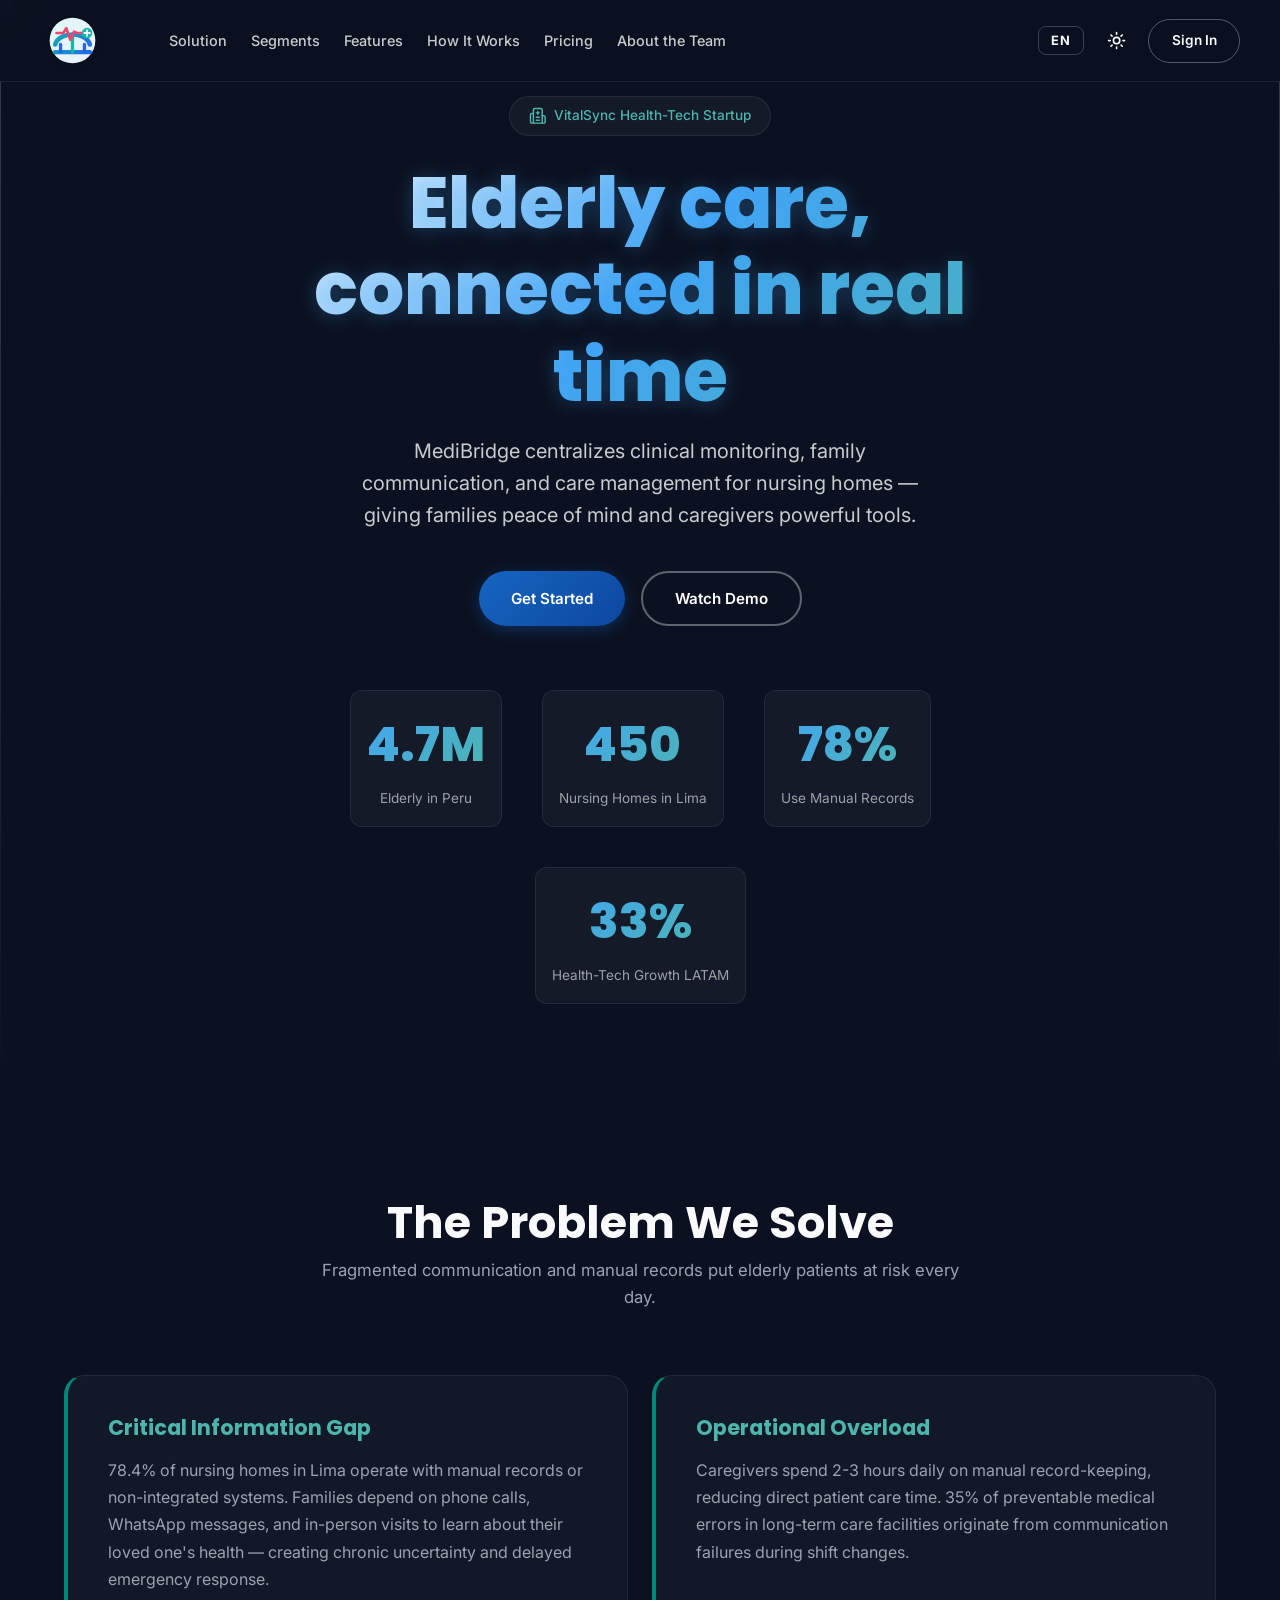
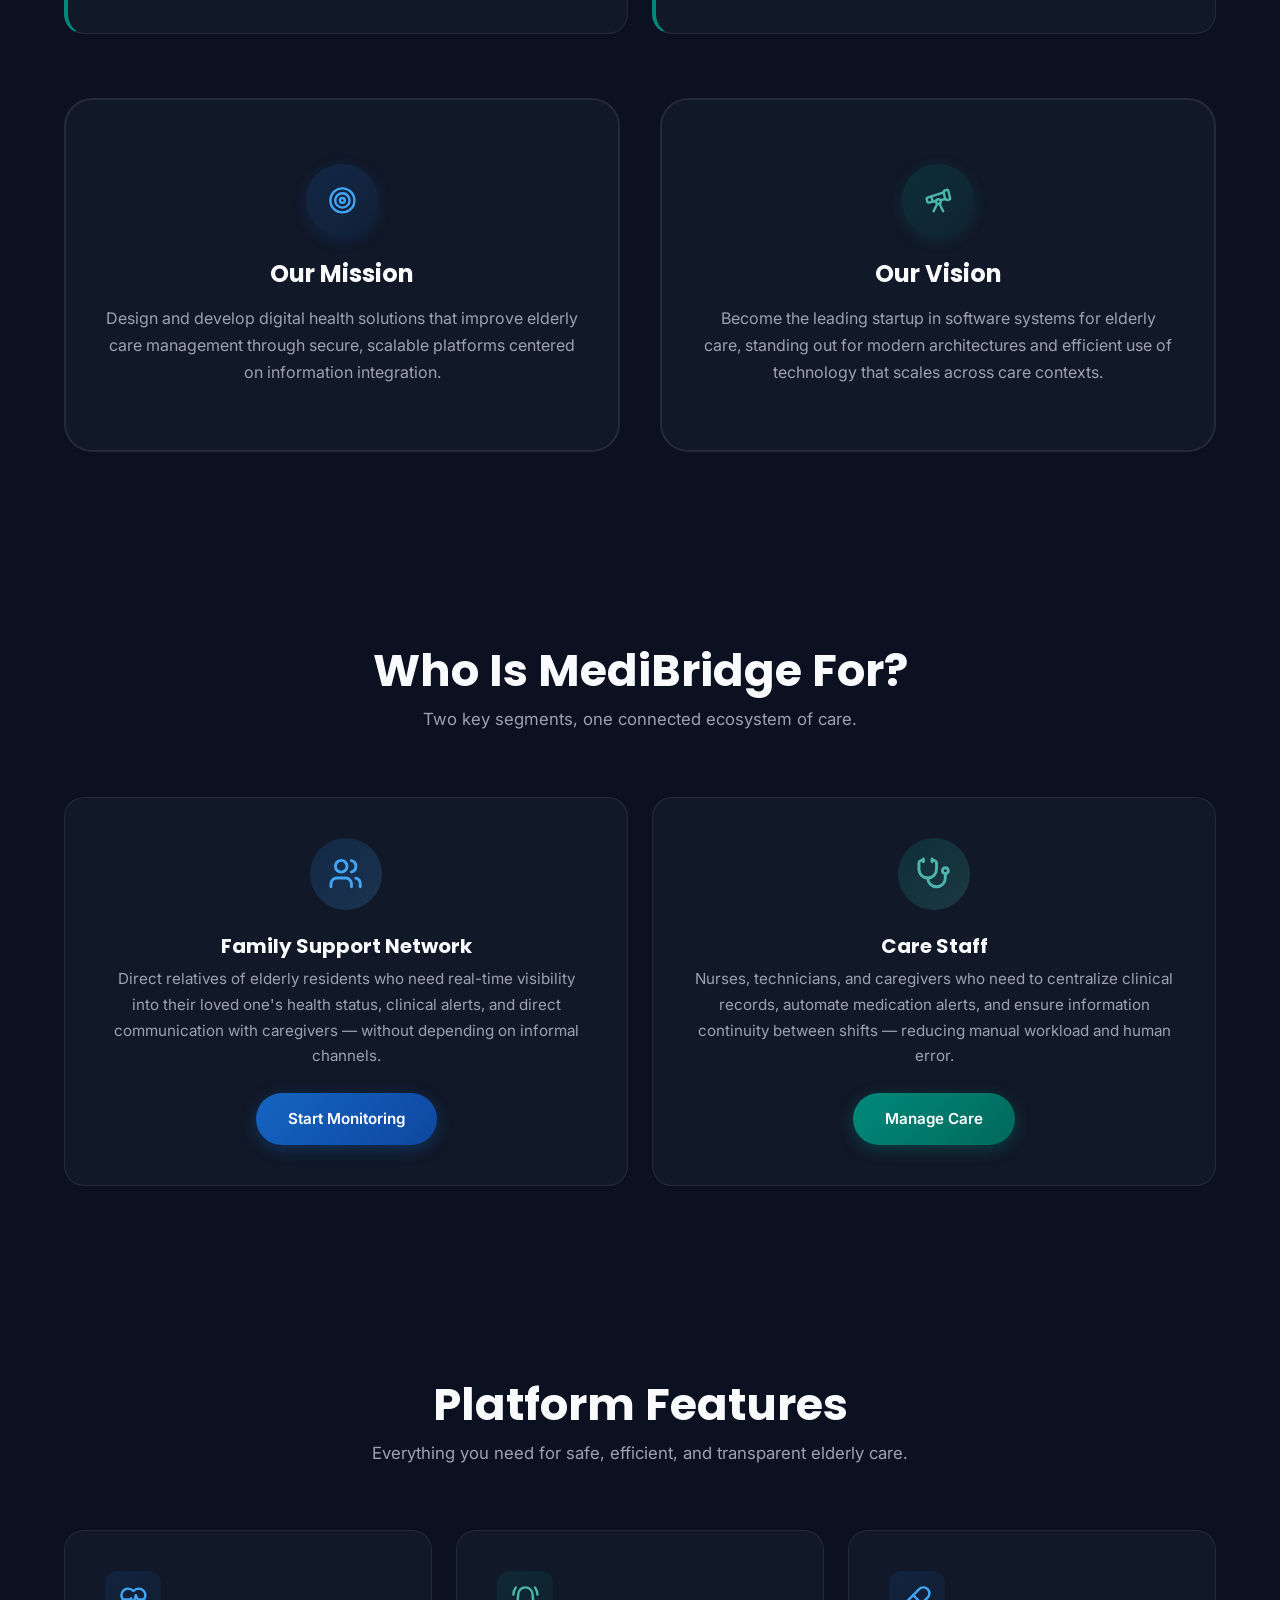
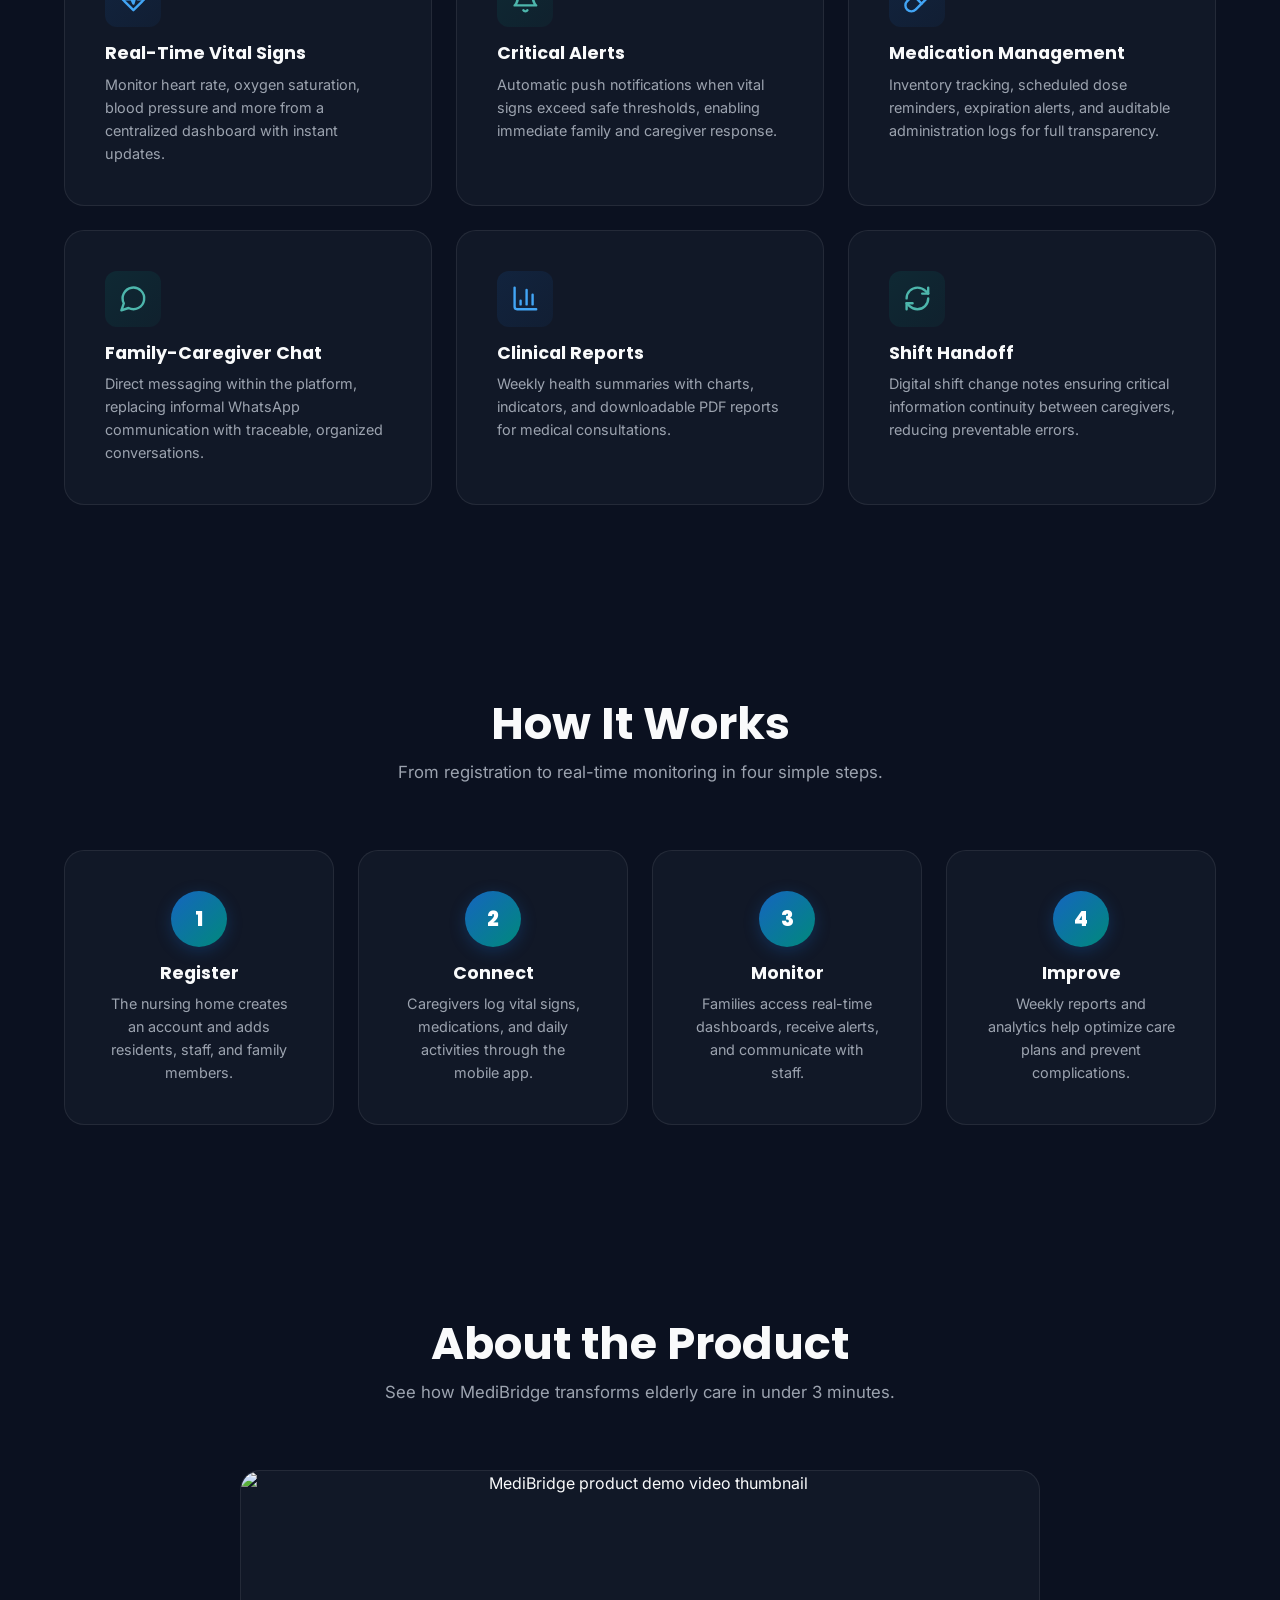
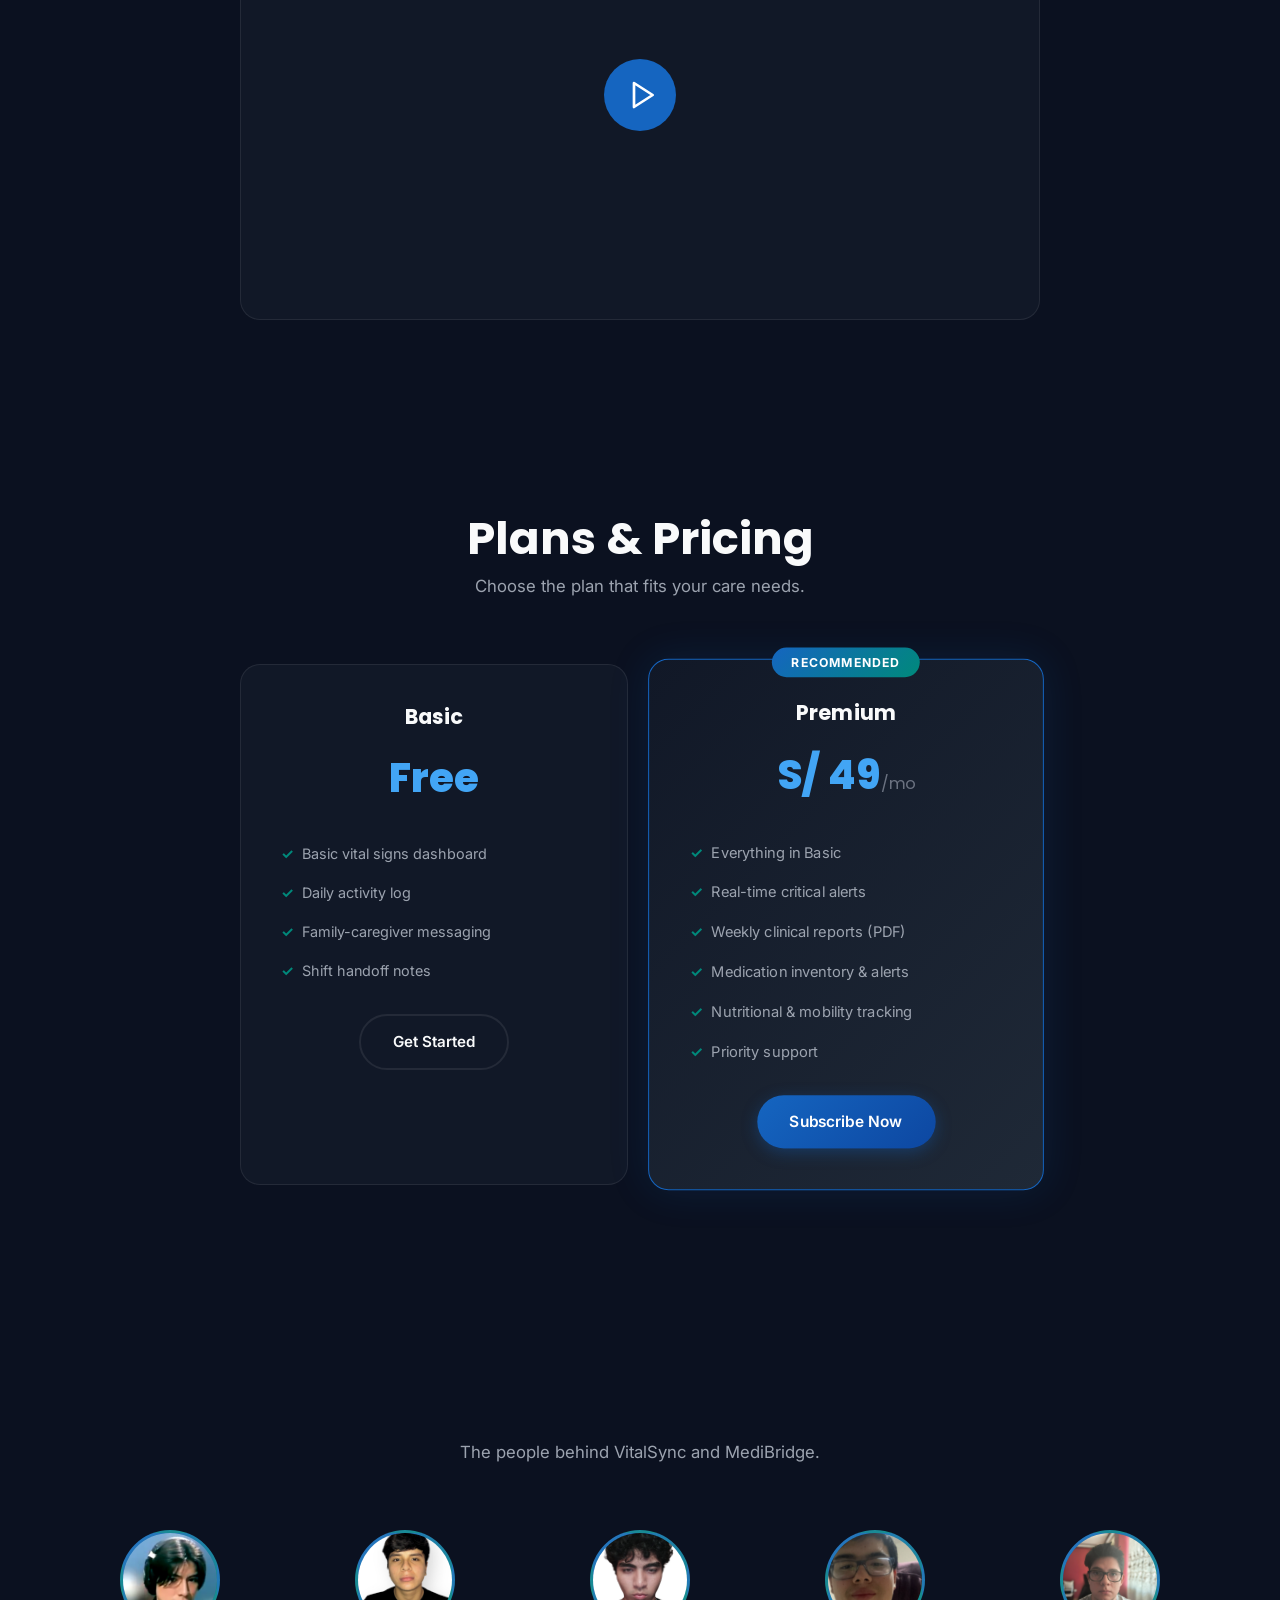
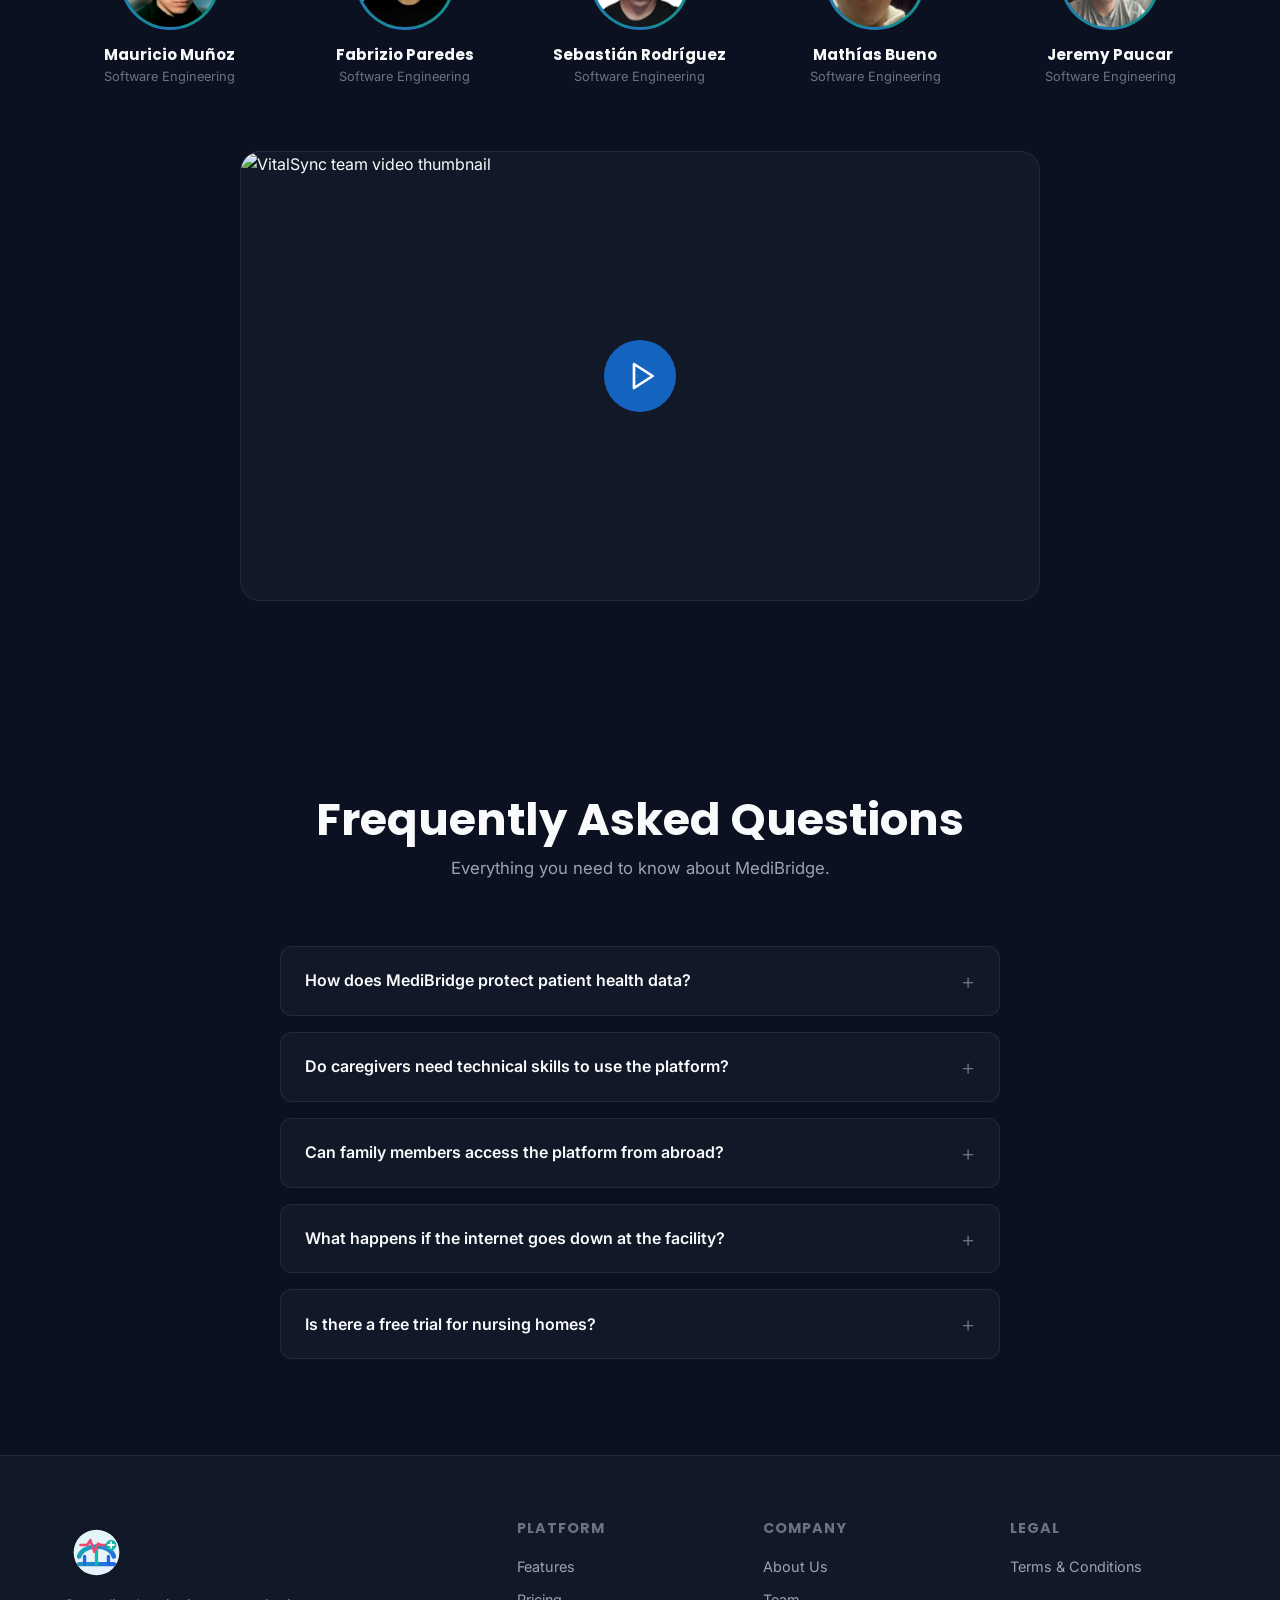
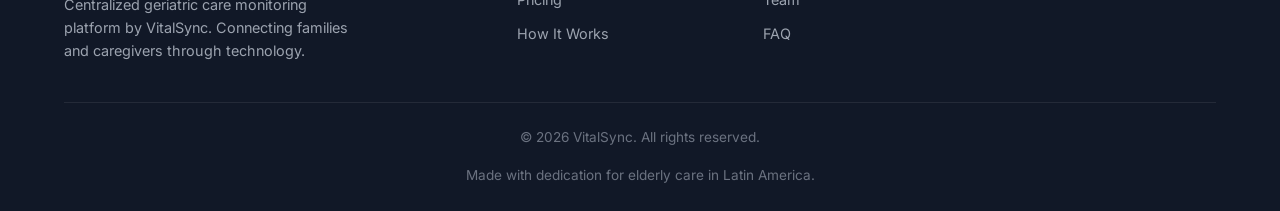
==== index.html @ 049ee936 "refactor(layout): extract nav and footer to reusable JS component to eliminate duplication" ====
<!DOCTYPE html>
<html lang="en" data-theme="dark">
<head>
  <meta charset="UTF-8" />
  <meta name="viewport" content="width=device-width, initial-scale=1.0" />
  <title>MediBridge — Centralized Geriatric Care Monitoring Platform</title>
  <meta name="description" content="MediBridge connects families and caregivers with real-time health monitoring, clinical alerts, and centralized communication for elderly care in nursing homes." />
  <meta name="keywords" content="geriatric care, elderly monitoring, nursing home, health tracking, caregiver communication, VitalSync, MediBridge" />
  <meta name="author" content="VitalSync" />
  <link rel="canonical" href="https://vitalsync.pe/" />
  <meta property="og:title" content="MediBridge — Centralized Geriatric Care Monitoring Platform" />
  <meta property="og:description" content="Real-time health monitoring and communication platform for elderly care facilities and families." />
  <meta property="og:type" content="website" />
  <meta property="og:url" content="https://vitalsync.pe/" />
  <meta property="og:site_name" content="MediBridge by VitalSync" />
  <meta name="twitter:card" content="summary_large_image" />
  <meta name="twitter:title" content="MediBridge — Centralized Geriatric Care Monitoring Platform" />
  <meta name="twitter:description" content="Real-time health monitoring and communication platform for elderly care facilities and families." />
  <link rel="stylesheet" href="style.css" />
  <script>
    (function () {
      try {
        var t = localStorage.getItem('site-theme') || 'dark';
        document.documentElement.setAttribute('data-theme', t);
        var l = localStorage.getItem('site-lang') || 'en';
        document.documentElement.setAttribute('lang', l);
        var langBtn = document.getElementById('langToggle');
        if (langBtn) langBtn.textContent = l.toUpperCase();
      } catch (e) {}
    })();
  </script>
  <script src="assets/js/lucide.min.js"></script>
</head>
<body>

  <a class="skip-link" href="#main">Skip to main content</a>

  <div id="nav-mount"></div>

  <main id="main" tabindex="-1">

    <!-- HERO -->
    <section class="hero" id="banner">
      <div class="hero-bg" aria-hidden="true">
        <img src="https://images.unsplash.com/photo-1576765608535-5f04d1e3f289?w=1920&q=80" alt="" loading="eager" />
      </div>
      <div class="hero-overlay" aria-hidden="true"></div>

      <div class="hero-content">
        <div class="hero-badge fade-up">
          <i data-lucide="hospital" class="icon-sm"></i>
          <span data-section="banner" data-value="badge">VitalSync Health-Tech Startup</span>
        </div>

        <h1 class="hero-title fade-up" data-section="banner" data-value="title">
          Elderly care, connected in real time
        </h1>

        <p class="hero-subtitle fade-up" data-section="banner" data-value="subtitle">
          MediBridge centralizes clinical monitoring, family communication, and care management for nursing homes — giving families peace of mind and caregivers powerful tools.
        </p>

        <div class="hero-cta fade-up">
          <a href="#subscription" class="btn btn-primary" data-section="banner" data-value="ctaPrimary">Get Started</a>
          <a href="#about-the-product" class="btn btn-outline" data-section="banner" data-value="ctaSecondary">Watch Demo</a>
        </div>

        <div class="kpi-row fade-up">
          <div class="kpi">
            <div class="kpi-value" data-count="4700000">0</div>
            <div class="kpi-label" data-section="banner" data-value="kpi1Label">Elderly in Peru</div>
          </div>
          <div class="kpi">
            <div class="kpi-value" data-count="450">0</div>
            <div class="kpi-label" data-section="banner" data-value="kpi2Label">Nursing Homes in Lima</div>
          </div>
          <div class="kpi">
            <div class="kpi-value" data-count="78" data-suffix="%">0</div>
            <div class="kpi-label" data-section="banner" data-value="kpi3Label">Use Manual Records</div>
          </div>
          <div class="kpi">
            <div class="kpi-value" data-count="34" data-suffix="%">0</div>
            <div class="kpi-label" data-section="banner" data-value="kpi4Label">Health-Tech Growth LATAM</div>
          </div>
        </div>
      </div>
    </section>

    <!-- SOLUTION -->
    <section class="section" id="solution">
      <div class="container">
        <h2 class="section-title fade-up" data-section="solution" data-value="title">The Problem We Solve</h2>
        <p class="section-subtitle fade-up" data-section="solution" data-value="subtitle">
          Fragmented communication and manual records put elderly patients at risk every day.
        </p>

        <div class="solution-grid fade-up">
          <div class="solution-problem">
            <h3 data-section="solution" data-value="problemTitle">Critical Information Gap</h3>
            <p data-section="solution" data-value="problemText">
              78.4% of nursing homes in Lima operate with manual records or non-integrated systems. Families depend on phone calls, WhatsApp messages, and in-person visits to learn about their loved one's health — creating chronic uncertainty and delayed emergency response.
            </p>
          </div>
          <div class="solution-problem">
            <h3 data-section="solution" data-value="operationalTitle">Operational Overload</h3>
            <p data-section="solution" data-value="operationalText">
              Caregivers spend 2-3 hours daily on manual record-keeping, reducing direct patient care time. 35% of preventable medical errors in long-term care facilities originate from communication failures during shift changes.
            </p>
          </div>
        </div>

        <div class="mission-vision-grid fade-up">
          <div class="mv-card">
            <div class="mv-card-icon mission" aria-hidden="true"><i data-lucide="target"></i></div>
            <h3 data-section="solution" data-value="missionTitle">Our Mission</h3>
            <p data-section="solution" data-value="missionText">
              Design and develop digital health solutions that improve elderly care management through secure, scalable platforms centered on information integration.
            </p>
          </div>
          <div class="mv-card">
            <div class="mv-card-icon vision" aria-hidden="true"><i data-lucide="telescope"></i></div>
            <h3 data-section="solution" data-value="visionTitle">Our Vision</h3>
            <p data-section="solution" data-value="visionText">
              Become the leading startup in software systems for elderly care, standing out for modern architectures and efficient use of technology that scales across care contexts.
            </p>
          </div>
        </div>
      </div>
    </section>

    <!-- PROFILES -->
    <section class="section" id="profiles">
      <div class="container">
        <h2 class="section-title fade-up" data-section="profiles" data-value="title">Who Is MediBridge For?</h2>
        <p class="section-subtitle fade-up" data-section="profiles" data-value="subtitle">
          Two key segments, one connected ecosystem of care.
        </p>

        <div class="profiles-grid fade-up">
          <div class="profile-card">
            <div class="profile-icon" aria-hidden="true"><i data-lucide="users"></i></div>
            <h3 data-section="profiles" data-value="familyTitle">Family Support Network</h3>
            <p data-section="profiles" data-value="familyText">
              Direct relatives of elderly residents who need real-time visibility into their loved one's health status, clinical alerts, and direct communication with caregivers — without depending on informal channels.
            </p>
            <a href="#subscription" class="btn btn-primary" data-section="profiles" data-value="familyCta">Start Monitoring</a>
          </div>

          <div class="profile-card">
            <div class="profile-icon" aria-hidden="true"><i data-lucide="stethoscope"></i></div>
            <h3 data-section="profiles" data-value="caregiverTitle">Care Staff</h3>
            <p data-section="profiles" data-value="caregiverText">
              Nurses, technicians, and caregivers who need to centralize clinical records, automate medication alerts, and ensure information continuity between shifts — reducing manual workload and human error.
            </p>
            <a href="#subscription" class="btn btn-accent" data-section="profiles" data-value="caregiverCta">Manage Care</a>
          </div>
        </div>
      </div>
    </section>

    <!-- FEATURES -->
    <section class="section" id="features">
      <div class="container">
        <h2 class="section-title fade-up" data-section="features" data-value="title">Platform Features</h2>
        <p class="section-subtitle fade-up" data-section="features" data-value="subtitle">
          Everything you need for safe, efficient, and transparent elderly care.
        </p>

        <div class="features-grid fade-up">
          <div class="feature-card">
            <div class="feature-icon" aria-hidden="true"><i data-lucide="heart-pulse"></i></div>
            <h3 data-section="features" data-value="vitalsTitle">Real-Time Vital Signs</h3>
            <p data-section="features" data-value="vitalsText">Monitor heart rate, oxygen saturation, blood pressure and more from a centralized dashboard with instant updates.</p>
          </div>
          <div class="feature-card">
            <div class="feature-icon" aria-hidden="true"><i data-lucide="bell-ring"></i></div>
            <h3 data-section="features" data-value="alertsTitle">Critical Alerts</h3>
            <p data-section="features" data-value="alertsText">Automatic push notifications when vital signs exceed safe thresholds, enabling immediate family and caregiver response.</p>
          </div>
          <div class="feature-card">
            <div class="feature-icon" aria-hidden="true"><i data-lucide="pill"></i></div>
            <h3 data-section="features" data-value="medsTitle">Medication Management</h3>
            <p data-section="features" data-value="medsText">Inventory tracking, scheduled dose reminders, expiration alerts, and auditable administration logs for full transparency.</p>
          </div>
          <div class="feature-card">
            <div class="feature-icon" aria-hidden="true"><i data-lucide="message-circle"></i></div>
            <h3 data-section="features" data-value="chatTitle">Family-Caregiver Chat</h3>
            <p data-section="features" data-value="chatText">Direct messaging within the platform, replacing informal WhatsApp communication with traceable, organized conversations.</p>
          </div>
          <div class="feature-card">
            <div class="feature-icon" aria-hidden="true"><i data-lucide="bar-chart-3"></i></div>
            <h3 data-section="features" data-value="reportsTitle">Clinical Reports</h3>
            <p data-section="features" data-value="reportsText">Weekly health summaries with charts, indicators, and downloadable PDF reports for medical consultations.</p>
          </div>
          <div class="feature-card">
            <div class="feature-icon" aria-hidden="true"><i data-lucide="refresh-cw"></i></div>
            <h3 data-section="features" data-value="shiftsTitle">Shift Handoff</h3>
            <p data-section="features" data-value="shiftsText">Digital shift change notes ensuring critical information continuity between caregivers, reducing preventable errors.</p>
          </div>
        </div>
      </div>
    </section>

    <!-- HOW IT WORKS -->
    <section class="section" id="how-it-works">
      <div class="container">
        <h2 class="section-title fade-up" data-section="howItWorks" data-value="title">How It Works</h2>
        <p class="section-subtitle fade-up" data-section="howItWorks" data-value="subtitle">
          From registration to real-time monitoring in four simple steps.
        </p>

        <div class="steps-grid fade-up">
          <div class="step-card">
            <div class="step-number">1</div>
            <h3 data-section="howItWorks" data-value="step1Title">Register</h3>
            <p data-section="howItWorks" data-value="step1Text">The nursing home creates an account and adds residents, staff, and family members.</p>
          </div>
          <div class="step-card">
            <div class="step-number">2</div>
            <h3 data-section="howItWorks" data-value="step2Title">Connect</h3>
            <p data-section="howItWorks" data-value="step2Text">Caregivers log vital signs, medications, and daily activities through the mobile app.</p>
          </div>
          <div class="step-card">
            <div class="step-number">3</div>
            <h3 data-section="howItWorks" data-value="step3Title">Monitor</h3>
            <p data-section="howItWorks" data-value="step3Text">Families access real-time dashboards, receive alerts, and communicate with staff.</p>
          </div>
          <div class="step-card">
            <div class="step-number">4</div>
            <h3 data-section="howItWorks" data-value="step4Title">Improve</h3>
            <p data-section="howItWorks" data-value="step4Text">Weekly reports and analytics help optimize care plans and prevent complications.</p>
          </div>
        </div>
      </div>
    </section>

    <!-- PRODUCT VIDEO -->
    <section class="section video-section" id="about-the-product">
      <div class="container">
        <h2 class="section-title fade-up" data-section="product" data-value="title">About the Product</h2>
        <p class="section-subtitle fade-up" data-section="product" data-value="subtitle">
          See how MediBridge transforms elderly care in under 3 minutes.
        </p>

        <div class="video-facade fade-up" id="productVideo" data-video-id="dQw4w9WgXcQ">
          <img src="https://img.youtube.com/vi/dQw4w9WgXcQ/maxresdefault.jpg" alt="MediBridge product demo video thumbnail" loading="lazy" />
          <button class="video-facade-play" aria-label="Play product video"><i data-lucide="play"></i></button>
        </div>
      </div>
    </section>

    <!-- PRICING -->
    <section class="section" id="subscription">
      <div class="container">
        <h2 class="section-title fade-up" data-section="subscription" data-value="title">Plans & Pricing</h2>
        <p class="section-subtitle fade-up" data-section="subscription" data-value="subtitle">
          Choose the plan that fits your care needs.
        </p>

        <div class="pricing-grid fade-up">
          <div class="pricing-card">
            <h3 data-section="subscription" data-value="freeTitle">Basic</h3>
            <div class="pricing-price" data-section="subscription" data-value="freePrice">Free</div>
            <ul class="pricing-features">
              <li data-section="subscription" data-value="freeF1">Basic vital signs dashboard</li>
              <li data-section="subscription" data-value="freeF2">Daily activity log</li>
              <li data-section="subscription" data-value="freeF3">Family-caregiver messaging</li>
              <li data-section="subscription" data-value="freeF4">Shift handoff notes</li>
            </ul>
            <a href="#" class="btn btn-outline" data-section="subscription" data-value="freeCta">Get Started</a>
          </div>

          <div class="pricing-card featured">
            <div class="pricing-badge" data-section="subscription" data-value="premiumBadge">Recommended</div>
            <h3 data-section="subscription" data-value="premiumTitle">Premium</h3>
            <div class="pricing-price">S/ 49<span data-section="subscription" data-value="premiumPeriod">/mo</span></div>
            <ul class="pricing-features">
              <li data-section="subscription" data-value="premiumF1">Everything in Basic</li>
              <li data-section="subscription" data-value="premiumF2">Real-time critical alerts</li>
              <li data-section="subscription" data-value="premiumF3">Weekly clinical reports (PDF)</li>
              <li data-section="subscription" data-value="premiumF4">Medication inventory & alerts</li>
              <li data-section="subscription" data-value="premiumF5">Nutritional & mobility tracking</li>
              <li data-section="subscription" data-value="premiumF6">Priority support</li>
            </ul>
            <a href="#" class="btn btn-primary" data-section="subscription" data-value="premiumCta">Subscribe Now</a>
          </div>
        </div>
      </div>
    </section>

    <!-- TEAM -->
    <section class="section" id="about-the-team">
      <div class="container">
        <h2 class="section-title fade-up" data-section="team" data-value="title">About the Team</h2>
        <p class="section-subtitle fade-up" data-section="team" data-value="subtitle">
          The people behind VitalSync and MediBridge.
        </p>

        <div class="team-grid fade-up">
          <div class="team-member">
            <img src="assets/img/team/Muñoz Vilcapoma Mauricio.png" alt="Mauricio Muñoz" class="team-avatar" />
            <h4>Mauricio Muñoz</h4>
            <p>Software Engineering</p>
          </div>
          <div class="team-member">
            <img src="assets/img/team/Paredes Santos, Fabrizio Alberto.png" alt="Fabrizio Paredes" class="team-avatar" />
            <h4>Fabrizio Paredes</h4>
            <p>Software Engineering</p>
          </div>
          <div class="team-member">
            <img src="assets/img/team/Rodriguez Macedo, Sebastian.png" alt="Sebastián Rodríguez" class="team-avatar" />
            <h4>Sebastián Rodríguez</h4>
            <p>Software Engineering</p>
          </div>
          <div class="team-member">
            <img src="assets/img/team/Bueno Perales, Mathias Eduardo.png" alt="Mathías Bueno" class="team-avatar" />
            <h4>Mathías Bueno</h4>
            <p>Software Engineering</p>
          </div>
          <div class="team-member">
            <img src="assets/img/team/Paucar Meneses, Jeremy Alion.png" alt="Jeremy Paucar" class="team-avatar" />
            <h4>Jeremy Paucar</h4>
            <p>Software Engineering</p>
          </div>
        </div>

        <div class="video-facade fade-up" id="teamVideo" data-video-id="dQw4w9WgXcQ">
          <img src="https://img.youtube.com/vi/dQw4w9WgXcQ/maxresdefault.jpg" alt="VitalSync team video thumbnail" loading="lazy" />
          <button class="video-facade-play" aria-label="Play team video"><i data-lucide="play"></i></button>
        </div>
      </div>
    </section>

    <!-- FAQ -->
    <section class="section" id="faq">
      <div class="container">
        <h2 class="section-title fade-up" data-section="faq" data-value="title">Frequently Asked Questions</h2>
        <p class="section-subtitle fade-up" data-section="faq" data-value="subtitle">
          Everything you need to know about MediBridge.
        </p>

        <div class="faq-list fade-up">
          <details class="faq-item">
            <summary data-section="faq" data-value="q1">How does MediBridge protect patient health data?</summary>
            <div class="faq-answer" data-section="faq" data-value="a1">
              MediBridge uses JWT-based authentication, role-based access control (RBAC), and encrypted data storage. All health information is handled under strict confidentiality, integrity, and availability principles aligned with healthcare data regulations.
            </div>
          </details>

          <details class="faq-item">
            <summary data-section="faq" data-value="q2">Do caregivers need technical skills to use the platform?</summary>
            <div class="faq-answer" data-section="faq" data-value="a2">
              No. MediBridge is designed for simplicity — frequent tasks like medication logging require a maximum of 3 taps. We also provide on-site and virtual training for care facility staff during onboarding.
            </div>
          </details>

          <details class="faq-item">
            <summary data-section="faq" data-value="q3">Can family members access the platform from abroad?</summary>
            <div class="faq-answer" data-section="faq" data-value="a3">
              Yes. MediBridge is a cloud-based platform accessible from any device with internet connection. Families can monitor their loved one's health from anywhere in the world, in real time.
            </div>
          </details>

          <details class="faq-item">
            <summary data-section="faq" data-value="q4">What happens if the internet goes down at the facility?</summary>
            <div class="faq-answer" data-section="faq" data-value="a4">
              MediBridge is designed with graceful degradation. Critical data is cached locally and synced automatically when connectivity is restored. No vital information is lost during outages.
            </div>
          </details>

          <details class="faq-item">
            <summary data-section="faq" data-value="q5">Is there a free trial for nursing homes?</summary>
            <div class="faq-answer" data-section="faq" data-value="a5">
              Yes. We offer free pilot programs for nursing homes in Lima Metropolitana. Contact us to schedule a demo and start a 30-day trial with full Premium features at no cost.
            </div>
          </details>
        </div>
      </div>
    </section>

  </main>

  <div id="footer-mount"></div>

  <script src="components/layout.js" defer></script>
  <script src="main.js" defer></script>
  <script type="application/ld+json">
  {
    "@context": "https://schema.org",
    "@type": "SoftwareApplication",
    "name": "MediBridge",
    "applicationCategory": "HealthApplication",
    "operatingSystem": "Web, iOS, Android",
    "description": "Centralized geriatric care monitoring platform connecting families and caregivers through real-time health monitoring, clinical alerts, and direct communication.",
    "offers": {
      "@type": "Offer",
      "price": "49",
      "priceCurrency": "PEN"
    },
    "author": {
      "@type": "Organization",
      "name": "VitalSync",
      "url": "https://vitalsync.pe/"
    }
  }
  </script>
</body>
</html>
---- style.css ----
@import url('https://fonts.googleapis.com/css2?family=Poppins:wght@400;500;600;700;800&family=Inter:wght@300;400;500;600&display=swap');

:root {
  --font-display: 'Poppins', sans-serif;
  --font-body: 'Inter', sans-serif;

  --primary: #1565C0;
  --primary-dark: #0D47A1;
  --primary-light: #42A5F5;
  --accent: #00897B;
  --accent-dark: #00695C;
  --accent-light: #4DB6AC;

  --bg: #0B1120;
  --bg-surface: #111827;
  --bg-elevated: #1F2937;
  --text: #F9FAFB;
  --text-secondary: #9CA3AF;
  --text-muted: #6B7280;
  --border: rgba(255, 255, 255, 0.08);
  --shadow: 0 4px 24px rgba(0, 0, 0, 0.4);
  --shadow-lg: 0 12px 48px rgba(0, 0, 0, 0.5);
  --glass: rgba(255, 255, 255, 0.04);
  --glass-border: rgba(255, 255, 255, 0.08);
  --overlay: rgba(11, 17, 32, 0.75);

  --nav-bg: rgba(11, 17, 32, 0.92);
  --nav-text: #F9FAFB;

  --radius-sm: 8px;
  --radius-md: 12px;
  --radius-lg: 20px;
  --radius-xl: 28px;

  --space-xs: 0.5rem;
  --space-sm: 1rem;
  --space-md: 1.5rem;
  --space-lg: 2.5rem;
  --space-xl: 4rem;
  --space-2xl: 6rem;

  --nav-height: 82px;

  --transition: 0.3s cubic-bezier(0.4, 0, 0.2, 1);
  --transition-slow: 0.6s cubic-bezier(0.4, 0, 0.2, 1);
}

[data-theme="light"] {
  --bg: #F8FAFC;
  --bg-surface: #FFFFFF;
  --bg-elevated: #F1F5F9;
  --text: #0F172A;
  --text-secondary: #475569;
  --text-muted: #94A3B8;
  --border: rgba(0, 0, 0, 0.08);
  --shadow: 0 4px 24px rgba(0, 0, 0, 0.08);
  --shadow-lg: 0 12px 48px rgba(0, 0, 0, 0.12);
  --glass: rgba(255, 255, 255, 0.7);
  --glass-border: rgba(0, 0, 0, 0.06);
  --overlay: rgba(15, 23, 42, 0.6);
}

*,
*::before,
*::after {
  margin: 0;
  padding: 0;
  box-sizing: border-box;
}

html {
  scroll-behavior: smooth;
  scroll-padding-top: var(--nav-height);
  font-size: 16px;
}

body {
  font-family: var(--font-body);
  background: var(--bg);
  color: var(--text);
  line-height: 1.6;
  overflow-x: hidden;
  transition: background var(--transition), color var(--transition);
}

h1, h2, h3, h4, h5, h6 {
  font-family: var(--font-display);
  font-weight: 700;
  line-height: 1.2;
}

a {
  color: inherit;
  text-decoration: none;
  transition: color var(--transition);
}

img, video {
  max-width: 100%;
  display: block;
}

button {
  font-family: var(--font-body);
  cursor: pointer;
  border: none;
  background: none;
  color: inherit;
}

.skip-link {
  position: absolute;
  top: -100px;
  left: 1rem;
  z-index: 1100;
  padding: 0.75rem 1.25rem;
  background: var(--primary);
  color: #fff;
  border-radius: var(--radius-sm);
  font-weight: 600;
  text-decoration: none;
  transition: top var(--transition);
}

.skip-link:focus {
  top: 1rem;
}

:focus-visible {
  outline: 2px solid var(--primary-light);
  outline-offset: 3px;
  border-radius: 4px;
}

.container {
  width: 100%;
  max-width: 1200px;
  margin: 0 auto;
  padding: 0 var(--space-md);
}

.section {
  padding: var(--space-2xl) 0;
}

.section-title {
  font-size: clamp(1.8rem, 4vw, 2.8rem);
  text-align: center;
  margin-bottom: var(--space-xs);
}

.section-subtitle {
  text-align: center;
  color: var(--text-secondary);
  font-size: 1.05rem;
  max-width: 640px;
  margin: 0 auto var(--space-xl);
}

.btn {
  display: inline-flex;
  align-items: center;
  justify-content: center;
  gap: 0.5rem;
  padding: 0.85rem 2rem;
  border-radius: var(--radius-xl);
  font-weight: 600;
  font-size: 0.95rem;
  transition: all var(--transition);
  min-height: 44px;
}

.btn-primary {
  background: linear-gradient(135deg, var(--primary), var(--primary-dark));
  color: #fff;
  box-shadow: 0 4px 16px rgba(21, 101, 192, 0.35);
}

.btn-primary:hover {
  background: linear-gradient(135deg, var(--primary-dark), var(--primary));
  transform: translateY(-3px);
  box-shadow: 0 8px 28px rgba(21, 101, 192, 0.5);
}

.btn-accent {
  background: linear-gradient(135deg, var(--accent), var(--accent-dark));
  color: #fff;
  box-shadow: 0 4px 16px rgba(0, 137, 123, 0.35);
}

.btn-accent:hover {
  background: linear-gradient(135deg, var(--accent-dark), var(--accent));
  transform: translateY(-3px);
  box-shadow: 0 8px 28px rgba(0, 137, 123, 0.5);
}

.btn-outline {
  border: 2px solid var(--border);
  color: var(--text);
  background: transparent;
}

.btn-outline:hover {
  border-color: var(--primary-light);
  color: var(--primary-light);
  transform: translateY(-2px);
}

.hero .btn-outline {
  border-color: rgba(255, 255, 255, 0.35);
  color: #fff;
}

.hero .btn-outline:hover {
  border-color: rgba(255, 255, 255, 0.75);
  color: #fff;
  background: rgba(255, 255, 255, 0.08);
}

.btn-nav {
  padding: 0.6rem 1.4rem;
  font-size: 0.85rem;
  background: transparent;
  border: 1.5px solid rgba(255, 255, 255, 0.3);
  color: var(--nav-text);
  border-radius: var(--radius-xl);
  font-weight: 600;
  transition: all var(--transition);
}

.btn-nav:hover {
  background: rgba(255, 255, 255, 0.1);
  border-color: rgba(255, 255, 255, 0.6);
  transform: translateY(-1px);
}

.btn-mobile {
  margin-top: var(--space-sm);
  text-align: center;
  display: block;
  padding: 0.85rem 2rem;
  font-size: 1rem;
}

.card {
  background: var(--bg-surface);
  border: 1px solid var(--border);
  border-radius: var(--radius-lg);
  padding: var(--space-lg);
  transition: all var(--transition);
}

.card:hover {
  transform: translateY(-4px);
  box-shadow: var(--shadow-lg);
  border-color: var(--primary-light);
}

.fade-up {
  opacity: 0;
  transform: translateY(48px);
  transition: opacity var(--transition-slow), transform var(--transition-slow);
}

.fade-up.visible {
  opacity: 1;
  transform: translateY(0);
}

/* ── NAV ─────────────────────────────────────────────── */
.nav {
  position: fixed;
  top: 0;
  left: 0;
  right: 0;
  z-index: 1000;
  background: var(--nav-bg);
  backdrop-filter: blur(16px);
  -webkit-backdrop-filter: blur(16px);
  border-bottom: 1px solid var(--glass-border);
  padding: 0.5rem 0;
  transition: background var(--transition);
}

.nav .container {
  display: flex;
  align-items: center;
  justify-content: space-between;
  max-width: 100%;
  padding: 0 var(--space-lg);
}

.nav-left {
  display: flex;
  align-items: center;
  gap: var(--space-xl);
}

.nav-logo {
  display: flex;
  align-items: center;
  gap: 0.65rem;
  font-family: var(--font-display);
  font-weight: 800;
  font-size: 1.2rem;
  color: var(--nav-text);
}

.nav-logo-img {
  height: 65px;
  width: auto;
  transition: transform var(--transition);
}

.nav-logo:hover .nav-logo-img {
  transform: scale(1.05);
}

[data-lucide] {
  width: 1em;
  height: 1em;
  stroke-width: 2;
}

.icon-sm {
  width: 1.1rem;
  height: 1.1rem;
}

.feature-icon [data-lucide] {
  width: 1.8rem;
  height: 1.8rem;
}

.profile-icon [data-lucide] {
  width: 2.2rem;
  height: 2.2rem;
}

.mv-card-icon [data-lucide] {
  width: 1.8rem;
  height: 1.8rem;
}

.nav-btn [data-lucide] {
  width: 1.2rem;
  height: 1.2rem;
}

.video-facade-play [data-lucide] {
  width: 2rem;
  height: 2rem;
  margin-left: 3px;
}

.nav-logo-icon {
  width: 36px;
  height: 36px;
  background: linear-gradient(135deg, var(--primary), var(--accent));
  border-radius: var(--radius-sm);
  display: flex;
  align-items: center;
  justify-content: center;
  font-size: 1.1rem;
}

.nav-links {
  display: flex;
  align-items: center;
  gap: var(--space-md);
  list-style: none;
}

.nav-links a {
  font-size: 0.9rem;
  font-weight: 500;
  color: var(--nav-text);
  opacity: 0.8;
  transition: opacity var(--transition);
}

.nav-links a:hover {
  opacity: 1;
  color: var(--primary-light);
}

.nav-actions {
  display: flex;
  align-items: center;
  gap: 0.75rem;
}

.nav-btn {
  width: 40px;
  height: 40px;
  border-radius: 50%;
  display: flex;
  align-items: center;
  justify-content: center;
  font-size: 1.1rem;
  transition: background var(--transition);
  color: var(--nav-text);
}

.nav-btn:hover {
  background: rgba(255, 255, 255, 0.1);
}

.lang-toggle {
  font-size: 0.8rem;
  font-weight: 700;
  letter-spacing: 0.5px;
  padding: 0.4rem 0.8rem;
  border-radius: var(--radius-sm);
  border: 1px solid rgba(255, 255, 255, 0.2);
  color: var(--nav-text);
  transition: all var(--transition);
}

.lang-toggle:hover {
  border-color: var(--primary-light);
  color: var(--primary-light);
}

.hamburger {
  display: none;
  flex-direction: column;
  gap: 5px;
  width: 28px;
  cursor: pointer;
}

.hamburger span {
  display: block;
  height: 2px;
  background: var(--nav-text);
  border-radius: 2px;
  transition: all var(--transition);
}

.hamburger.active span:nth-child(1) {
  transform: rotate(45deg) translate(5px, 5px);
}

.hamburger.active span:nth-child(2) {
  opacity: 0;
}

.hamburger.active span:nth-child(3) {
  transform: rotate(-45deg) translate(5px, -5px);
}

.mobile-menu {
  display: none;
  position: fixed;
  top: var(--nav-height);
  left: 0;
  right: 0;
  bottom: 0;
  background: var(--nav-bg);
  backdrop-filter: blur(20px);
  -webkit-backdrop-filter: blur(20px);
  z-index: 999;
  padding: var(--space-lg);
  flex-direction: column;
  gap: var(--space-sm);
}

.mobile-menu.open {
  display: flex;
}

.mobile-menu a {
  font-size: 1.1rem;
  font-weight: 500;
  padding: var(--space-sm);
  border-radius: var(--radius-sm);
  color: var(--nav-text);
  transition: background var(--transition);
}

.mobile-menu a:hover {
  background: rgba(255, 255, 255, 0.05);
}

/* ── HERO ────────────────────────────────────────────── */
.hero {
  position: relative;
  min-height: 100vh;
  display: flex;
  align-items: center;
  justify-content: center;
  overflow: hidden;
}

.hero-bg {
  position: absolute;
  inset: 0;
  z-index: 0;
}

.hero-bg video,
.hero-bg img {
  width: 100%;
  height: 100%;
  object-fit: cover;
}

.hero-overlay {
  position: absolute;
  inset: 0;
  background: linear-gradient(
    180deg,
    rgba(11, 17, 32, 0.75) 0%,
    rgba(11, 17, 32, 0.85) 50%,
    rgba(11, 17, 32, 0.95) 85%,
    var(--bg) 100%
  );
  z-index: 1;
}

[data-theme="light"] .hero-overlay {
  background: linear-gradient(
    180deg,
    rgba(11, 17, 32, 0.80) 0%,
    rgba(11, 17, 32, 0.88) 50%,
    rgba(11, 17, 32, 0.96) 85%,
    var(--bg) 100%
  );
}

.hero-content {
  position: relative;
  z-index: 2;
  text-align: center;
  max-width: 800px;
  padding: var(--space-2xl) var(--space-md);
  color: #F9FAFB;
}

.hero-content .hero-subtitle {
  color: rgba(249, 250, 251, 0.8);
}

.hero-content .hero-badge {
  color: var(--accent-light);
}

.hero-content .kpi-label {
  color: rgba(249, 250, 251, 0.6);
}

.hero-badge {
  display: inline-flex;
  align-items: center;
  gap: 0.5rem;
  padding: 0.5rem 1.2rem;
  background: var(--glass);
  border: 1px solid var(--glass-border);
  border-radius: var(--radius-xl);
  font-size: 0.85rem;
  font-weight: 500;
  color: var(--accent-light);
  margin-bottom: var(--space-md);
  backdrop-filter: blur(8px);
}

.hero-title {
  font-size: clamp(2.5rem, 8vw, 4.5rem);
  font-weight: 800;
  margin-bottom: var(--space-sm);
  background: linear-gradient(135deg, #fff 0%, var(--primary-light) 50%, var(--accent-light) 100%);
  -webkit-background-clip: text;
  -webkit-text-fill-color: transparent;
  background-clip: text;
  text-shadow: 0 2px 20px rgba(66, 165, 245, 0.3);
}

.hero-subtitle {
  font-size: clamp(1rem, 2.5vw, 1.25rem);
  color: var(--text-secondary);
  margin-bottom: var(--space-lg);
  max-width: 600px;
  margin-left: auto;
  margin-right: auto;
}

.hero-cta {
  display: flex;
  gap: var(--space-sm);
  justify-content: center;
  flex-wrap: wrap;
  margin-bottom: var(--space-xl);
}

.kpi-row {
  display: flex;
  justify-content: center;
  gap: var(--space-lg);
  flex-wrap: wrap;
}

.kpi {
  text-align: center;
  padding: var(--space-sm);
  background: var(--glass);
  border: 1px solid var(--glass-border);
  border-radius: var(--radius-md);
  backdrop-filter: blur(8px);
  min-width: 140px;
}

.kpi-value {
  font-family: var(--font-display);
  font-size: clamp(2rem, 5vw, 3rem);
  font-weight: 800;
  background: linear-gradient(135deg, var(--primary-light), var(--accent-light));
  -webkit-background-clip: text;
  -webkit-text-fill-color: transparent;
  background-clip: text;
}

.kpi-label {
  font-size: 0.85rem;
  color: var(--text-muted);
  margin-top: 0.25rem;
}

/* ── SOLUTION ────────────────────────────────────────── */
.solution-grid {
  display: grid;
  grid-template-columns: 1fr;
  gap: var(--space-md);
}

.solution-problem {
  background: var(--bg-surface);
  border: 1px solid var(--border);
  border-radius: var(--radius-lg);
  padding: var(--space-lg);
  border-left: 4px solid var(--accent);
}

.solution-problem h3 {
  font-size: 1.3rem;
  margin-bottom: var(--space-sm);
  color: var(--accent-light);
}

.solution-problem p {
  color: var(--text-secondary);
  line-height: 1.7;
}

.mission-vision-grid {
  display: grid;
  grid-template-columns: 1fr;
  gap: var(--space-lg);
  margin-top: var(--space-xl);
}

.mv-card {
  background: var(--bg-surface);
  border: 2px solid var(--border);
  border-radius: var(--radius-xl);
  padding: var(--space-xl) var(--space-lg);
  text-align: center;
  position: relative;
  overflow: hidden;
  transition: all var(--transition);
}

.mv-card::before {
  content: '';
  position: absolute;
  top: 0;
  left: 0;
  right: 0;
  height: 4px;
  background: linear-gradient(90deg, var(--primary), var(--accent));
  opacity: 0;
  transition: opacity var(--transition);
}

.mv-card:hover {
  transform: translateY(-6px);
  box-shadow: var(--shadow-lg);
  border-color: var(--primary-light);
}

.mv-card:hover::before {
  opacity: 1;
}

.mv-card-icon {
  width: 72px;
  height: 72px;
  border-radius: 50%;
  display: flex;
  align-items: center;
  justify-content: center;
  font-size: 1.8rem;
  margin: 0 auto var(--space-md);
  transition: transform var(--transition);
}

.mv-card:hover .mv-card-icon {
  transform: scale(1.1) rotate(-5deg);
}

.mv-card-icon.mission {
  background: linear-gradient(135deg, rgba(21, 101, 192, 0.2), rgba(21, 101, 192, 0.1));
  color: var(--primary-light);
  box-shadow: 0 4px 16px rgba(21, 101, 192, 0.2);
}

.mv-card-icon.vision {
  background: linear-gradient(135deg, rgba(0, 137, 123, 0.2), rgba(0, 137, 123, 0.1));
  color: var(--accent-light);
  box-shadow: 0 4px 16px rgba(0, 137, 123, 0.2);
}

.mv-card h3 {
  font-size: 1.5rem;
  margin-bottom: var(--space-sm);
  font-weight: 700;
}

.mv-card p {
  color: var(--text-secondary);
  font-size: 1rem;
  line-height: 1.7;
  max-width: 500px;
  margin: 0 auto;
}

/* ── PROFILES ────────────────────────────────────────── */
.profiles-grid {
  display: grid;
  grid-template-columns: 1fr;
  gap: var(--space-md);
}

.profile-card {
  background: var(--bg-surface);
  border: 1px solid var(--border);
  border-radius: var(--radius-lg);
  padding: var(--space-lg);
  text-align: center;
  transition: all var(--transition);
}

.profile-card:hover {
  transform: translateY(-6px);
  box-shadow: var(--shadow-lg);
  border-color: var(--primary-light);
}

.profile-icon {
  width: 72px;
  height: 72px;
  border-radius: 50%;
  display: flex;
  align-items: center;
  justify-content: center;
  font-size: 2rem;
  margin: 0 auto var(--space-md);
}

.profile-card:nth-child(1) .profile-icon {
  background: linear-gradient(135deg, rgba(21, 101, 192, 0.2), rgba(66, 165, 245, 0.2));
  color: var(--primary-light);
}

.profile-card:nth-child(2) .profile-icon {
  background: linear-gradient(135deg, rgba(0, 137, 123, 0.2), rgba(77, 182, 172, 0.2));
  color: var(--accent-light);
}

.profile-card h3 {
  font-size: 1.25rem;
  margin-bottom: var(--space-xs);
}

.profile-card p {
  color: var(--text-secondary);
  font-size: 0.95rem;
  margin-bottom: var(--space-md);
  line-height: 1.7;
}

/* ── FEATURES ────────────────────────────────────────── */
.features-grid {
  display: grid;
  grid-template-columns: 1fr;
  gap: var(--space-md);
}

.feature-card {
  background: var(--bg-surface);
  border: 1px solid var(--border);
  border-radius: var(--radius-lg);
  padding: var(--space-lg);
  transition: all var(--transition);
}

.feature-card:hover {
  transform: translateY(-4px);
  box-shadow: var(--shadow);
  border-color: var(--accent);
}

.feature-icon {
  width: 56px;
  height: 56px;
  border-radius: var(--radius-md);
  display: flex;
  align-items: center;
  justify-content: center;
  font-size: 1.6rem;
  margin-bottom: var(--space-sm);
  background: linear-gradient(135deg, rgba(21, 101, 192, 0.15), rgba(21, 101, 192, 0.08));
  color: var(--primary-light);
  transition: transform var(--transition);
}

.feature-card:hover .feature-icon {
  transform: scale(1.1) rotate(-5deg);
}

.feature-card:nth-child(even) .feature-icon {
  background: linear-gradient(135deg, rgba(0, 137, 123, 0.15), rgba(0, 137, 123, 0.08));
  color: var(--accent-light);
}

.feature-card h3 {
  font-size: 1.1rem;
  margin-bottom: var(--space-xs);
}

.feature-card p {
  color: var(--text-secondary);
  font-size: 0.9rem;
  line-height: 1.6;
}

/* ── HOW IT WORKS ────────────────────────────────────── */
.steps-grid {
  display: grid;
  grid-template-columns: 1fr;
  gap: var(--space-md);
  counter-reset: step;
}

.step-card {
  background: var(--bg-surface);
  border: 1px solid var(--border);
  border-radius: var(--radius-lg);
  padding: var(--space-lg);
  text-align: center;
  position: relative;
}

.step-number {
  width: 56px;
  height: 56px;
  border-radius: 50%;
  background: linear-gradient(135deg, var(--primary), var(--accent));
  color: #fff;
  font-family: var(--font-display);
  font-weight: 800;
  font-size: 1.3rem;
  display: flex;
  align-items: center;
  justify-content: center;
  margin: 0 auto var(--space-sm);
  box-shadow: 0 4px 16px rgba(21, 101, 192, 0.3);
  transition: transform var(--transition), box-shadow var(--transition);
}

.step-card:hover .step-number {
  transform: scale(1.15);
  box-shadow: 0 8px 24px rgba(21, 101, 192, 0.5);
}

.step-card h3 {
  font-size: 1.1rem;
  margin-bottom: var(--space-xs);
}

.step-card p {
  color: var(--text-secondary);
  font-size: 0.9rem;
}

/* ── PRODUCT VIDEO ───────────────────────────────────── */
.video-section {
  text-align: center;
}

.video-facade {
  position: relative;
  max-width: 800px;
  margin: 0 auto;
  border-radius: var(--radius-lg);
  overflow: hidden;
  aspect-ratio: 16 / 9;
  background: var(--bg-surface);
  border: 1px solid var(--border);
  cursor: pointer;
}

.video-facade img {
  width: 100%;
  height: 100%;
  object-fit: cover;
}

.video-facade-play {
  position: absolute;
  top: 50%;
  left: 50%;
  transform: translate(-50%, -50%);
  width: 72px;
  height: 72px;
  border-radius: 50%;
  background: var(--primary);
  display: flex;
  align-items: center;
  justify-content: center;
  font-size: 1.8rem;
  color: #fff;
  box-shadow: 0 0 0 0 rgba(21, 101, 192, 0.5);
  animation: pulse-ring 2s infinite;
  transition: transform var(--transition);
}

.video-facade:hover .video-facade-play {
  transform: translate(-50%, -50%) scale(1.1);
}

@keyframes pulse-ring {
  0% { box-shadow: 0 0 0 0 rgba(21, 101, 192, 0.5); }
  70% { box-shadow: 0 0 0 20px rgba(21, 101, 192, 0); }
  100% { box-shadow: 0 0 0 0 rgba(21, 101, 192, 0); }
}

.video-facade iframe {
  width: 100%;
  height: 100%;
  border: none;
}

/* ── PRICING ─────────────────────────────────────────── */
.pricing-grid {
  display: grid;
  grid-template-columns: 1fr;
  gap: var(--space-md);
  max-width: 800px;
  margin: 0 auto;
}

.pricing-card {
  background: var(--bg-surface);
  border: 1px solid var(--border);
  border-radius: var(--radius-lg);
  padding: var(--space-lg);
  text-align: center;
  transition: all var(--transition);
  position: relative;
}

.pricing-card.featured {
  border-color: var(--primary);
  box-shadow: 0 0 40px rgba(21, 101, 192, 0.15);
  background: linear-gradient(135deg, var(--bg-surface), var(--bg-elevated));
  transform: scale(1.02);
}

.pricing-card.featured:hover {
  transform: scale(1.04) translateY(-4px);
}

.pricing-badge {
  position: absolute;
  top: -12px;
  left: 50%;
  transform: translateX(-50%);
  background: linear-gradient(135deg, var(--primary), var(--accent));
  color: #fff;
  padding: 0.3rem 1.2rem;
  border-radius: var(--radius-xl);
  font-size: 0.75rem;
  font-weight: 700;
  text-transform: uppercase;
  letter-spacing: 1px;
}

.pricing-card h3 {
  font-size: 1.3rem;
  margin-bottom: var(--space-xs);
}

.pricing-price {
  font-family: var(--font-display);
  font-size: 2.5rem;
  font-weight: 800;
  color: var(--primary-light);
  margin: var(--space-sm) 0;
}

.pricing-price span {
  font-size: 1rem;
  font-weight: 400;
  color: var(--text-muted);
}

.pricing-features {
  list-style: none;
  text-align: left;
  margin: var(--space-md) 0;
}

.pricing-features li {
  padding: 0.5rem 0;
  color: var(--text-secondary);
  font-size: 0.9rem;
  display: flex;
  align-items: center;
  gap: 0.5rem;
}

.pricing-features li::before {
  content: '✓';
  color: var(--accent);
  font-weight: 700;
}

/* ── TEAM ────────────────────────────────────────────── */
.team-grid {
  display: grid;
  grid-template-columns: repeat(auto-fit, minmax(160px, 1fr));
  gap: var(--space-md);
  margin-bottom: var(--space-xl);
}

.team-member {
  text-align: center;
}

.team-avatar {
  width: 100px;
  height: 100px;
  border-radius: 50%;
  background: linear-gradient(135deg, var(--primary), var(--accent));
  margin: 0 auto var(--space-sm);
  display: flex;
  align-items: center;
  justify-content: center;
  font-family: var(--font-display);
  font-weight: 700;
  font-size: 1.5rem;
  color: #fff;
  border: 3px solid var(--border);
  transition: border-color var(--transition), transform var(--transition);
  object-fit: cover;
}

.team-member:hover .team-avatar {
  border-color: var(--primary-light);
  transform: scale(1.08);
}

.team-member h4 {
  font-size: 0.95rem;
  margin-bottom: 0.2rem;
}

.team-member p {
  font-size: 0.8rem;
  color: var(--text-muted);
}

/* ── FAQ ─────────────────────────────────────────────── */
.faq-list {
  max-width: 720px;
  margin: 0 auto;
  display: flex;
  flex-direction: column;
  gap: var(--space-sm);
}

.faq-item {
  background: var(--bg-surface);
  border: 1px solid var(--border);
  border-radius: var(--radius-md);
  overflow: hidden;
  transition: border-color var(--transition);
}

.faq-item[open] {
  border-color: var(--primary);
}

.faq-item summary {
  padding: var(--space-sm) var(--space-md);
  font-weight: 600;
  font-size: 1rem;
  cursor: pointer;
  display: flex;
  align-items: center;
  justify-content: space-between;
  list-style: none;
  min-height: 44px;
}

.faq-item summary::-webkit-details-marker {
  display: none;
}

.faq-item summary::after {
  content: '+';
  font-size: 1.4rem;
  font-weight: 300;
  color: var(--text-muted);
  transition: transform var(--transition);
}

.faq-item[open] summary::after {
  transform: rotate(45deg);
  color: var(--primary-light);
}

.faq-item .faq-answer {
  padding: 0 var(--space-md) var(--space-md);
  color: var(--text-secondary);
  font-size: 0.9rem;
  line-height: 1.7;
}

/* ── FOOTER ──────────────────────────────────────────── */
.footer {
  background: var(--bg-surface);
  border-top: 1px solid var(--border);
  padding: var(--space-xl) 0 var(--space-md);
}

.footer-grid {
  display: grid;
  grid-template-columns: 1fr;
  gap: var(--space-lg);
  margin-bottom: var(--space-lg);
}

.footer-brand p {
  color: var(--text-secondary);
  font-size: 0.9rem;
  margin-top: var(--space-xs);
  max-width: 300px;
}

.footer-col h4 {
  font-size: 0.9rem;
  font-weight: 700;
  text-transform: uppercase;
  letter-spacing: 1px;
  margin-bottom: var(--space-sm);
  color: var(--text-muted);
}

.footer-col ul {
  list-style: none;
  display: flex;
  flex-direction: column;
  gap: 0.5rem;
}

.footer-col a {
  color: var(--text-secondary);
  font-size: 0.9rem;
  transition: color var(--transition);
}

.footer-col a:hover {
  color: var(--primary-light);
}

.footer-bottom {
  border-top: 1px solid var(--border);
  padding-top: var(--space-md);
  display: flex;
  flex-direction: column;
  align-items: center;
  gap: var(--space-sm);
  text-align: center;
}

.footer-bottom p {
  color: var(--text-muted);
  font-size: 0.85rem;
}

/* ── TERMS ───────────────────────────────────────────── */
.terms-content {
  max-width: 800px;
  margin: 0 auto;
  padding-top: 100px;
}

.terms-content h2 {
  font-size: 1.5rem;
  margin-top: var(--space-lg);
  margin-bottom: var(--space-sm);
  color: var(--primary-light);
}

.terms-content h3 {
  font-size: 1.15rem;
  margin-top: var(--space-md);
  margin-bottom: var(--space-xs);
}

.terms-content p,
.terms-content li {
  color: var(--text-secondary);
  line-height: 1.8;
  margin-bottom: var(--space-xs);
}

.terms-content ul {
  padding-left: var(--space-md);
}

/* ── RESPONSIVE ──────────────────────────────────────── */
@media (min-width: 640px) {
  .solution-grid {
    grid-template-columns: 1fr 1fr;
  }

  .mission-vision-grid {
    grid-template-columns: 1fr 1fr;
  }

  .profiles-grid {
    grid-template-columns: 1fr 1fr;
  }

  .features-grid {
    grid-template-columns: 1fr 1fr;
  }

  .steps-grid {
    grid-template-columns: 1fr 1fr;
  }

  .pricing-grid {
    grid-template-columns: 1fr 1fr;
  }

  .footer-grid {
    grid-template-columns: 2fr 1fr 1fr 1fr;
  }
}

@media (min-width: 1024px) {
  .features-grid {
    grid-template-columns: repeat(3, 1fr);
  }

  .steps-grid {
    grid-template-columns: repeat(4, 1fr);
  }
}

@media (max-width: 768px) {
  .nav-links {
    display: none;
  }

  .hamburger {
    display: flex;
  }

  .hero-title {
    font-size: clamp(2rem, 7vw, 3rem);
  }

  .kpi-row {
    gap: var(--space-md);
  }
}

@media (prefers-reduced-motion: reduce) {
  *,
  *::before,
  *::after {
    animation-duration: 0.01ms !important;
    animation-iteration-count: 1 !important;
    transition-duration: 0.01ms !important;
  }

  .fade-up {
    opacity: 1;
    transform: none;
  }

  html {
    scroll-behavior: auto;
  }
}
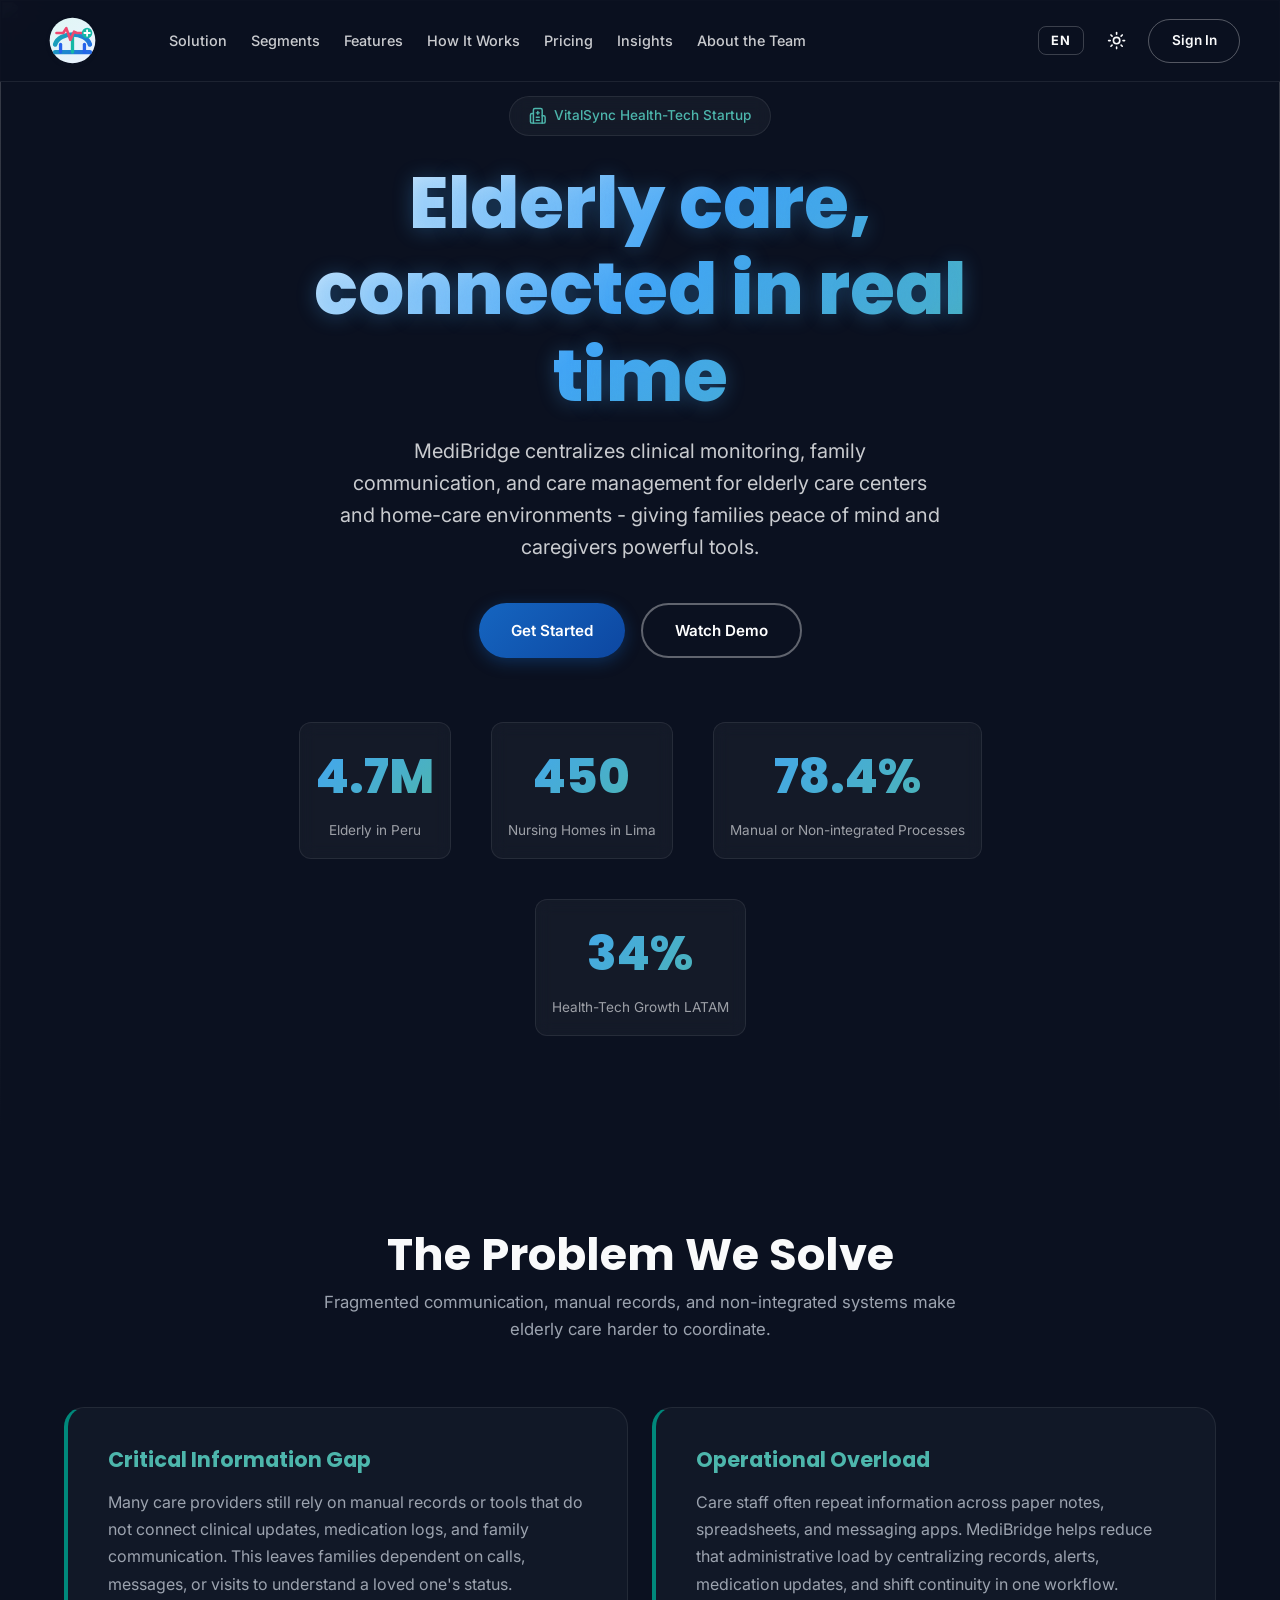
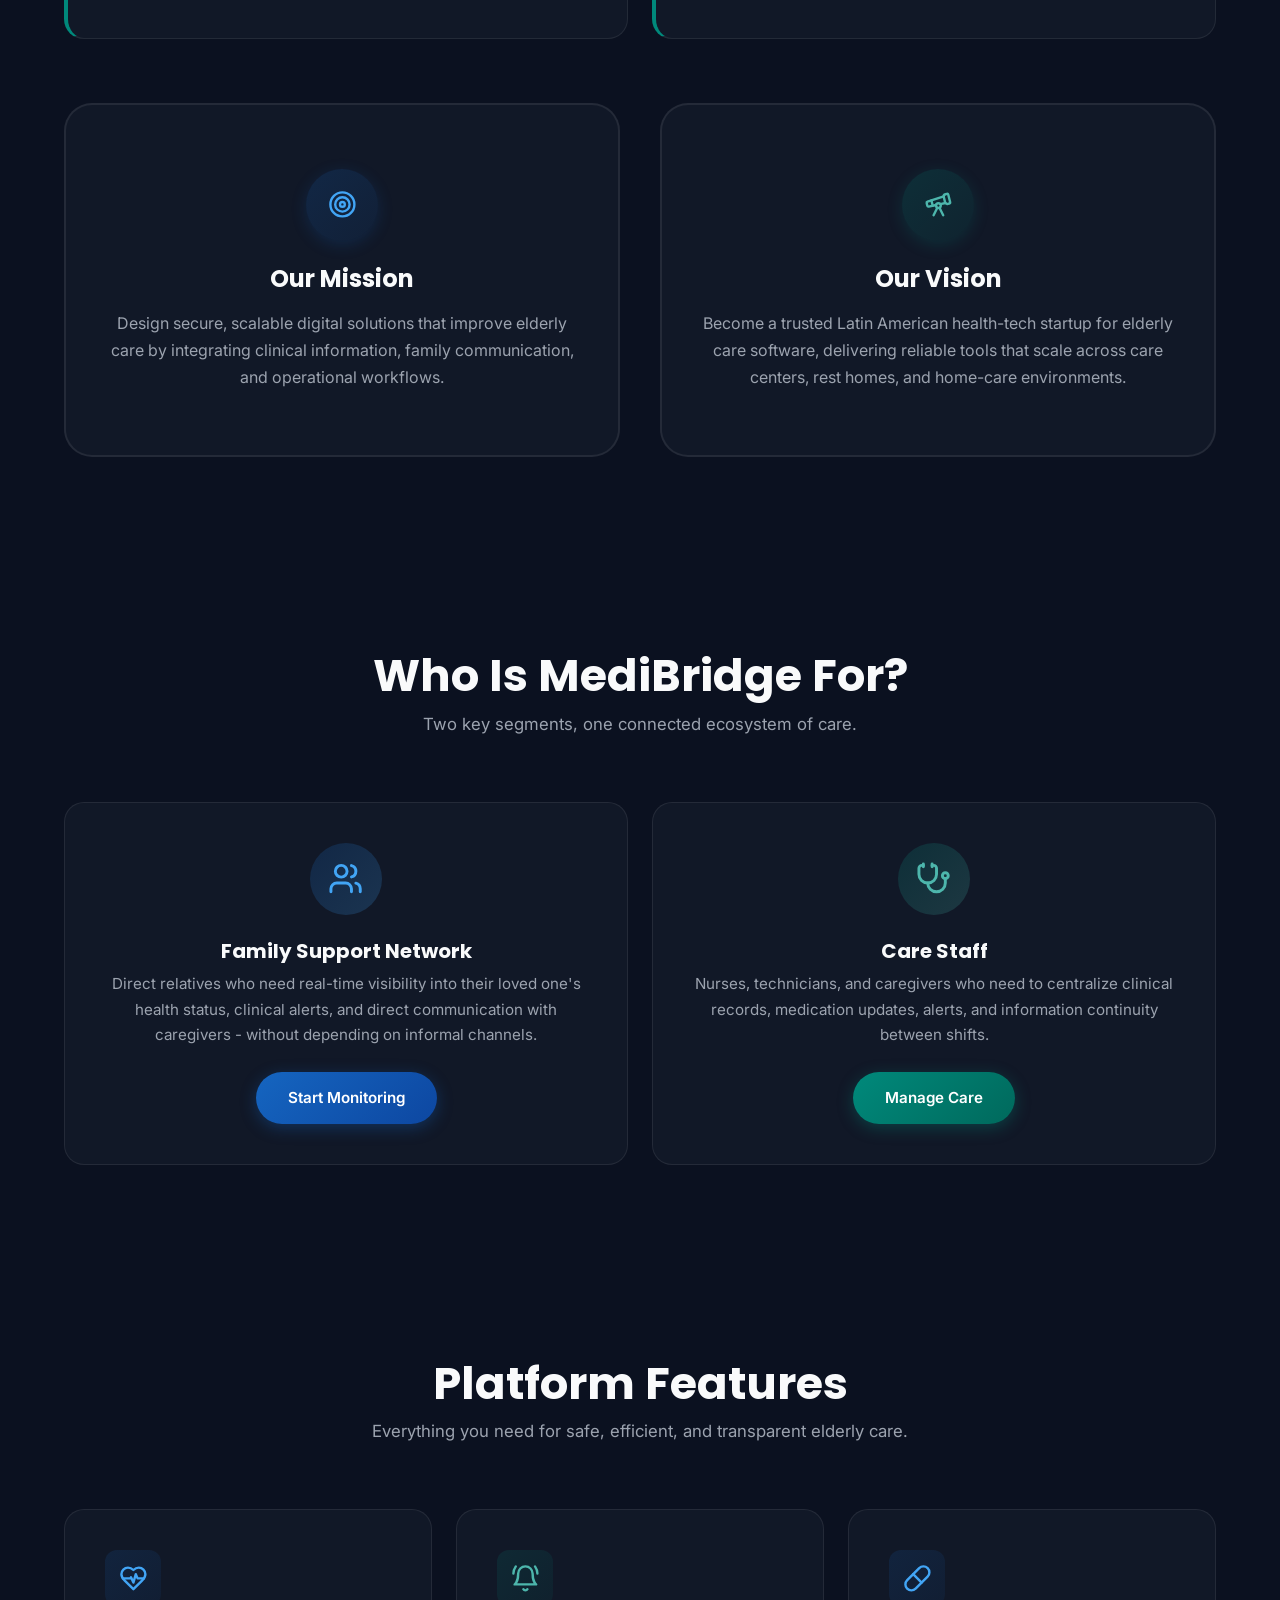
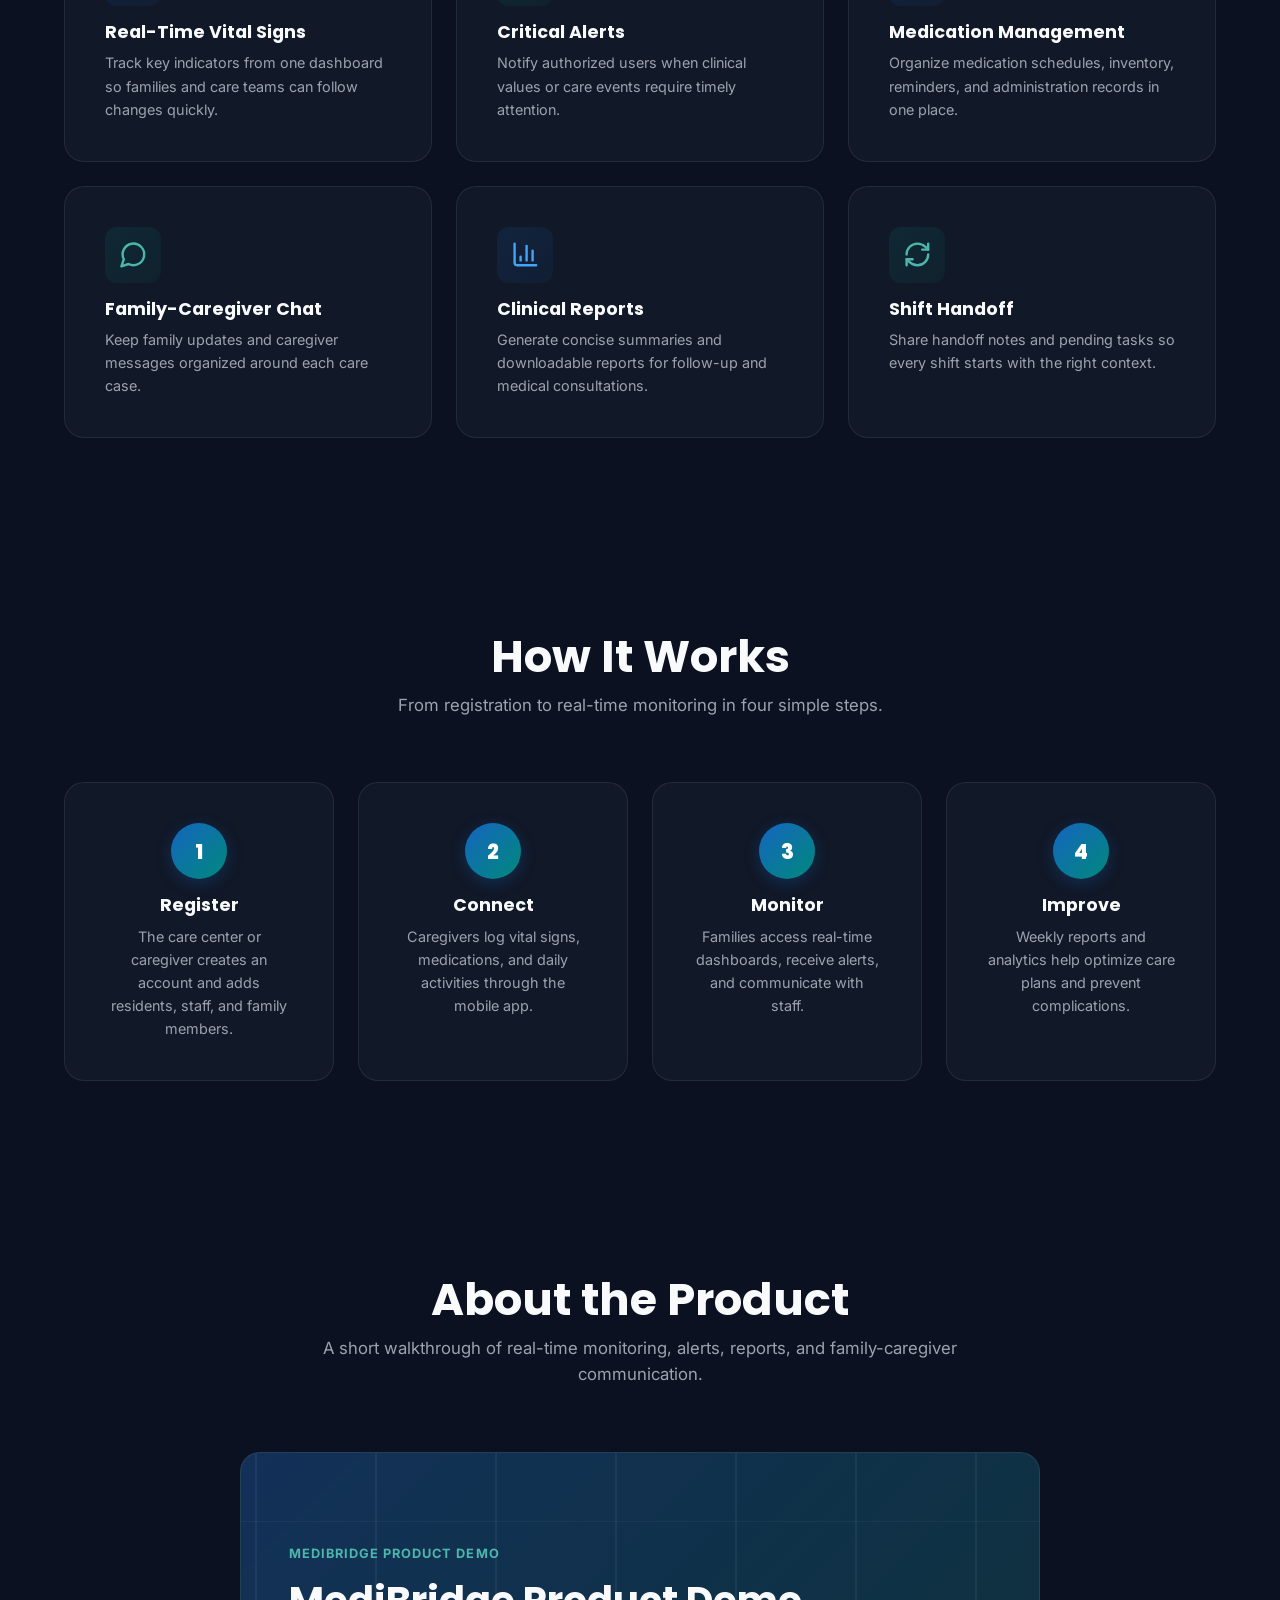
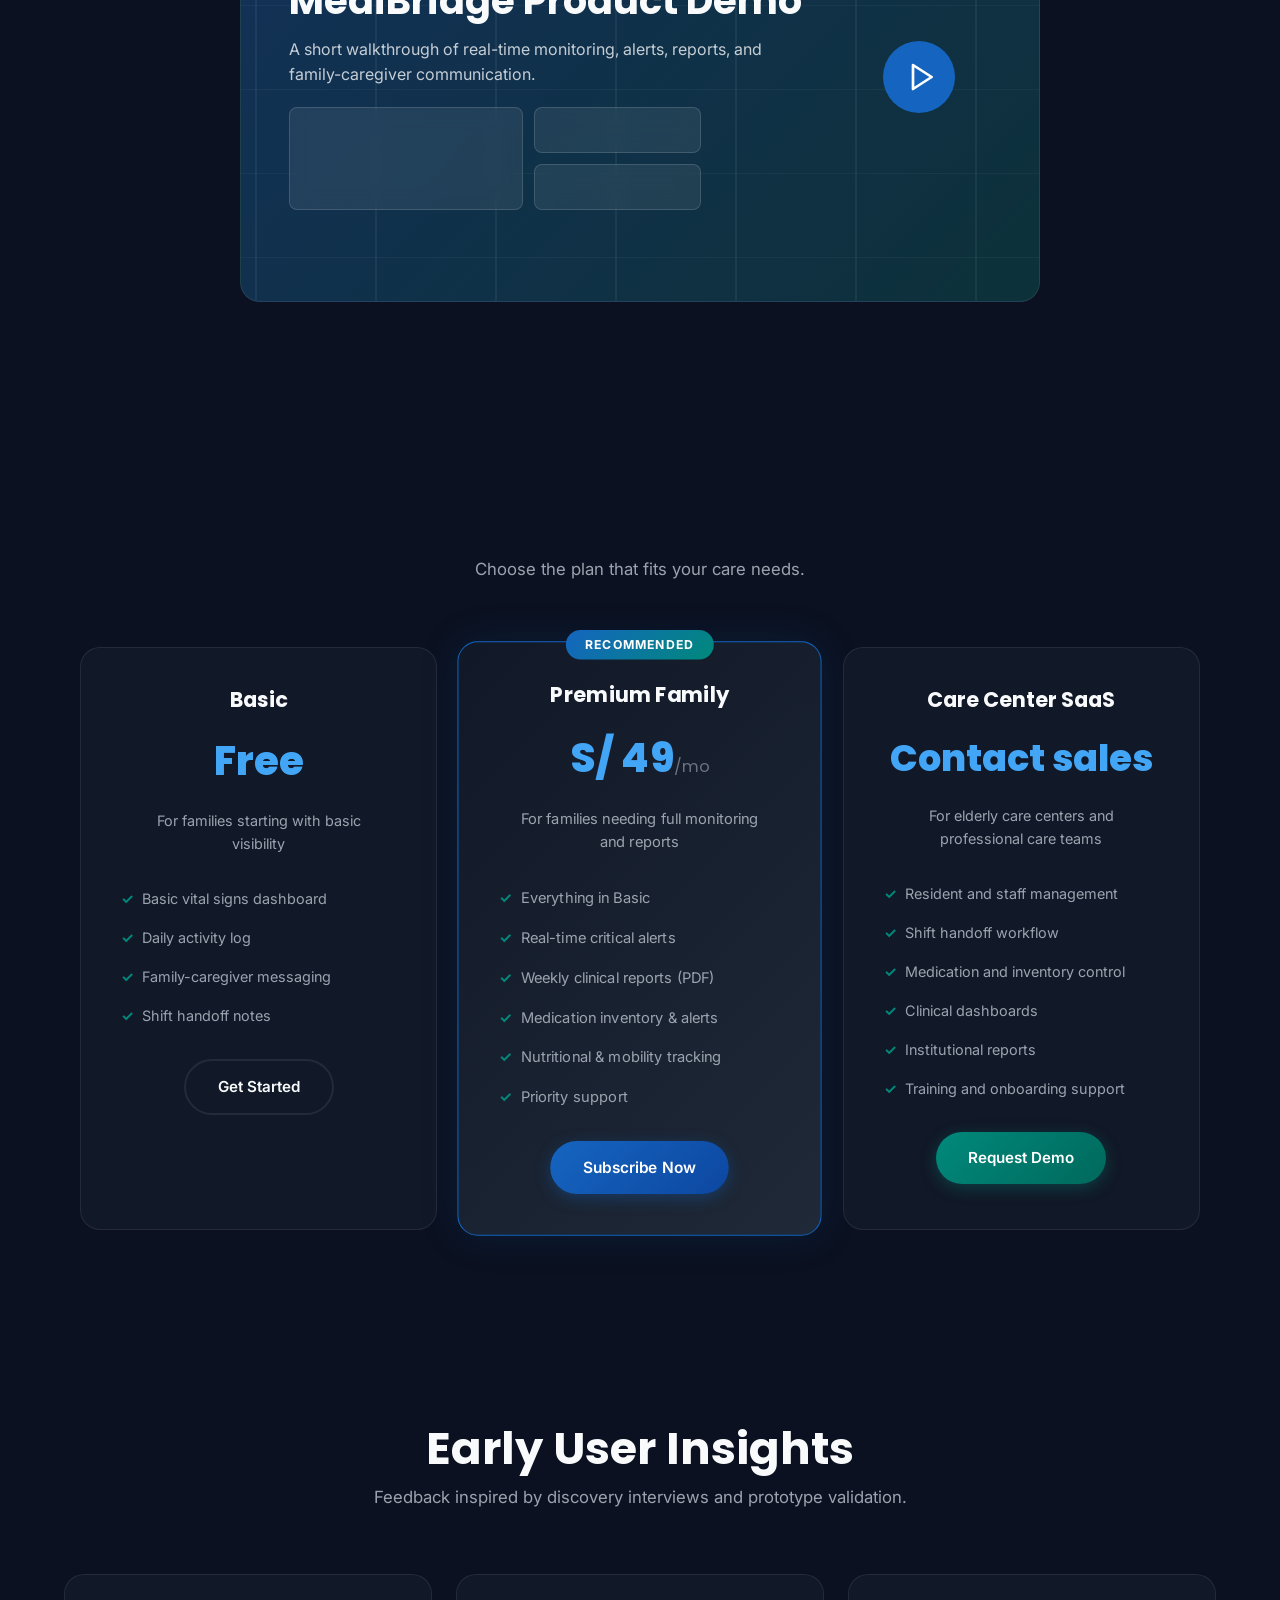
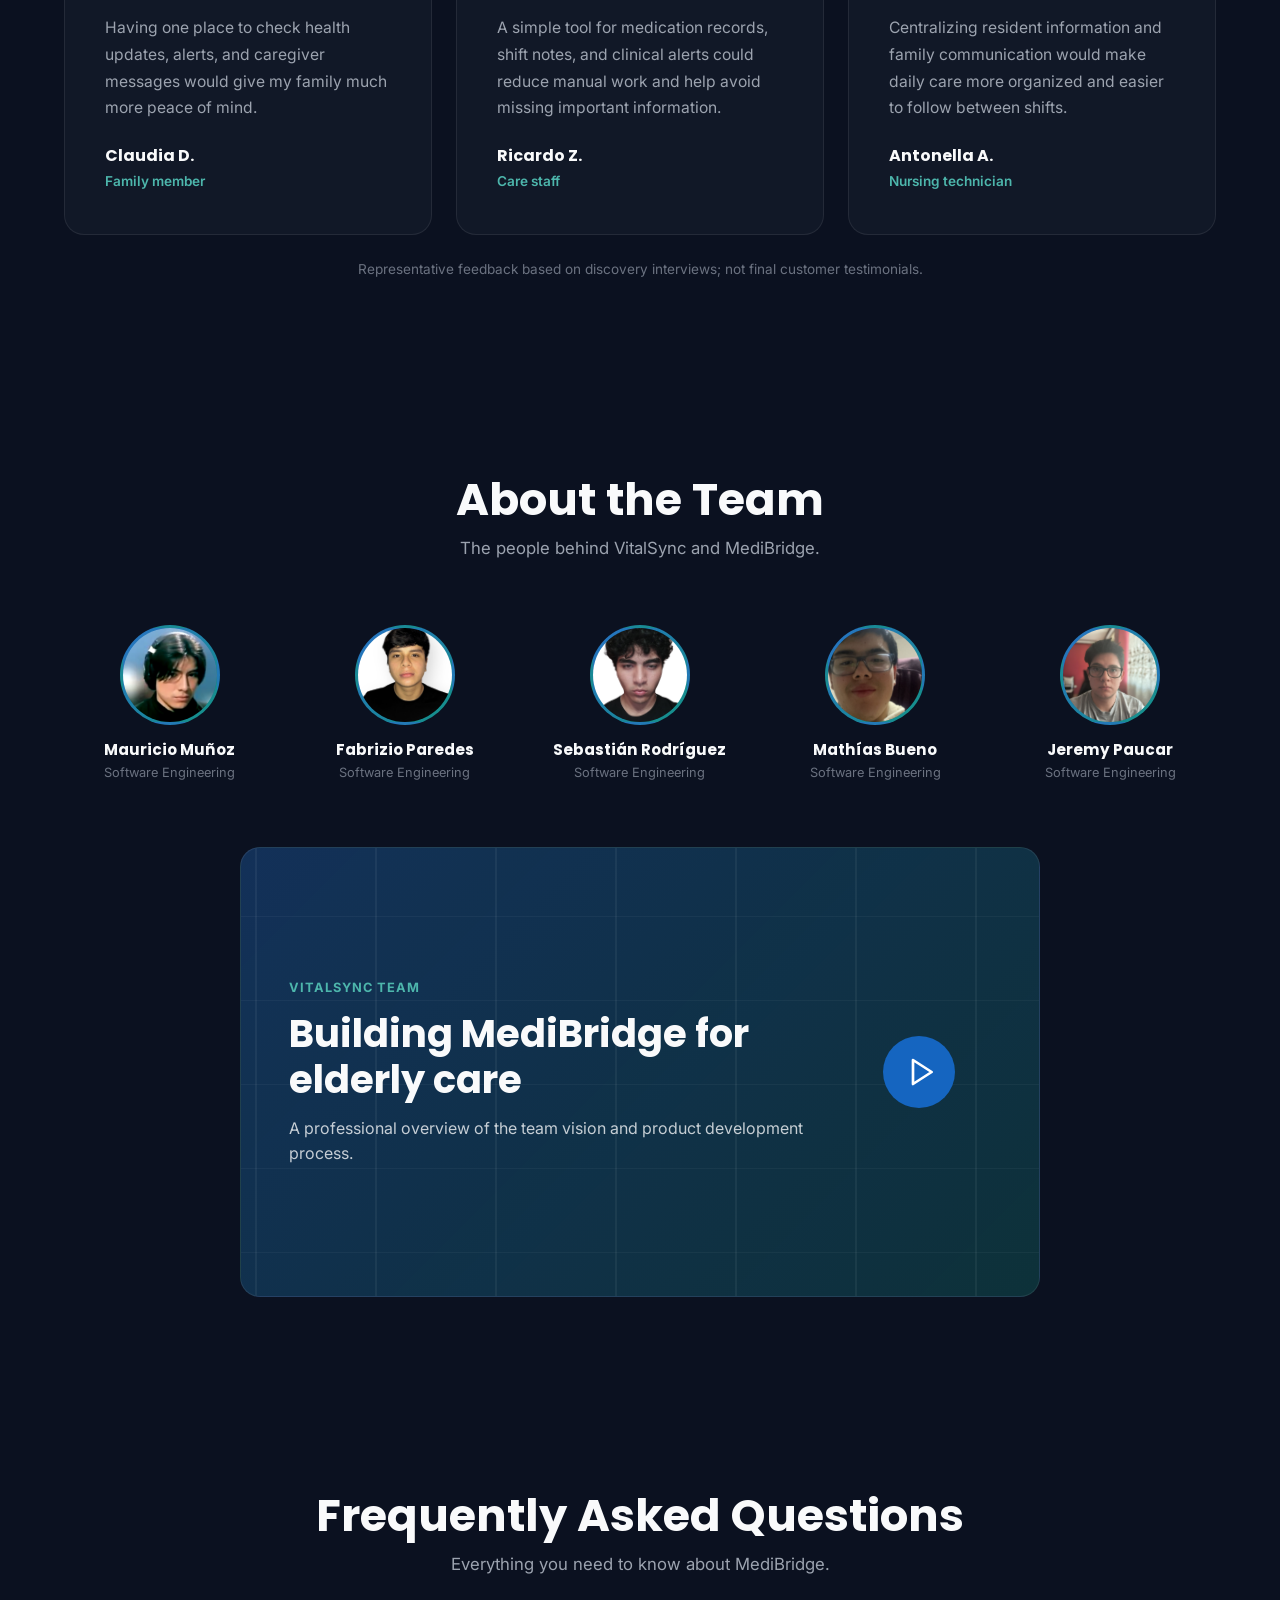
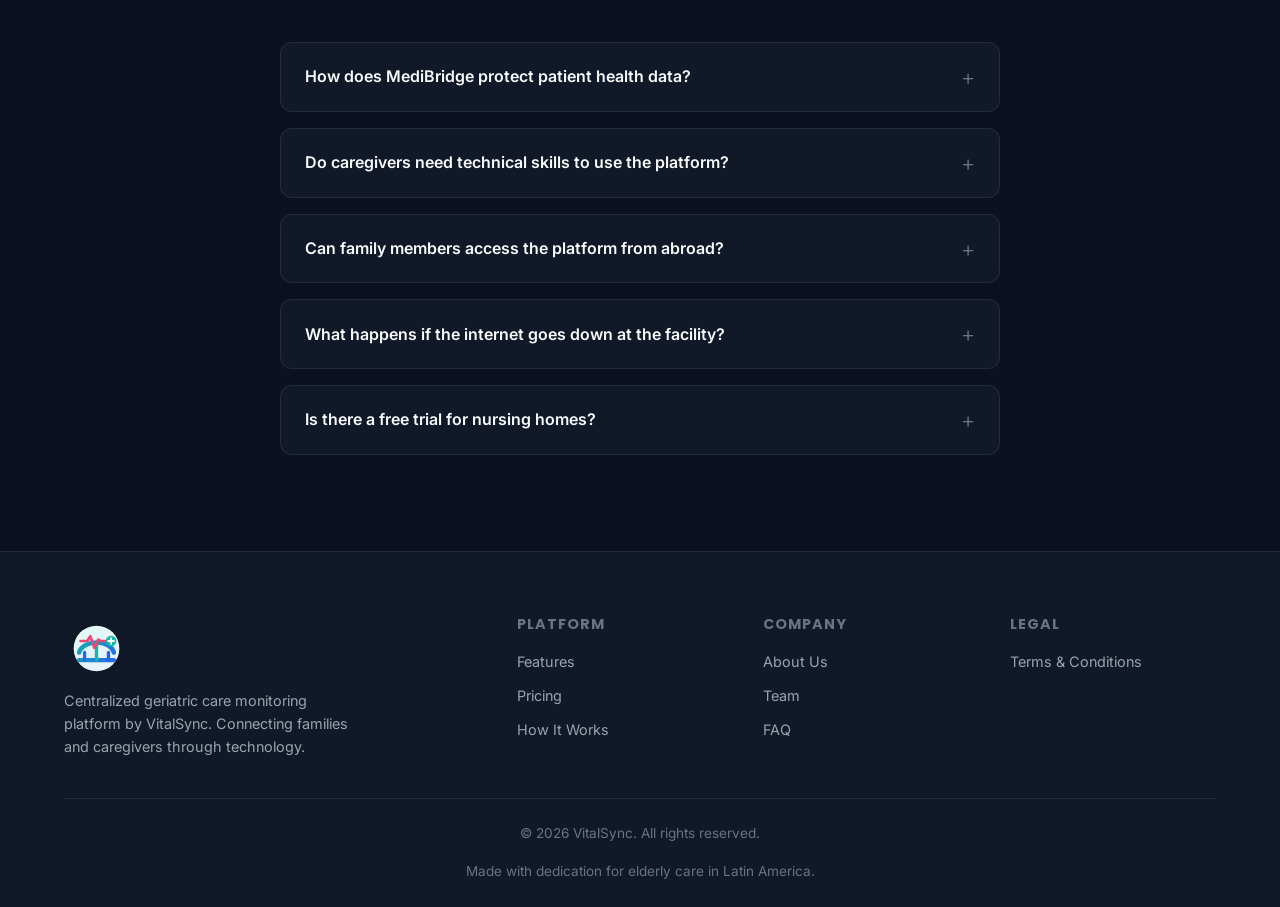
==== commit 88ac4c35: "fix(landing): align content with MediBridge report" ====
--- a/index.html
+++ b/index.html
@@ -3,19 +3,19 @@
 <head>
   <meta charset="UTF-8" />
   <meta name="viewport" content="width=device-width, initial-scale=1.0" />
-  <title>MediBridge — Centralized Geriatric Care Monitoring Platform</title>
-  <meta name="description" content="MediBridge connects families and caregivers with real-time health monitoring, clinical alerts, and centralized communication for elderly care in nursing homes." />
-  <meta name="keywords" content="geriatric care, elderly monitoring, nursing home, health tracking, caregiver communication, VitalSync, MediBridge" />
+  <title>MediBridge - Centralized Elderly Care Monitoring Platform</title>
+  <meta name="description" content="MediBridge connects families and caregivers with real-time health monitoring, clinical alerts, and centralized communication for elderly care centers and home-care environments." />
+  <meta name="keywords" content="geriatric care, elderly monitoring, elderly care center, home care, health tracking, caregiver communication, VitalSync, MediBridge" />
   <meta name="author" content="VitalSync" />
   <link rel="canonical" href="https://vitalsync.pe/" />
-  <meta property="og:title" content="MediBridge — Centralized Geriatric Care Monitoring Platform" />
-  <meta property="og:description" content="Real-time health monitoring and communication platform for elderly care facilities and families." />
+  <meta property="og:title" content="MediBridge - Centralized Elderly Care Monitoring Platform" />
+  <meta property="og:description" content="Real-time health monitoring and communication platform for elderly care centers, home-care teams, and families." />
   <meta property="og:type" content="website" />
   <meta property="og:url" content="https://vitalsync.pe/" />
   <meta property="og:site_name" content="MediBridge by VitalSync" />
   <meta name="twitter:card" content="summary_large_image" />
-  <meta name="twitter:title" content="MediBridge — Centralized Geriatric Care Monitoring Platform" />
-  <meta name="twitter:description" content="Real-time health monitoring and communication platform for elderly care facilities and families." />
+  <meta name="twitter:title" content="MediBridge - Centralized Elderly Care Monitoring Platform" />
+  <meta name="twitter:description" content="Real-time health monitoring and communication platform for elderly care centers, home-care teams, and families." />
   <link rel="stylesheet" href="style.css" />
   <script>
     (function () {
@@ -57,7 +57,7 @@
         </h1>
 
         <p class="hero-subtitle fade-up" data-section="banner" data-value="subtitle">
-          MediBridge centralizes clinical monitoring, family communication, and care management for nursing homes — giving families peace of mind and caregivers powerful tools.
+          MediBridge centralizes clinical monitoring, family communication, and care management for elderly care centers and home-care environments - giving families peace of mind and caregivers powerful tools.
         </p>
 
         <div class="hero-cta fade-up">
@@ -75,8 +75,8 @@
             <div class="kpi-label" data-section="banner" data-value="kpi2Label">Nursing Homes in Lima</div>
           </div>
           <div class="kpi">
-            <div class="kpi-value" data-count="78" data-suffix="%">0</div>
-            <div class="kpi-label" data-section="banner" data-value="kpi3Label">Use Manual Records</div>
+            <div class="kpi-value" data-count="78.4" data-suffix="%">0</div>
+            <div class="kpi-label" data-section="banner" data-value="kpi3Label">Manual or Non-integrated Processes</div>
           </div>
           <div class="kpi">
             <div class="kpi-value" data-count="34" data-suffix="%">0</div>
@@ -91,20 +91,20 @@
       <div class="container">
         <h2 class="section-title fade-up" data-section="solution" data-value="title">The Problem We Solve</h2>
         <p class="section-subtitle fade-up" data-section="solution" data-value="subtitle">
-          Fragmented communication and manual records put elderly patients at risk every day.
+          Fragmented communication, manual records, and non-integrated systems make elderly care harder to coordinate.
         </p>
 
         <div class="solution-grid fade-up">
           <div class="solution-problem">
             <h3 data-section="solution" data-value="problemTitle">Critical Information Gap</h3>
             <p data-section="solution" data-value="problemText">
-              78.4% of nursing homes in Lima operate with manual records or non-integrated systems. Families depend on phone calls, WhatsApp messages, and in-person visits to learn about their loved one's health — creating chronic uncertainty and delayed emergency response.
+              Many care providers still rely on manual records or tools that do not connect clinical updates, medication logs, and family communication. This leaves families dependent on calls, messages, or visits to understand a loved one's status.
             </p>
           </div>
           <div class="solution-problem">
             <h3 data-section="solution" data-value="operationalTitle">Operational Overload</h3>
             <p data-section="solution" data-value="operationalText">
-              Caregivers spend 2-3 hours daily on manual record-keeping, reducing direct patient care time. 35% of preventable medical errors in long-term care facilities originate from communication failures during shift changes.
+              Care staff often repeat information across paper notes, spreadsheets, and messaging apps. MediBridge helps reduce that administrative load by centralizing records, alerts, medication updates, and shift continuity in one workflow.
             </p>
           </div>
         </div>
@@ -114,14 +114,14 @@
             <div class="mv-card-icon mission" aria-hidden="true"><i data-lucide="target"></i></div>
             <h3 data-section="solution" data-value="missionTitle">Our Mission</h3>
             <p data-section="solution" data-value="missionText">
-              Design and develop digital health solutions that improve elderly care management through secure, scalable platforms centered on information integration.
+              Design secure, scalable digital solutions that improve elderly care by integrating clinical information, family communication, and operational workflows.
             </p>
           </div>
           <div class="mv-card">
             <div class="mv-card-icon vision" aria-hidden="true"><i data-lucide="telescope"></i></div>
             <h3 data-section="solution" data-value="visionTitle">Our Vision</h3>
             <p data-section="solution" data-value="visionText">
-              Become the leading startup in software systems for elderly care, standing out for modern architectures and efficient use of technology that scales across care contexts.
+              Become a trusted Latin American health-tech startup for elderly care software, delivering reliable tools that scale across care centers, rest homes, and home-care environments.
             </p>
           </div>
         </div>
@@ -141,7 +141,7 @@
             <div class="profile-icon" aria-hidden="true"><i data-lucide="users"></i></div>
             <h3 data-section="profiles" data-value="familyTitle">Family Support Network</h3>
             <p data-section="profiles" data-value="familyText">
-              Direct relatives of elderly residents who need real-time visibility into their loved one's health status, clinical alerts, and direct communication with caregivers — without depending on informal channels.
+              Direct relatives who need real-time visibility into their loved one's health status, clinical alerts, and direct communication with caregivers - without depending on informal channels.
             </p>
             <a href="#subscription" class="btn btn-primary" data-section="profiles" data-value="familyCta">Start Monitoring</a>
           </div>
@@ -150,7 +150,7 @@
             <div class="profile-icon" aria-hidden="true"><i data-lucide="stethoscope"></i></div>
             <h3 data-section="profiles" data-value="caregiverTitle">Care Staff</h3>
             <p data-section="profiles" data-value="caregiverText">
-              Nurses, technicians, and caregivers who need to centralize clinical records, automate medication alerts, and ensure information continuity between shifts — reducing manual workload and human error.
+              Nurses, technicians, and caregivers who need to centralize clinical records, medication updates, alerts, and information continuity between shifts.
             </p>
             <a href="#subscription" class="btn btn-accent" data-section="profiles" data-value="caregiverCta">Manage Care</a>
           </div>
@@ -170,32 +170,32 @@
           <div class="feature-card">
             <div class="feature-icon" aria-hidden="true"><i data-lucide="heart-pulse"></i></div>
             <h3 data-section="features" data-value="vitalsTitle">Real-Time Vital Signs</h3>
-            <p data-section="features" data-value="vitalsText">Monitor heart rate, oxygen saturation, blood pressure and more from a centralized dashboard with instant updates.</p>
+            <p data-section="features" data-value="vitalsText">Track key indicators from one dashboard so families and care teams can follow changes quickly.</p>
           </div>
           <div class="feature-card">
             <div class="feature-icon" aria-hidden="true"><i data-lucide="bell-ring"></i></div>
             <h3 data-section="features" data-value="alertsTitle">Critical Alerts</h3>
-            <p data-section="features" data-value="alertsText">Automatic push notifications when vital signs exceed safe thresholds, enabling immediate family and caregiver response.</p>
+            <p data-section="features" data-value="alertsText">Notify authorized users when clinical values or care events require timely attention.</p>
           </div>
           <div class="feature-card">
             <div class="feature-icon" aria-hidden="true"><i data-lucide="pill"></i></div>
             <h3 data-section="features" data-value="medsTitle">Medication Management</h3>
-            <p data-section="features" data-value="medsText">Inventory tracking, scheduled dose reminders, expiration alerts, and auditable administration logs for full transparency.</p>
+            <p data-section="features" data-value="medsText">Organize medication schedules, inventory, reminders, and administration records in one place.</p>
           </div>
           <div class="feature-card">
             <div class="feature-icon" aria-hidden="true"><i data-lucide="message-circle"></i></div>
             <h3 data-section="features" data-value="chatTitle">Family-Caregiver Chat</h3>
-            <p data-section="features" data-value="chatText">Direct messaging within the platform, replacing informal WhatsApp communication with traceable, organized conversations.</p>
+            <p data-section="features" data-value="chatText">Keep family updates and caregiver messages organized around each care case.</p>
           </div>
           <div class="feature-card">
             <div class="feature-icon" aria-hidden="true"><i data-lucide="bar-chart-3"></i></div>
             <h3 data-section="features" data-value="reportsTitle">Clinical Reports</h3>
-            <p data-section="features" data-value="reportsText">Weekly health summaries with charts, indicators, and downloadable PDF reports for medical consultations.</p>
+            <p data-section="features" data-value="reportsText">Generate concise summaries and downloadable reports for follow-up and medical consultations.</p>
           </div>
           <div class="feature-card">
             <div class="feature-icon" aria-hidden="true"><i data-lucide="refresh-cw"></i></div>
             <h3 data-section="features" data-value="shiftsTitle">Shift Handoff</h3>
-            <p data-section="features" data-value="shiftsText">Digital shift change notes ensuring critical information continuity between caregivers, reducing preventable errors.</p>
+            <p data-section="features" data-value="shiftsText">Share handoff notes and pending tasks so every shift starts with the right context.</p>
           </div>
         </div>
       </div>
@@ -213,7 +213,7 @@
           <div class="step-card">
             <div class="step-number">1</div>
             <h3 data-section="howItWorks" data-value="step1Title">Register</h3>
-            <p data-section="howItWorks" data-value="step1Text">The nursing home creates an account and adds residents, staff, and family members.</p>
+            <p data-section="howItWorks" data-value="step1Text">The care center or caregiver creates an account and adds residents, staff, and family members.</p>
           </div>
           <div class="step-card">
             <div class="step-number">2</div>
@@ -239,11 +239,20 @@
       <div class="container">
         <h2 class="section-title fade-up" data-section="product" data-value="title">About the Product</h2>
         <p class="section-subtitle fade-up" data-section="product" data-value="subtitle">
-          See how MediBridge transforms elderly care in under 3 minutes.
-        </p>
-
-        <div class="video-facade fade-up" id="productVideo" data-video-id="dQw4w9WgXcQ">
-          <img src="https://img.youtube.com/vi/dQw4w9WgXcQ/maxresdefault.jpg" alt="MediBridge product demo video thumbnail" loading="lazy" />
+          A short walkthrough of real-time monitoring, alerts, reports, and family-caregiver communication.
+        </p>
+
+        <div class="video-facade video-placeholder fade-up" id="productVideo" aria-label="MediBridge product demo placeholder">
+          <div class="video-placeholder-content">
+            <span class="video-placeholder-kicker" data-section="product" data-value="demoKicker">MediBridge Product Demo</span>
+            <h3 data-section="product" data-value="demoTitle">MediBridge Product Demo</h3>
+            <p data-section="product" data-value="demoSubtitle">A short walkthrough of real-time monitoring, alerts, reports, and family-caregiver communication.</p>
+            <div class="demo-dashboard" aria-hidden="true">
+              <div class="demo-panel demo-panel-main"></div>
+              <div class="demo-panel"></div>
+              <div class="demo-panel"></div>
+            </div>
+          </div>
           <button class="video-facade-play" aria-label="Play product video"><i data-lucide="play"></i></button>
         </div>
       </div>
@@ -261,6 +270,7 @@
           <div class="pricing-card">
             <h3 data-section="subscription" data-value="freeTitle">Basic</h3>
             <div class="pricing-price" data-section="subscription" data-value="freePrice">Free</div>
+            <p class="pricing-target" data-section="subscription" data-value="freeTarget">For families starting with basic visibility</p>
             <ul class="pricing-features">
               <li data-section="subscription" data-value="freeF1">Basic vital signs dashboard</li>
               <li data-section="subscription" data-value="freeF2">Daily activity log</li>
@@ -272,8 +282,9 @@
 
           <div class="pricing-card featured">
             <div class="pricing-badge" data-section="subscription" data-value="premiumBadge">Recommended</div>
-            <h3 data-section="subscription" data-value="premiumTitle">Premium</h3>
+            <h3 data-section="subscription" data-value="premiumTitle">Premium Family</h3>
             <div class="pricing-price">S/ 49<span data-section="subscription" data-value="premiumPeriod">/mo</span></div>
+            <p class="pricing-target" data-section="subscription" data-value="premiumTarget">For families needing full monitoring and reports</p>
             <ul class="pricing-features">
               <li data-section="subscription" data-value="premiumF1">Everything in Basic</li>
               <li data-section="subscription" data-value="premiumF2">Real-time critical alerts</li>
@@ -284,7 +295,60 @@
             </ul>
             <a href="#" class="btn btn-primary" data-section="subscription" data-value="premiumCta">Subscribe Now</a>
           </div>
-        </div>
+
+          <div class="pricing-card">
+            <h3 data-section="subscription" data-value="centerTitle">Care Center SaaS</h3>
+            <div class="pricing-price pricing-price-contact" data-section="subscription" data-value="centerPrice">Contact sales</div>
+            <p class="pricing-target" data-section="subscription" data-value="centerTarget">For elderly care centers and professional care teams</p>
+            <ul class="pricing-features">
+              <li data-section="subscription" data-value="centerF1">Resident and staff management</li>
+              <li data-section="subscription" data-value="centerF2">Shift handoff workflow</li>
+              <li data-section="subscription" data-value="centerF3">Medication and inventory control</li>
+              <li data-section="subscription" data-value="centerF4">Clinical dashboards</li>
+              <li data-section="subscription" data-value="centerF5">Institutional reports</li>
+              <li data-section="subscription" data-value="centerF6">Training and onboarding support</li>
+            </ul>
+            <a href="#" class="btn btn-accent" data-section="subscription" data-value="centerCta">Request Demo</a>
+          </div>
+        </div>
+      </div>
+    </section>
+
+    <!-- EARLY USER INSIGHTS -->
+    <section class="section" id="insights">
+      <div class="container">
+        <h2 class="section-title fade-up" data-section="insights" data-value="title">Early User Insights</h2>
+        <p class="section-subtitle fade-up" data-section="insights" data-value="subtitle">
+          Feedback inspired by discovery interviews and prototype validation.
+        </p>
+
+        <div class="insights-grid fade-up">
+          <article class="insight-card">
+            <p data-section="insights" data-value="text1">Having one place to check health updates, alerts, and caregiver messages would give my family much more peace of mind.</p>
+            <div>
+              <h3 data-section="insights" data-value="name1">Claudia D.</h3>
+              <span data-section="insights" data-value="role1">Family member</span>
+            </div>
+          </article>
+          <article class="insight-card">
+            <p data-section="insights" data-value="text2">A simple tool for medication records, shift notes, and clinical alerts could reduce manual work and help avoid missing important information.</p>
+            <div>
+              <h3 data-section="insights" data-value="name2">Ricardo Z.</h3>
+              <span data-section="insights" data-value="role2">Care staff</span>
+            </div>
+          </article>
+          <article class="insight-card">
+            <p data-section="insights" data-value="text3">Centralizing resident information and family communication would make daily care more organized and easier to follow between shifts.</p>
+            <div>
+              <h3 data-section="insights" data-value="name3">Antonella A.</h3>
+              <span data-section="insights" data-value="role3">Nursing technician</span>
+            </div>
+          </article>
+        </div>
+
+        <p class="insights-note fade-up" data-section="insights" data-value="note">
+          Representative feedback based on discovery interviews; not final customer testimonials.
+        </p>
       </div>
     </section>
 
@@ -324,8 +388,12 @@
           </div>
         </div>
 
-        <div class="video-facade fade-up" id="teamVideo" data-video-id="dQw4w9WgXcQ">
-          <img src="https://img.youtube.com/vi/dQw4w9WgXcQ/maxresdefault.jpg" alt="VitalSync team video thumbnail" loading="lazy" />
+        <div class="video-facade video-placeholder team-placeholder fade-up" id="teamVideo" aria-label="VitalSync team placeholder">
+          <div class="video-placeholder-content">
+            <span class="video-placeholder-kicker" data-section="team" data-value="videoKicker">VitalSync Team</span>
+            <h3 data-section="team" data-value="videoTitle">Building MediBridge for elderly care</h3>
+            <p data-section="team" data-value="videoSubtitle">A professional overview of the team vision and product development process.</p>
+          </div>
           <button class="video-facade-play" aria-label="Play team video"><i data-lucide="play"></i></button>
         </div>
       </div>
@@ -343,35 +411,35 @@
           <details class="faq-item">
             <summary data-section="faq" data-value="q1">How does MediBridge protect patient health data?</summary>
             <div class="faq-answer" data-section="faq" data-value="a1">
-              MediBridge uses JWT-based authentication, role-based access control (RBAC), and encrypted data storage. All health information is handled under strict confidentiality, integrity, and availability principles aligned with healthcare data regulations.
+              MediBridge uses authenticated access, role-based permissions, and secure API communication to restrict sensitive clinical information according to each user profile.
             </div>
           </details>
 
           <details class="faq-item">
             <summary data-section="faq" data-value="q2">Do caregivers need technical skills to use the platform?</summary>
             <div class="faq-answer" data-section="faq" data-value="a2">
-              No. MediBridge is designed for simplicity — frequent tasks like medication logging require a maximum of 3 taps. We also provide on-site and virtual training for care facility staff during onboarding.
+              No. MediBridge is designed with simple workflows, clear dashboards, and guided actions so caregivers can register key information quickly during daily care routines.
             </div>
           </details>
 
           <details class="faq-item">
             <summary data-section="faq" data-value="q3">Can family members access the platform from abroad?</summary>
             <div class="faq-answer" data-section="faq" data-value="a3">
-              Yes. MediBridge is a cloud-based platform accessible from any device with internet connection. Families can monitor their loved one's health from anywhere in the world, in real time.
+              Yes. Family members can access updates, reports, alerts, and messages remotely as long as they have an authorized account and internet access.
             </div>
           </details>
 
           <details class="faq-item">
             <summary data-section="faq" data-value="q4">What happens if the internet goes down at the facility?</summary>
             <div class="faq-answer" data-section="faq" data-value="a4">
-              MediBridge is designed with graceful degradation. Critical data is cached locally and synced automatically when connectivity is restored. No vital information is lost during outages.
+              Real-time updates may be temporarily interrupted. The platform should prioritize critical workflows and synchronize information once connectivity is restored, depending on the final implementation.
             </div>
           </details>
 
           <details class="faq-item">
             <summary data-section="faq" data-value="q5">Is there a free trial for nursing homes?</summary>
             <div class="faq-answer" data-section="faq" data-value="a5">
-              Yes. We offer free pilot programs for nursing homes in Lima Metropolitana. Contact us to schedule a demo and start a 30-day trial with full Premium features at no cost.
+              Care centers can request a demo or pilot plan to evaluate MediBridge before adopting an institutional subscription.
             </div>
           </details>
         </div>
@@ -391,7 +459,7 @@
     "name": "MediBridge",
     "applicationCategory": "HealthApplication",
     "operatingSystem": "Web, iOS, Android",
-    "description": "Centralized geriatric care monitoring platform connecting families and caregivers through real-time health monitoring, clinical alerts, and direct communication.",
+    "description": "Centralized elderly care monitoring platform connecting families and caregivers through real-time health monitoring, clinical alerts, and direct communication for care centers and home-care environments.",
     "offers": {
       "@type": "Offer",
       "price": "49",
--- a/style.css
+++ b/style.css
@@ -910,6 +910,76 @@
   cursor: pointer;
 }
 
+.video-placeholder {
+  background:
+    linear-gradient(135deg, rgba(21, 101, 192, 0.32), rgba(0, 137, 123, 0.22)),
+    var(--bg-surface);
+  cursor: default;
+}
+
+.video-placeholder::before {
+  content: '';
+  position: absolute;
+  inset: 0;
+  background:
+    linear-gradient(90deg, transparent 0 12%, rgba(255, 255, 255, 0.05) 12% 13%, transparent 13% 100%),
+    linear-gradient(0deg, transparent 0 18%, rgba(255, 255, 255, 0.04) 18% 19%, transparent 19% 100%);
+  background-size: 120px 100%, 100% 84px;
+}
+
+.video-placeholder-content {
+  position: absolute;
+  inset: 0;
+  display: flex;
+  flex-direction: column;
+  justify-content: center;
+  align-items: flex-start;
+  gap: 0.8rem;
+  padding: clamp(1.4rem, 4vw, 3rem);
+  padding-right: clamp(5.5rem, 16vw, 9rem);
+  text-align: left;
+  z-index: 1;
+}
+
+.video-placeholder-kicker {
+  color: var(--accent-light);
+  font-size: 0.8rem;
+  font-weight: 700;
+  letter-spacing: 0.08em;
+  text-transform: uppercase;
+}
+
+.video-placeholder-content h3 {
+  font-size: clamp(1.6rem, 4vw, 2.4rem);
+  max-width: 520px;
+}
+
+.video-placeholder-content p {
+  color: rgba(249, 250, 251, 0.78);
+  max-width: 520px;
+}
+
+.demo-dashboard {
+  display: grid;
+  grid-template-columns: 1.4fr 1fr;
+  gap: 0.7rem;
+  width: min(420px, 68%);
+  margin-top: 0.4rem;
+}
+
+.demo-panel {
+  min-height: 46px;
+  border-radius: var(--radius-sm);
+  border: 1px solid rgba(255, 255, 255, 0.14);
+  background: rgba(255, 255, 255, 0.08);
+  backdrop-filter: blur(10px);
+}
+
+.demo-panel-main {
+  grid-row: span 2;
+  min-height: 100px;
+}
+
 .video-facade img {
   width: 100%;
   height: 100%;
@@ -933,10 +1003,20 @@
   box-shadow: 0 0 0 0 rgba(21, 101, 192, 0.5);
   animation: pulse-ring 2s infinite;
   transition: transform var(--transition);
+  z-index: 2;
 }
 
 .video-facade:hover .video-facade-play {
   transform: translate(-50%, -50%) scale(1.1);
+}
+
+.video-placeholder .video-facade-play {
+  left: auto;
+  right: clamp(1.2rem, 5vw, 3rem);
+}
+
+.video-placeholder:hover .video-facade-play {
+  transform: translateY(-50%) scale(1.1);
 }
 
 @keyframes pulse-ring {
@@ -956,7 +1036,7 @@
   display: grid;
   grid-template-columns: 1fr;
   gap: var(--space-md);
-  max-width: 800px;
+  max-width: 1120px;
   margin: 0 auto;
 }
 
@@ -1009,12 +1089,24 @@
   margin: var(--space-sm) 0;
 }
 
+.pricing-price-contact {
+  font-size: clamp(1.8rem, 4vw, 2.3rem);
+}
+
 .pricing-price span {
   font-size: 1rem;
   font-weight: 400;
   color: var(--text-muted);
 }
 
+.pricing-target {
+  color: var(--text-secondary);
+  font-size: 0.9rem;
+  min-height: 2.8rem;
+  max-width: 260px;
+  margin: 0 auto var(--space-sm);
+}
+
 .pricing-features {
   list-style: none;
   text-align: left;
@@ -1034,6 +1126,57 @@
   content: '✓';
   color: var(--accent);
   font-weight: 700;
+}
+
+/* EARLY USER INSIGHTS */
+.insights-grid {
+  display: grid;
+  grid-template-columns: 1fr;
+  gap: var(--space-md);
+}
+
+.insight-card {
+  background: var(--bg-surface);
+  border: 1px solid var(--border);
+  border-radius: var(--radius-lg);
+  padding: var(--space-lg);
+  min-height: 240px;
+  display: flex;
+  flex-direction: column;
+  justify-content: space-between;
+  gap: var(--space-md);
+  transition: all var(--transition);
+}
+
+.insight-card:hover {
+  transform: translateY(-4px);
+  border-color: var(--accent);
+  box-shadow: var(--shadow);
+}
+
+.insight-card > p {
+  color: var(--text-secondary);
+  font-size: 0.98rem;
+  line-height: 1.7;
+}
+
+.insight-card h3 {
+  font-size: 1rem;
+  margin-bottom: 0.2rem;
+}
+
+.insight-card span {
+  color: var(--accent-light);
+  font-size: 0.85rem;
+  font-weight: 600;
+}
+
+.insights-note {
+  color: var(--text-muted);
+  font-size: 0.85rem;
+  text-align: center;
+  margin: var(--space-md) auto 0;
+  max-width: 640px;
 }
 
 /* ── TEAM ────────────────────────────────────────────── */
@@ -1257,6 +1400,10 @@
     grid-template-columns: 1fr 1fr;
   }
 
+  .insights-grid {
+    grid-template-columns: 1fr 1fr;
+  }
+
   .footer-grid {
     grid-template-columns: 2fr 1fr 1fr 1fr;
   }
@@ -1270,6 +1417,14 @@
   .steps-grid {
     grid-template-columns: repeat(4, 1fr);
   }
+
+  .pricing-grid {
+    grid-template-columns: repeat(3, 1fr);
+  }
+
+  .insights-grid {
+    grid-template-columns: repeat(3, 1fr);
+  }
 }
 
 @media (max-width: 768px) {
@@ -1287,6 +1442,29 @@
 
   .kpi-row {
     gap: var(--space-md);
+  }
+
+  .video-placeholder-content {
+    align-items: center;
+    text-align: center;
+    padding-right: clamp(1.4rem, 4vw, 3rem);
+    padding-bottom: 6rem;
+  }
+
+  .demo-dashboard {
+    width: 86%;
+  }
+
+  .video-placeholder .video-facade-play {
+    top: auto;
+    right: auto;
+    bottom: 1.2rem;
+    left: 50%;
+    transform: translateX(-50%);
+  }
+
+  .video-placeholder:hover .video-facade-play {
+    transform: translateX(-50%) scale(1.1);
   }
 }
 
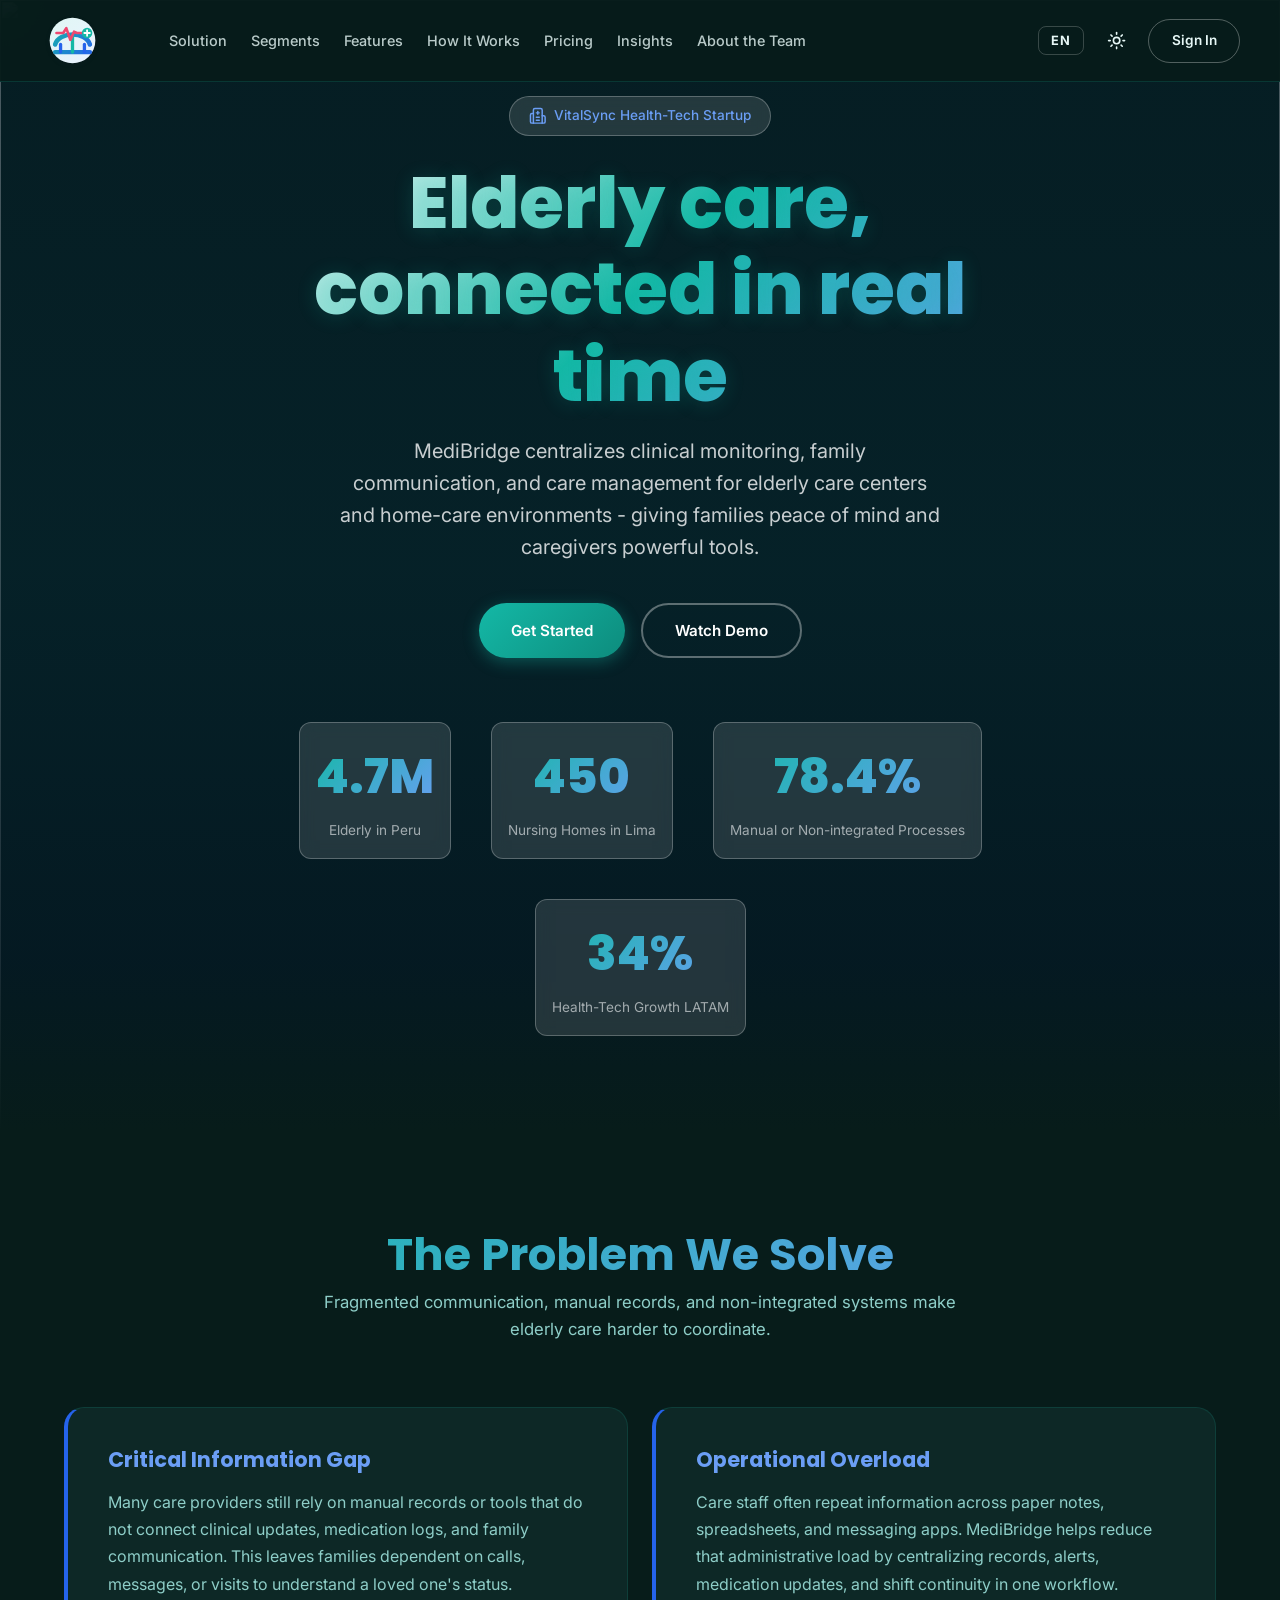
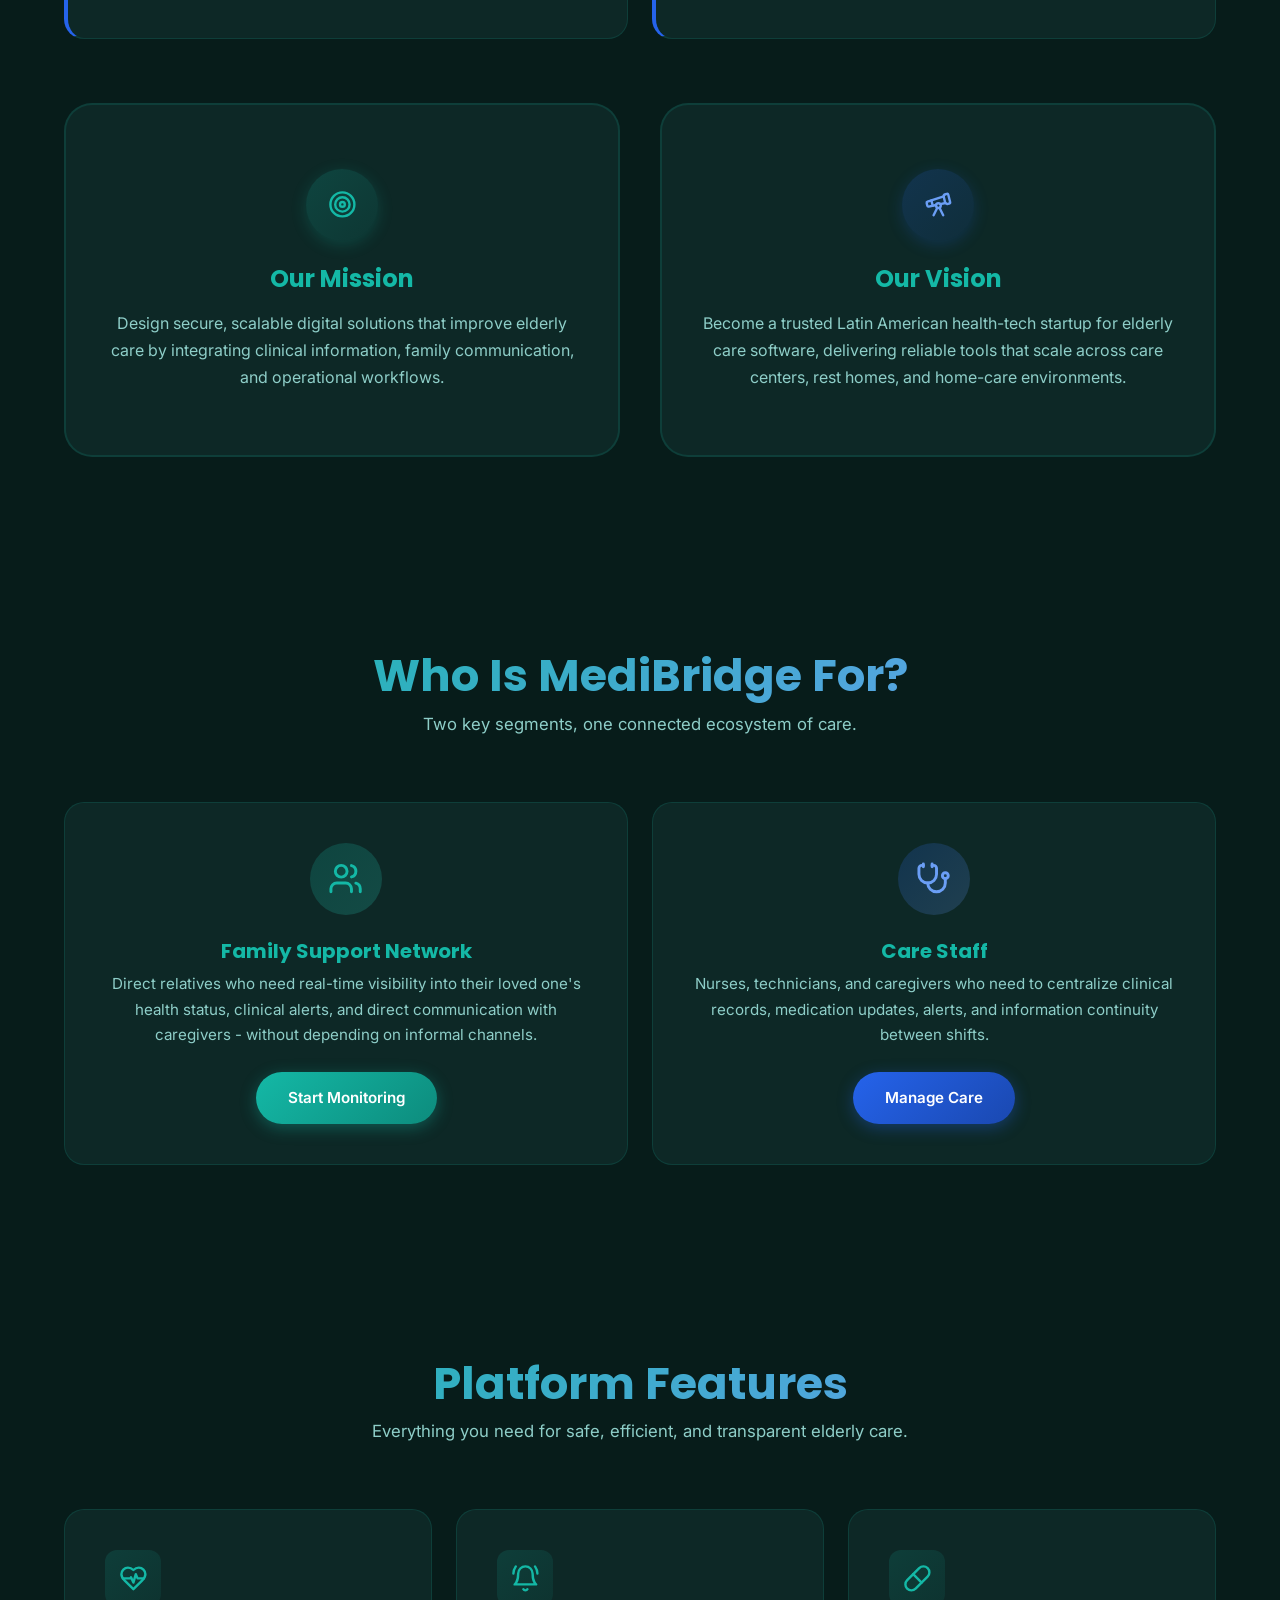
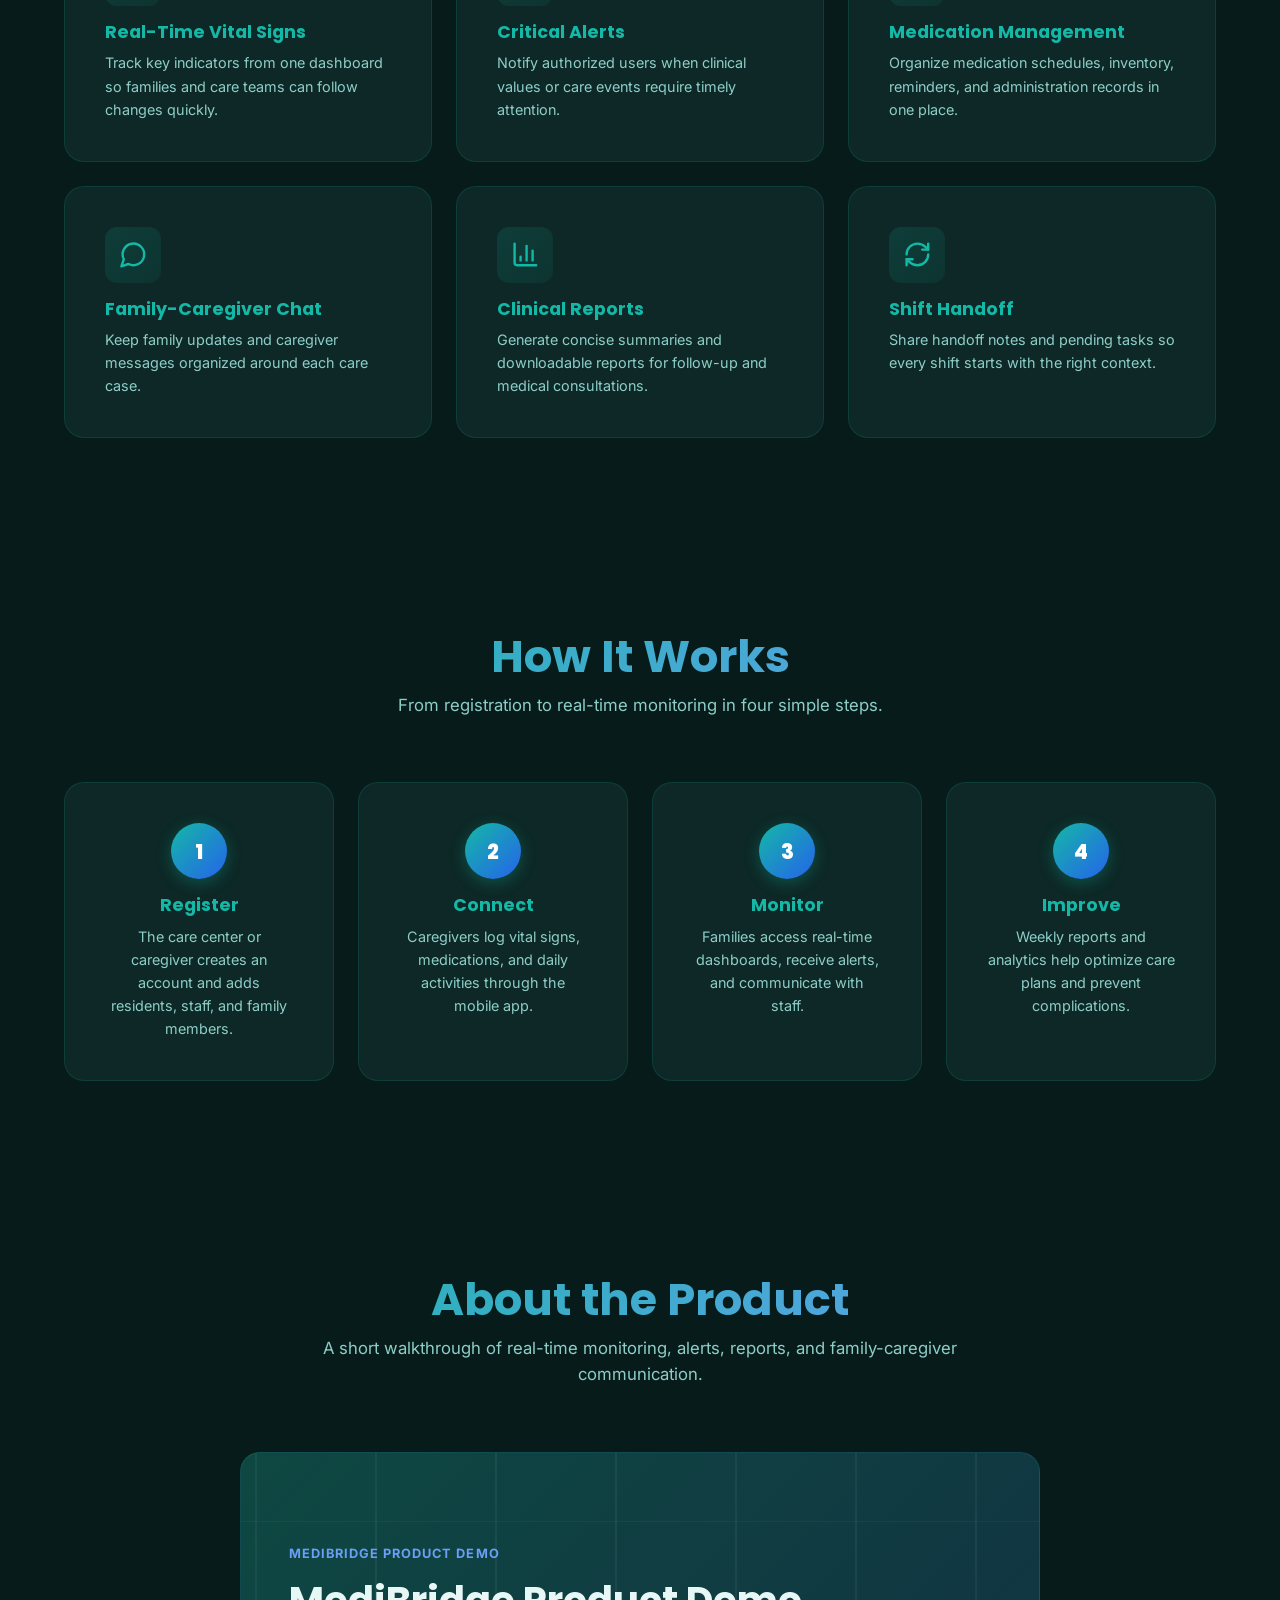
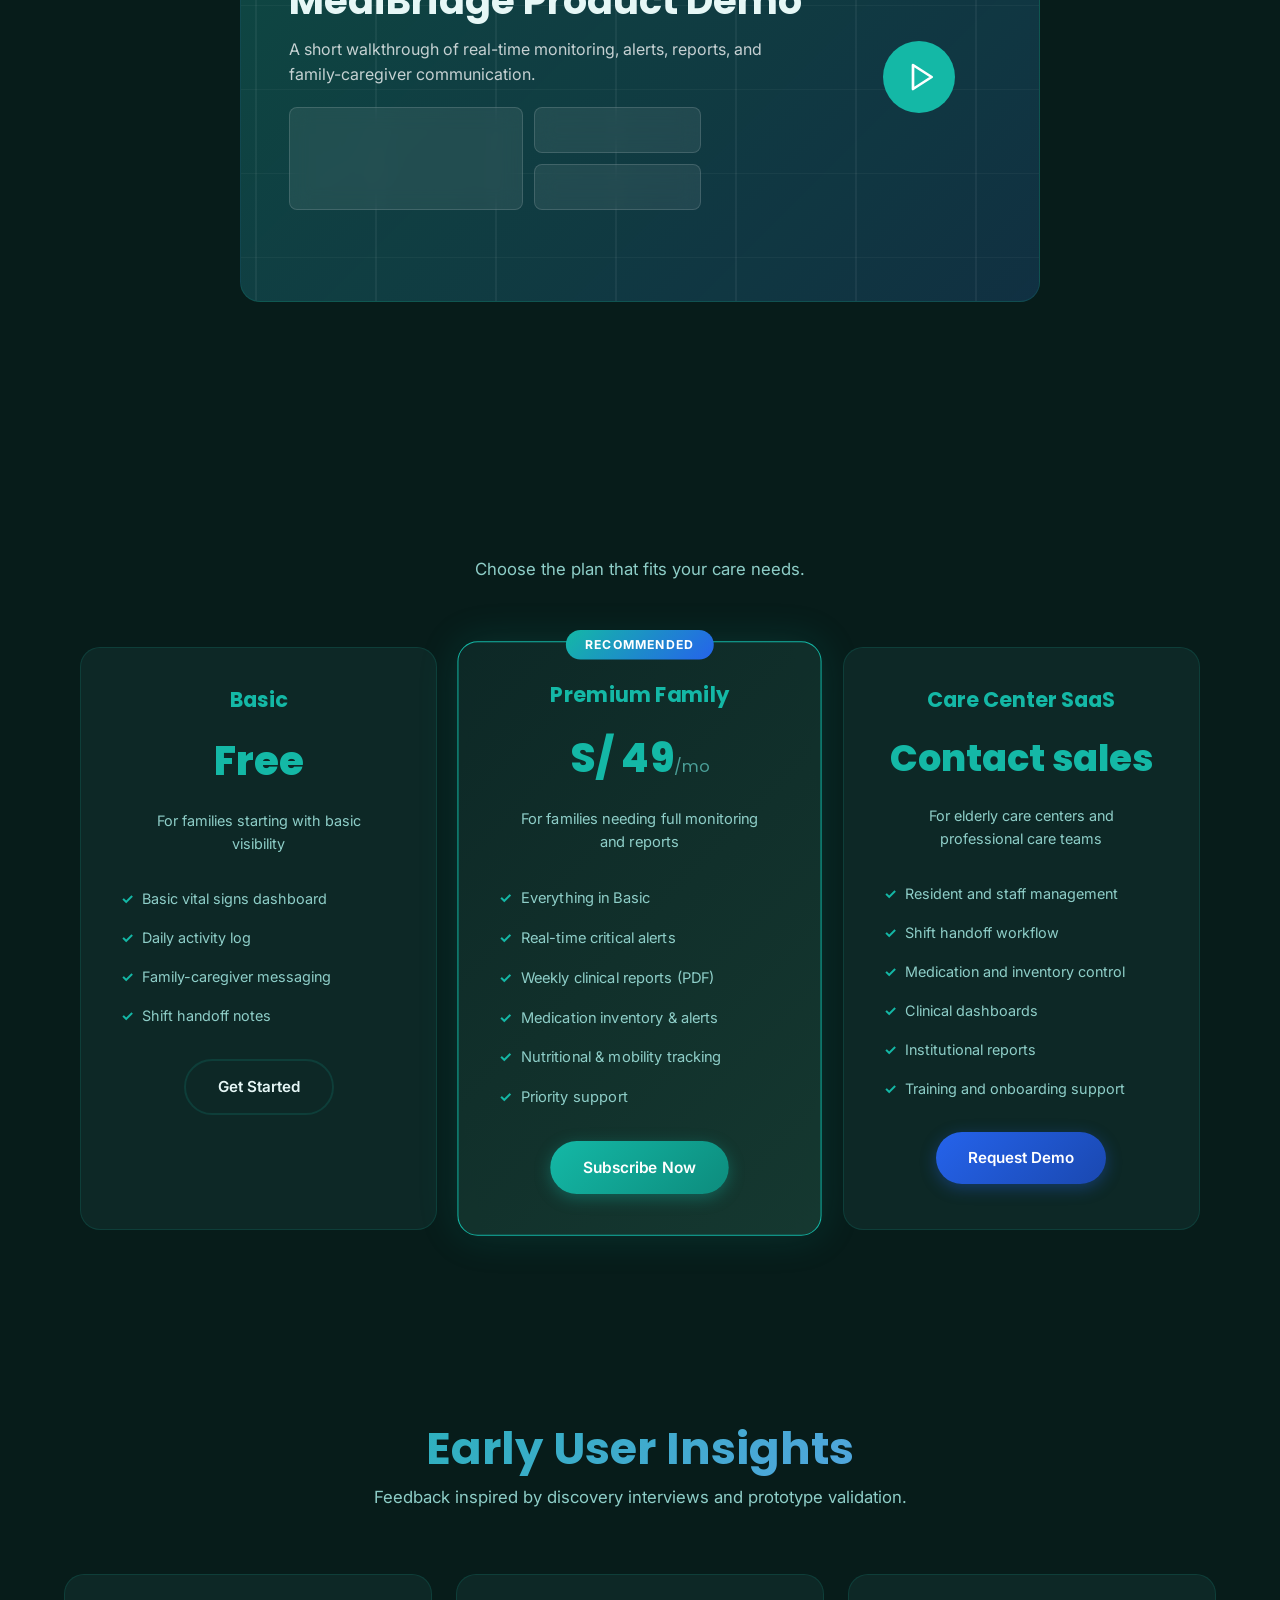
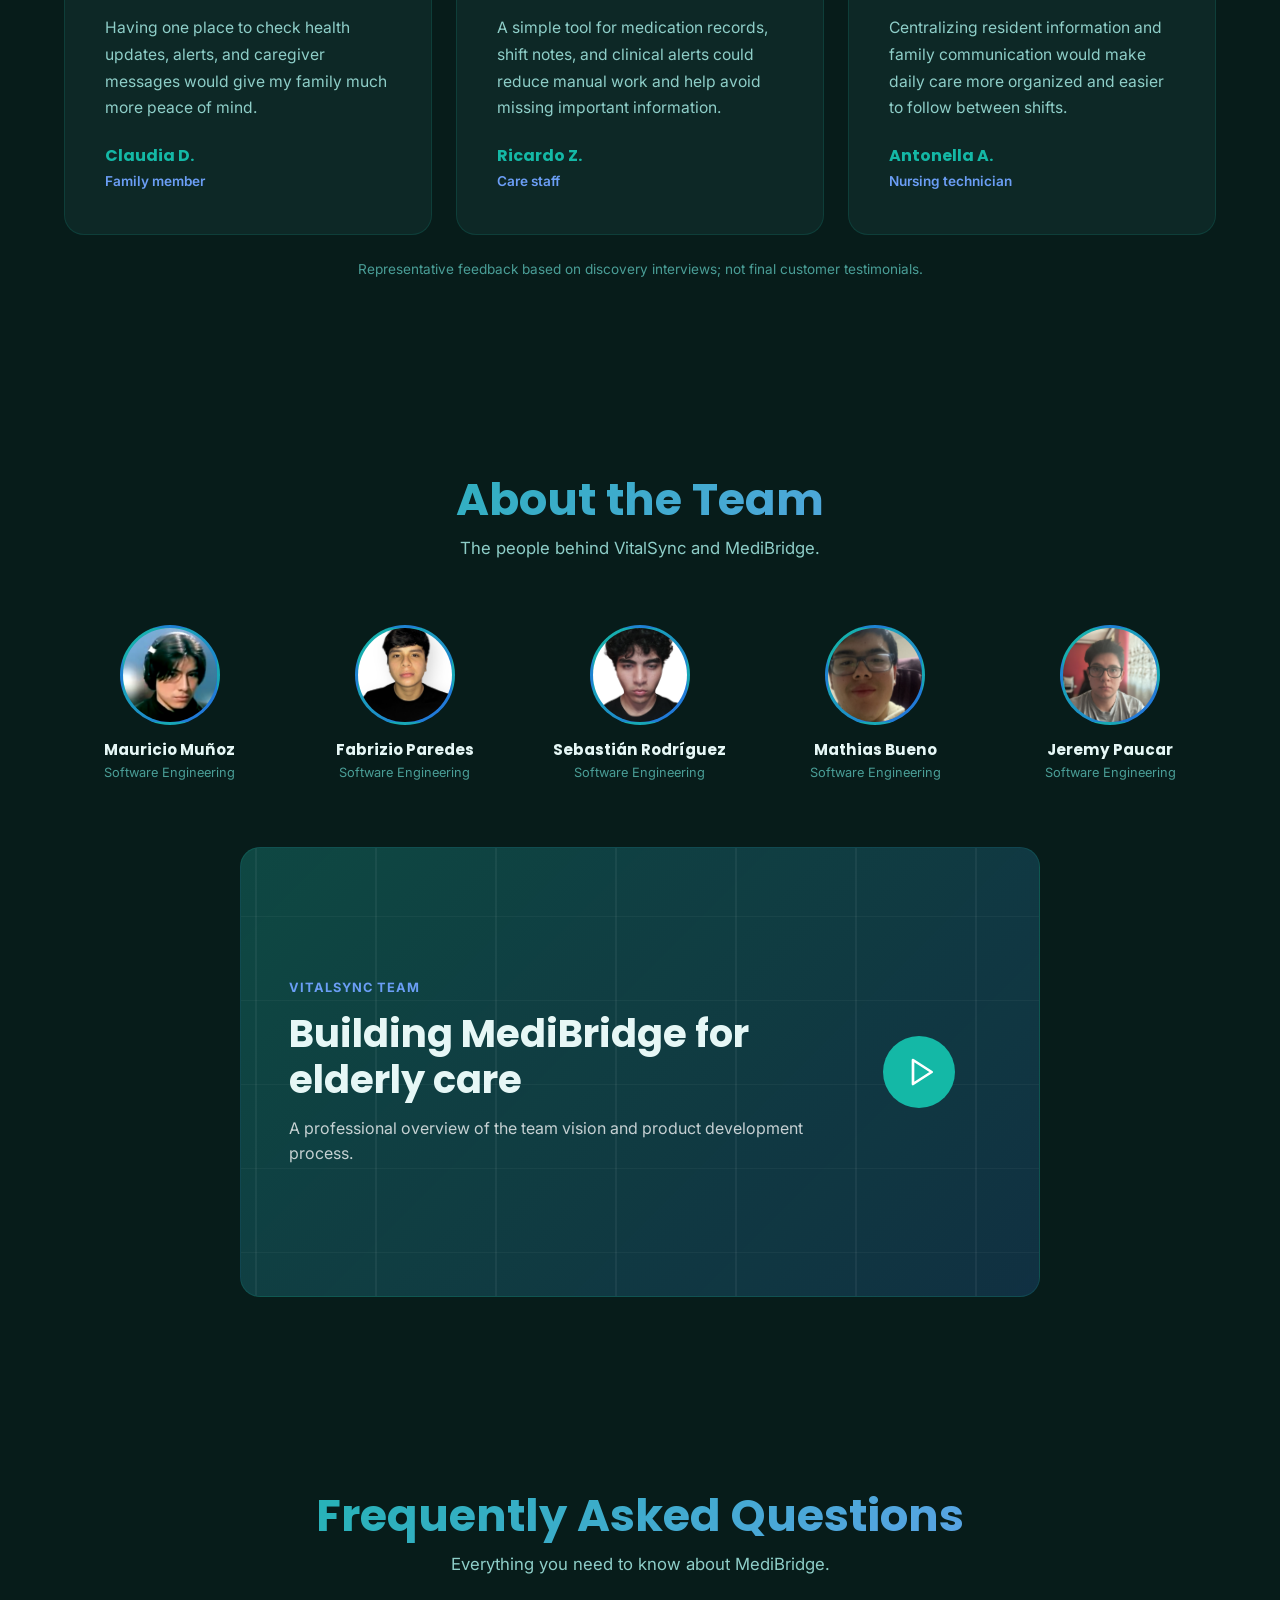
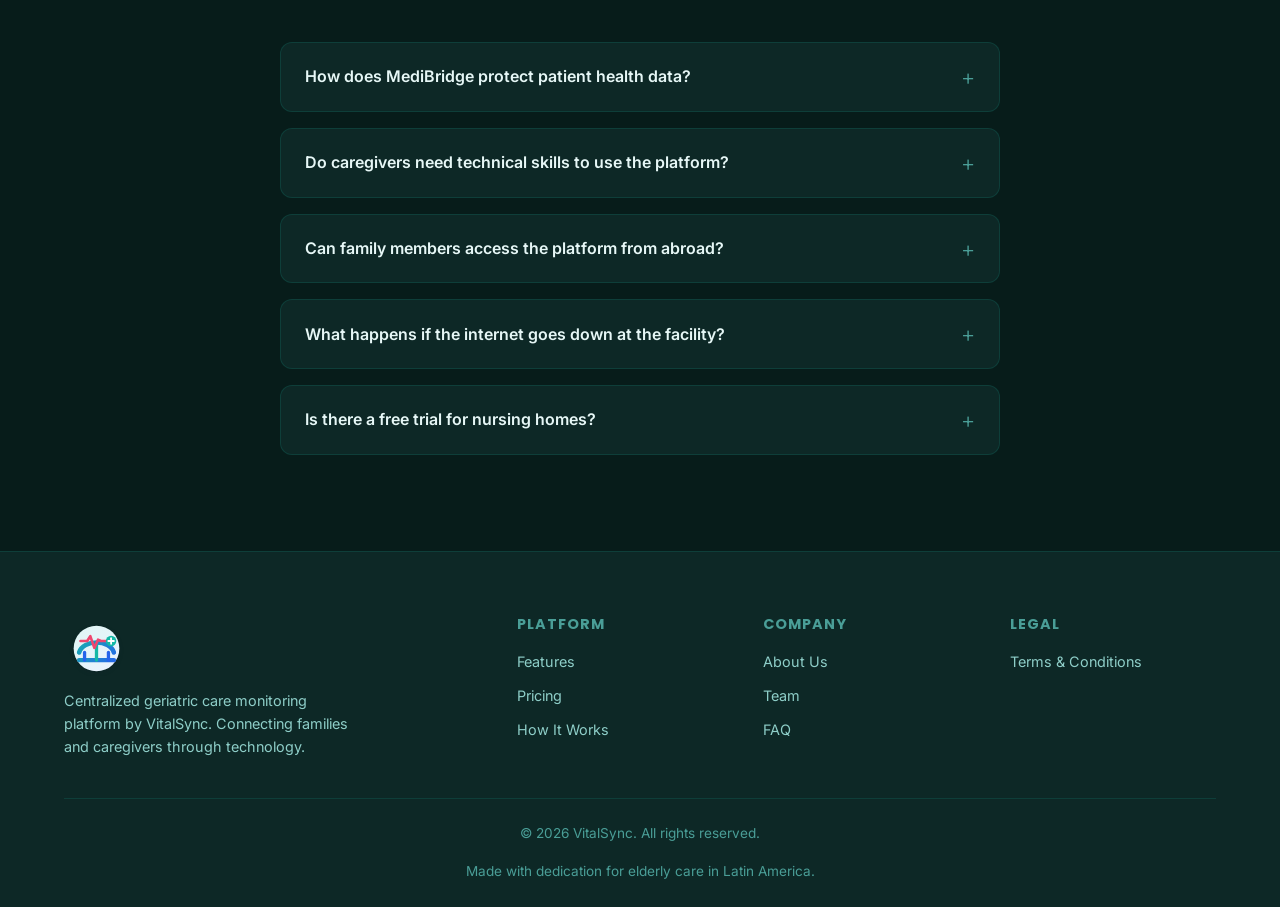
==== commit 1b931811: "feat:correcting some irregularities" ====
--- a/index.html
+++ b/index.html
@@ -363,27 +363,27 @@
         <div class="team-grid fade-up">
           <div class="team-member">
             <img src="assets/img/team/Muñoz Vilcapoma Mauricio.png" alt="Mauricio Muñoz" class="team-avatar" />
-            <h4>Mauricio Muñoz</h4>
+            <h4 translate="no">Mauricio Muñoz</h4>
             <p>Software Engineering</p>
           </div>
           <div class="team-member">
             <img src="assets/img/team/Paredes Santos, Fabrizio Alberto.png" alt="Fabrizio Paredes" class="team-avatar" />
-            <h4>Fabrizio Paredes</h4>
+            <h4 translate="no">Fabrizio Paredes</h4>
             <p>Software Engineering</p>
           </div>
           <div class="team-member">
             <img src="assets/img/team/Rodriguez Macedo, Sebastian.png" alt="Sebastián Rodríguez" class="team-avatar" />
-            <h4>Sebastián Rodríguez</h4>
+            <h4 translate="no">Sebastián Rodríguez</h4>
             <p>Software Engineering</p>
           </div>
           <div class="team-member">
             <img src="assets/img/team/Bueno Perales, Mathias Eduardo.png" alt="Mathías Bueno" class="team-avatar" />
-            <h4>Mathías Bueno</h4>
+            <h4 translate="no">Mathias Bueno</h4>
             <p>Software Engineering</p>
           </div>
           <div class="team-member">
             <img src="assets/img/team/Paucar Meneses, Jeremy Alion.png" alt="Jeremy Paucar" class="team-avatar" />
-            <h4>Jeremy Paucar</h4>
+            <h4 translate="no">Jeremy Paucar</h4>
             <p>Software Engineering</p>
           </div>
         </div>
--- a/style.css
+++ b/style.css
@@ -4,28 +4,29 @@
   --font-display: 'Poppins', sans-serif;
   --font-body: 'Inter', sans-serif;
 
-  --primary: #1565C0;
-  --primary-dark: #0D47A1;
-  --primary-light: #42A5F5;
-  --accent: #00897B;
-  --accent-dark: #00695C;
-  --accent-light: #4DB6AC;
-
-  --bg: #0B1120;
-  --bg-surface: #111827;
-  --bg-elevated: #1F2937;
-  --text: #F9FAFB;
-  --text-secondary: #9CA3AF;
-  --text-muted: #6B7280;
-  --border: rgba(255, 255, 255, 0.08);
+  --primary: #14B8A6;
+  --primary-dark: #0D8C7D;
+  --primary-light: #2DD4C0;
+  --accent: #2563EB;
+  --accent-dark: #1A48B0;
+  --accent-light: #6B9EF5;
+  --pulse: #EF476F;
+
+  --bg: #071C1A;
+  --bg-surface: #0D2826;
+  --bg-elevated: #153830;
+  --text: #E6F7F6;
+  --text-secondary: #8ECEC8;
+  --text-muted: #4A9E97;
+  --border: rgba(20, 184, 166, 0.15);
   --shadow: 0 4px 24px rgba(0, 0, 0, 0.4);
-  --shadow-lg: 0 12px 48px rgba(0, 0, 0, 0.5);
-  --glass: rgba(255, 255, 255, 0.04);
-  --glass-border: rgba(255, 255, 255, 0.08);
-  --overlay: rgba(11, 17, 32, 0.75);
-
-  --nav-bg: rgba(11, 17, 32, 0.92);
-  --nav-text: #F9FAFB;
+  --shadow-lg: 0 12px 48px rgba(0, 0, 0, 0.55);
+  --glass: rgba(255, 255, 255, 0.06);
+  --glass-border: rgba(20, 184, 166, 0.18);
+  --overlay: rgba(5, 25, 22, 0.72);
+
+  --nav-bg: rgba(7, 28, 26, 0.94);
+  --nav-text: #E6F7F6;
 
   --radius-sm: 8px;
   --radius-md: 12px;
@@ -46,18 +47,21 @@
 }
 
 [data-theme="light"] {
-  --bg: #F8FAFC;
-  --bg-surface: #FFFFFF;
-  --bg-elevated: #F1F5F9;
-  --text: #0F172A;
-  --text-secondary: #475569;
-  --text-muted: #94A3B8;
-  --border: rgba(0, 0, 0, 0.08);
-  --shadow: 0 4px 24px rgba(0, 0, 0, 0.08);
-  --shadow-lg: 0 12px 48px rgba(0, 0, 0, 0.12);
-  --glass: rgba(255, 255, 255, 0.7);
-  --glass-border: rgba(0, 0, 0, 0.06);
-  --overlay: rgba(15, 23, 42, 0.6);
+  --bg: #E6F7F6;
+  --bg-surface: #F0FAFA;
+  --bg-elevated: #D4EFED;
+  --text: #082320;
+  --text-secondary: #2B5C58;
+  --text-muted: #4A9E97;
+  --border: rgba(13, 140, 125, 0.15);
+  --shadow: 0 4px 24px rgba(13, 140, 125, 0.12);
+  --shadow-lg: 0 12px 48px rgba(13, 140, 125, 0.18);
+  --glass: rgba(255, 255, 255, 0.55);
+  --glass-border: rgba(13, 140, 125, 0.18);
+  --overlay: rgba(5, 30, 28, 0.68);
+
+  --nav-bg: rgba(230, 247, 246, 0.94);
+  --nav-text: #082320;
 }
 
 *,
@@ -114,7 +118,7 @@
   left: 1rem;
   z-index: 1100;
   padding: 0.75rem 1.25rem;
-  background: var(--primary);
+  background: #14B8A6;
   color: #fff;
   border-radius: var(--radius-sm);
   font-weight: 600;
@@ -127,7 +131,7 @@
 }
 
 :focus-visible {
-  outline: 2px solid var(--primary-light);
+  outline: 2px solid #14B8A6;
   outline-offset: 3px;
   border-radius: 4px;
 }
@@ -147,6 +151,10 @@
   font-size: clamp(1.8rem, 4vw, 2.8rem);
   text-align: center;
   margin-bottom: var(--space-xs);
+  background: linear-gradient(135deg, #14B8A6, #6B9EF5);
+  -webkit-background-clip: text;
+  -webkit-text-fill-color: transparent;
+  background-clip: text;
 }
 
 .section-subtitle {
@@ -171,27 +179,27 @@
 }
 
 .btn-primary {
-  background: linear-gradient(135deg, var(--primary), var(--primary-dark));
+  background: linear-gradient(135deg, #14B8A6, #0D8C7D);
   color: #fff;
-  box-shadow: 0 4px 16px rgba(21, 101, 192, 0.35);
+  box-shadow: 0 4px 16px rgba(20, 184, 166, 0.35);
 }
 
 .btn-primary:hover {
-  background: linear-gradient(135deg, var(--primary-dark), var(--primary));
+  background: linear-gradient(135deg, #0D8C7D, #14B8A6);
   transform: translateY(-3px);
-  box-shadow: 0 8px 28px rgba(21, 101, 192, 0.5);
+  box-shadow: 0 8px 28px rgba(20, 184, 166, 0.5);
 }
 
 .btn-accent {
-  background: linear-gradient(135deg, var(--accent), var(--accent-dark));
+  background: linear-gradient(135deg, #2563EB, #1A48B0);
   color: #fff;
-  box-shadow: 0 4px 16px rgba(0, 137, 123, 0.35);
+  box-shadow: 0 4px 16px rgba(37, 99, 235, 0.35);
 }
 
 .btn-accent:hover {
-  background: linear-gradient(135deg, var(--accent-dark), var(--accent));
+  background: linear-gradient(135deg, #1A48B0, #2563EB);
   transform: translateY(-3px);
-  box-shadow: 0 8px 28px rgba(0, 137, 123, 0.5);
+  box-shadow: 0 8px 28px rgba(37, 99, 235, 0.5);
 }
 
 .btn-outline {
@@ -201,8 +209,8 @@
 }
 
 .btn-outline:hover {
-  border-color: var(--primary-light);
-  color: var(--primary-light);
+  border-color: #14B8A6;
+  color: #14B8A6;
   transform: translateY(-2px);
 }
 
@@ -253,7 +261,7 @@
 .card:hover {
   transform: translateY(-4px);
   box-shadow: var(--shadow-lg);
-  border-color: var(--primary-light);
+  border-color: #14B8A6;
 }
 
 .fade-up {
@@ -356,7 +364,7 @@
 .nav-logo-icon {
   width: 36px;
   height: 36px;
-  background: linear-gradient(135deg, var(--primary), var(--accent));
+  background: linear-gradient(135deg, #14B8A6, #2563EB);
   border-radius: var(--radius-sm);
   display: flex;
   align-items: center;
@@ -381,7 +389,7 @@
 
 .nav-links a:hover {
   opacity: 1;
-  color: var(--primary-light);
+  color: #14B8A6;
 }
 
 .nav-actions {
@@ -418,8 +426,8 @@
 }
 
 .lang-toggle:hover {
-  border-color: var(--primary-light);
-  color: var(--primary-light);
+  border-color: #14B8A6;
+  color: #14B8A6;
 }
 
 .hamburger {
@@ -511,23 +519,15 @@
   inset: 0;
   background: linear-gradient(
     180deg,
-    rgba(11, 17, 32, 0.75) 0%,
-    rgba(11, 17, 32, 0.85) 50%,
-    rgba(11, 17, 32, 0.95) 85%,
+    rgba(5, 30, 40, 0.62) 0%,
+    rgba(5, 35, 45, 0.72) 50%,
+    rgba(4, 25, 35, 0.88) 85%,
     var(--bg) 100%
   );
   z-index: 1;
 }
 
-[data-theme="light"] .hero-overlay {
-  background: linear-gradient(
-    180deg,
-    rgba(11, 17, 32, 0.80) 0%,
-    rgba(11, 17, 32, 0.88) 50%,
-    rgba(11, 17, 32, 0.96) 85%,
-    var(--bg) 100%
-  );
-}
+
 
 .hero-content {
   position: relative;
@@ -543,7 +543,7 @@
 }
 
 .hero-content .hero-badge {
-  color: var(--accent-light);
+  color: #6B9EF5;
 }
 
 .hero-content .kpi-label {
@@ -555,8 +555,8 @@
   align-items: center;
   gap: 0.5rem;
   padding: 0.5rem 1.2rem;
-  background: var(--glass);
-  border: 1px solid var(--glass-border);
+  background: rgba(255, 255, 255, 0.12);
+  border: 1px solid rgba(255, 255, 255, 0.25);
   border-radius: var(--radius-xl);
   font-size: 0.85rem;
   font-weight: 500;
@@ -569,11 +569,11 @@
   font-size: clamp(2.5rem, 8vw, 4.5rem);
   font-weight: 800;
   margin-bottom: var(--space-sm);
-  background: linear-gradient(135deg, #fff 0%, var(--primary-light) 50%, var(--accent-light) 100%);
+  background: linear-gradient(135deg, #fff 0%, #14B8A6 50%, #6B9EF5 100%);
   -webkit-background-clip: text;
   -webkit-text-fill-color: transparent;
   background-clip: text;
-  text-shadow: 0 2px 20px rgba(66, 165, 245, 0.3);
+  text-shadow: 0 2px 20px rgba(20, 184, 166, 0.2);
 }
 
 .hero-subtitle {
@@ -603,8 +603,8 @@
 .kpi {
   text-align: center;
   padding: var(--space-sm);
-  background: var(--glass);
-  border: 1px solid var(--glass-border);
+  background: rgba(255, 255, 255, 0.12);
+  border: 1px solid rgba(255, 255, 255, 0.25);
   border-radius: var(--radius-md);
   backdrop-filter: blur(8px);
   min-width: 140px;
@@ -614,7 +614,7 @@
   font-family: var(--font-display);
   font-size: clamp(2rem, 5vw, 3rem);
   font-weight: 800;
-  background: linear-gradient(135deg, var(--primary-light), var(--accent-light));
+  background: linear-gradient(135deg, #14B8A6, #6B9EF5);
   -webkit-background-clip: text;
   -webkit-text-fill-color: transparent;
   background-clip: text;
@@ -638,13 +638,17 @@
   border: 1px solid var(--border);
   border-radius: var(--radius-lg);
   padding: var(--space-lg);
-  border-left: 4px solid var(--accent);
+  border-left: 4px solid #2563EB;
 }
 
 .solution-problem h3 {
   font-size: 1.3rem;
   margin-bottom: var(--space-sm);
-  color: var(--accent-light);
+  color: #6B9EF5;
+}
+
+[data-theme="light"] .solution-problem h3 {
+  color: #1A48B0;
 }
 
 .solution-problem p {
@@ -685,7 +689,7 @@
 .mv-card:hover {
   transform: translateY(-6px);
   box-shadow: var(--shadow-lg);
-  border-color: var(--primary-light);
+  border-color: #14B8A6;
 }
 
 .mv-card:hover::before {
@@ -709,21 +713,22 @@
 }
 
 .mv-card-icon.mission {
-  background: linear-gradient(135deg, rgba(21, 101, 192, 0.2), rgba(21, 101, 192, 0.1));
-  color: var(--primary-light);
-  box-shadow: 0 4px 16px rgba(21, 101, 192, 0.2);
+  background: linear-gradient(135deg, rgba(20, 184, 166, 0.2), rgba(20, 184, 166, 0.1));
+  color: #14B8A6;
+  box-shadow: 0 4px 16px rgba(20, 184, 166, 0.2);
 }
 
 .mv-card-icon.vision {
-  background: linear-gradient(135deg, rgba(0, 137, 123, 0.2), rgba(0, 137, 123, 0.1));
-  color: var(--accent-light);
-  box-shadow: 0 4px 16px rgba(0, 137, 123, 0.2);
+  background: linear-gradient(135deg, rgba(37, 99, 235, 0.2), rgba(37, 99, 235, 0.1));
+  color: #6B9EF5;
+  box-shadow: 0 4px 16px rgba(37, 99, 235, 0.2);
 }
 
 .mv-card h3 {
   font-size: 1.5rem;
   margin-bottom: var(--space-sm);
   font-weight: 700;
+  color: #14B8A6;
 }
 
 .mv-card p {
@@ -753,7 +758,7 @@
 .profile-card:hover {
   transform: translateY(-6px);
   box-shadow: var(--shadow-lg);
-  border-color: var(--primary-light);
+  border-color: #14B8A6;
 }
 
 .profile-icon {
@@ -768,18 +773,19 @@
 }
 
 .profile-card:nth-child(1) .profile-icon {
-  background: linear-gradient(135deg, rgba(21, 101, 192, 0.2), rgba(66, 165, 245, 0.2));
-  color: var(--primary-light);
+  background: linear-gradient(135deg, rgba(20, 184, 166, 0.2), rgba(45, 212, 192, 0.2));
+  color: #14B8A6;
 }
 
 .profile-card:nth-child(2) .profile-icon {
-  background: linear-gradient(135deg, rgba(0, 137, 123, 0.2), rgba(77, 182, 172, 0.2));
-  color: var(--accent-light);
+  background: linear-gradient(135deg, rgba(37, 99, 235, 0.2), rgba(107, 158, 245, 0.2));
+  color: #6B9EF5;
 }
 
 .profile-card h3 {
   font-size: 1.25rem;
   margin-bottom: var(--space-xs);
+  color: #14B8A6;
 }
 
 .profile-card p {
@@ -807,7 +813,7 @@
 .feature-card:hover {
   transform: translateY(-4px);
   box-shadow: var(--shadow);
-  border-color: var(--accent);
+  border-color: #14B8A6;
 }
 
 .feature-icon {
@@ -819,8 +825,8 @@
   justify-content: center;
   font-size: 1.6rem;
   margin-bottom: var(--space-sm);
-  background: linear-gradient(135deg, rgba(21, 101, 192, 0.15), rgba(21, 101, 192, 0.08));
-  color: var(--primary-light);
+  background: linear-gradient(135deg, rgba(20, 184, 166, 0.15), rgba(20, 184, 166, 0.08));
+  color: #14B8A6;
   transition: transform var(--transition);
 }
 
@@ -828,14 +834,12 @@
   transform: scale(1.1) rotate(-5deg);
 }
 
-.feature-card:nth-child(even) .feature-icon {
-  background: linear-gradient(135deg, rgba(0, 137, 123, 0.15), rgba(0, 137, 123, 0.08));
-  color: var(--accent-light);
-}
+
 
 .feature-card h3 {
   font-size: 1.1rem;
   margin-bottom: var(--space-xs);
+  color: #14B8A6;
 }
 
 .feature-card p {
@@ -865,7 +869,7 @@
   width: 56px;
   height: 56px;
   border-radius: 50%;
-  background: linear-gradient(135deg, var(--primary), var(--accent));
+  background: linear-gradient(135deg, #14B8A6, #2563EB);
   color: #fff;
   font-family: var(--font-display);
   font-weight: 800;
@@ -874,18 +878,19 @@
   align-items: center;
   justify-content: center;
   margin: 0 auto var(--space-sm);
-  box-shadow: 0 4px 16px rgba(21, 101, 192, 0.3);
+  box-shadow: 0 4px 16px rgba(20, 184, 166, 0.3);
   transition: transform var(--transition), box-shadow var(--transition);
 }
 
 .step-card:hover .step-number {
   transform: scale(1.15);
-  box-shadow: 0 8px 24px rgba(21, 101, 192, 0.5);
+  box-shadow: 0 8px 24px rgba(20, 184, 166, 0.5);
 }
 
 .step-card h3 {
   font-size: 1.1rem;
   margin-bottom: var(--space-xs);
+  color: #14B8A6;
 }
 
 .step-card p {
@@ -912,7 +917,7 @@
 
 .video-placeholder {
   background:
-    linear-gradient(135deg, rgba(21, 101, 192, 0.32), rgba(0, 137, 123, 0.22)),
+    linear-gradient(135deg, rgba(20, 184, 166, 0.22), rgba(37, 99, 235, 0.14)),
     var(--bg-surface);
   cursor: default;
 }
@@ -942,7 +947,7 @@
 }
 
 .video-placeholder-kicker {
-  color: var(--accent-light);
+  color: #6B9EF5;
   font-size: 0.8rem;
   font-weight: 700;
   letter-spacing: 0.08em;
@@ -994,13 +999,13 @@
   width: 72px;
   height: 72px;
   border-radius: 50%;
-  background: var(--primary);
+  background: #14B8A6;
   display: flex;
   align-items: center;
   justify-content: center;
   font-size: 1.8rem;
   color: #fff;
-  box-shadow: 0 0 0 0 rgba(21, 101, 192, 0.5);
+  box-shadow: 0 0 0 0 rgba(20, 184, 166, 0.5);
   animation: pulse-ring 2s infinite;
   transition: transform var(--transition);
   z-index: 2;
@@ -1020,9 +1025,9 @@
 }
 
 @keyframes pulse-ring {
-  0% { box-shadow: 0 0 0 0 rgba(21, 101, 192, 0.5); }
-  70% { box-shadow: 0 0 0 20px rgba(21, 101, 192, 0); }
-  100% { box-shadow: 0 0 0 0 rgba(21, 101, 192, 0); }
+  0% { box-shadow: 0 0 0 0 rgba(20, 184, 166, 0.5); }
+  70% { box-shadow: 0 0 0 20px rgba(20, 184, 166, 0); }
+  100% { box-shadow: 0 0 0 0 rgba(20, 184, 166, 0); }
 }
 
 .video-facade iframe {
@@ -1051,8 +1056,8 @@
 }
 
 .pricing-card.featured {
-  border-color: var(--primary);
-  box-shadow: 0 0 40px rgba(21, 101, 192, 0.15);
+  border-color: #14B8A6;
+  box-shadow: 0 0 40px rgba(20, 184, 166, 0.15);
   background: linear-gradient(135deg, var(--bg-surface), var(--bg-elevated));
   transform: scale(1.02);
 }
@@ -1066,7 +1071,7 @@
   top: -12px;
   left: 50%;
   transform: translateX(-50%);
-  background: linear-gradient(135deg, var(--primary), var(--accent));
+  background: linear-gradient(135deg, #14B8A6, #2563EB);
   color: #fff;
   padding: 0.3rem 1.2rem;
   border-radius: var(--radius-xl);
@@ -1079,13 +1084,14 @@
 .pricing-card h3 {
   font-size: 1.3rem;
   margin-bottom: var(--space-xs);
+  color: #14B8A6;
 }
 
 .pricing-price {
   font-family: var(--font-display);
   font-size: 2.5rem;
   font-weight: 800;
-  color: var(--primary-light);
+  color: #14B8A6;
   margin: var(--space-sm) 0;
 }
 
@@ -1124,7 +1130,7 @@
 
 .pricing-features li::before {
   content: '✓';
-  color: var(--accent);
+  color: #14B8A6;
   font-weight: 700;
 }
 
@@ -1150,7 +1156,7 @@
 
 .insight-card:hover {
   transform: translateY(-4px);
-  border-color: var(--accent);
+  border-color: #14B8A6;
   box-shadow: var(--shadow);
 }
 
@@ -1163,10 +1169,11 @@
 .insight-card h3 {
   font-size: 1rem;
   margin-bottom: 0.2rem;
+  color: #14B8A6;
 }
 
 .insight-card span {
-  color: var(--accent-light);
+  color: #6B9EF5;
   font-size: 0.85rem;
   font-weight: 600;
 }
@@ -1195,7 +1202,7 @@
   width: 100px;
   height: 100px;
   border-radius: 50%;
-  background: linear-gradient(135deg, var(--primary), var(--accent));
+  background: linear-gradient(135deg, #14B8A6, #2563EB);
   margin: 0 auto var(--space-sm);
   display: flex;
   align-items: center;
@@ -1210,7 +1217,7 @@
 }
 
 .team-member:hover .team-avatar {
-  border-color: var(--primary-light);
+  border-color: #14B8A6;
   transform: scale(1.08);
 }
 
@@ -1242,7 +1249,7 @@
 }
 
 .faq-item[open] {
-  border-color: var(--primary);
+  border-color: #14B8A6;
 }
 
 .faq-item summary {
@@ -1271,7 +1278,7 @@
 
 .faq-item[open] summary::after {
   transform: rotate(45deg);
-  color: var(--primary-light);
+  color: #14B8A6;
 }
 
 .faq-item .faq-answer {
@@ -1325,7 +1332,7 @@
 }
 
 .footer-col a:hover {
-  color: var(--primary-light);
+  color: #14B8A6;
 }
 
 .footer-bottom {
@@ -1354,7 +1361,7 @@
   font-size: 1.5rem;
   margin-top: var(--space-lg);
   margin-bottom: var(--space-sm);
-  color: var(--primary-light);
+  color: #14B8A6;
 }
 
 .terms-content h3 {
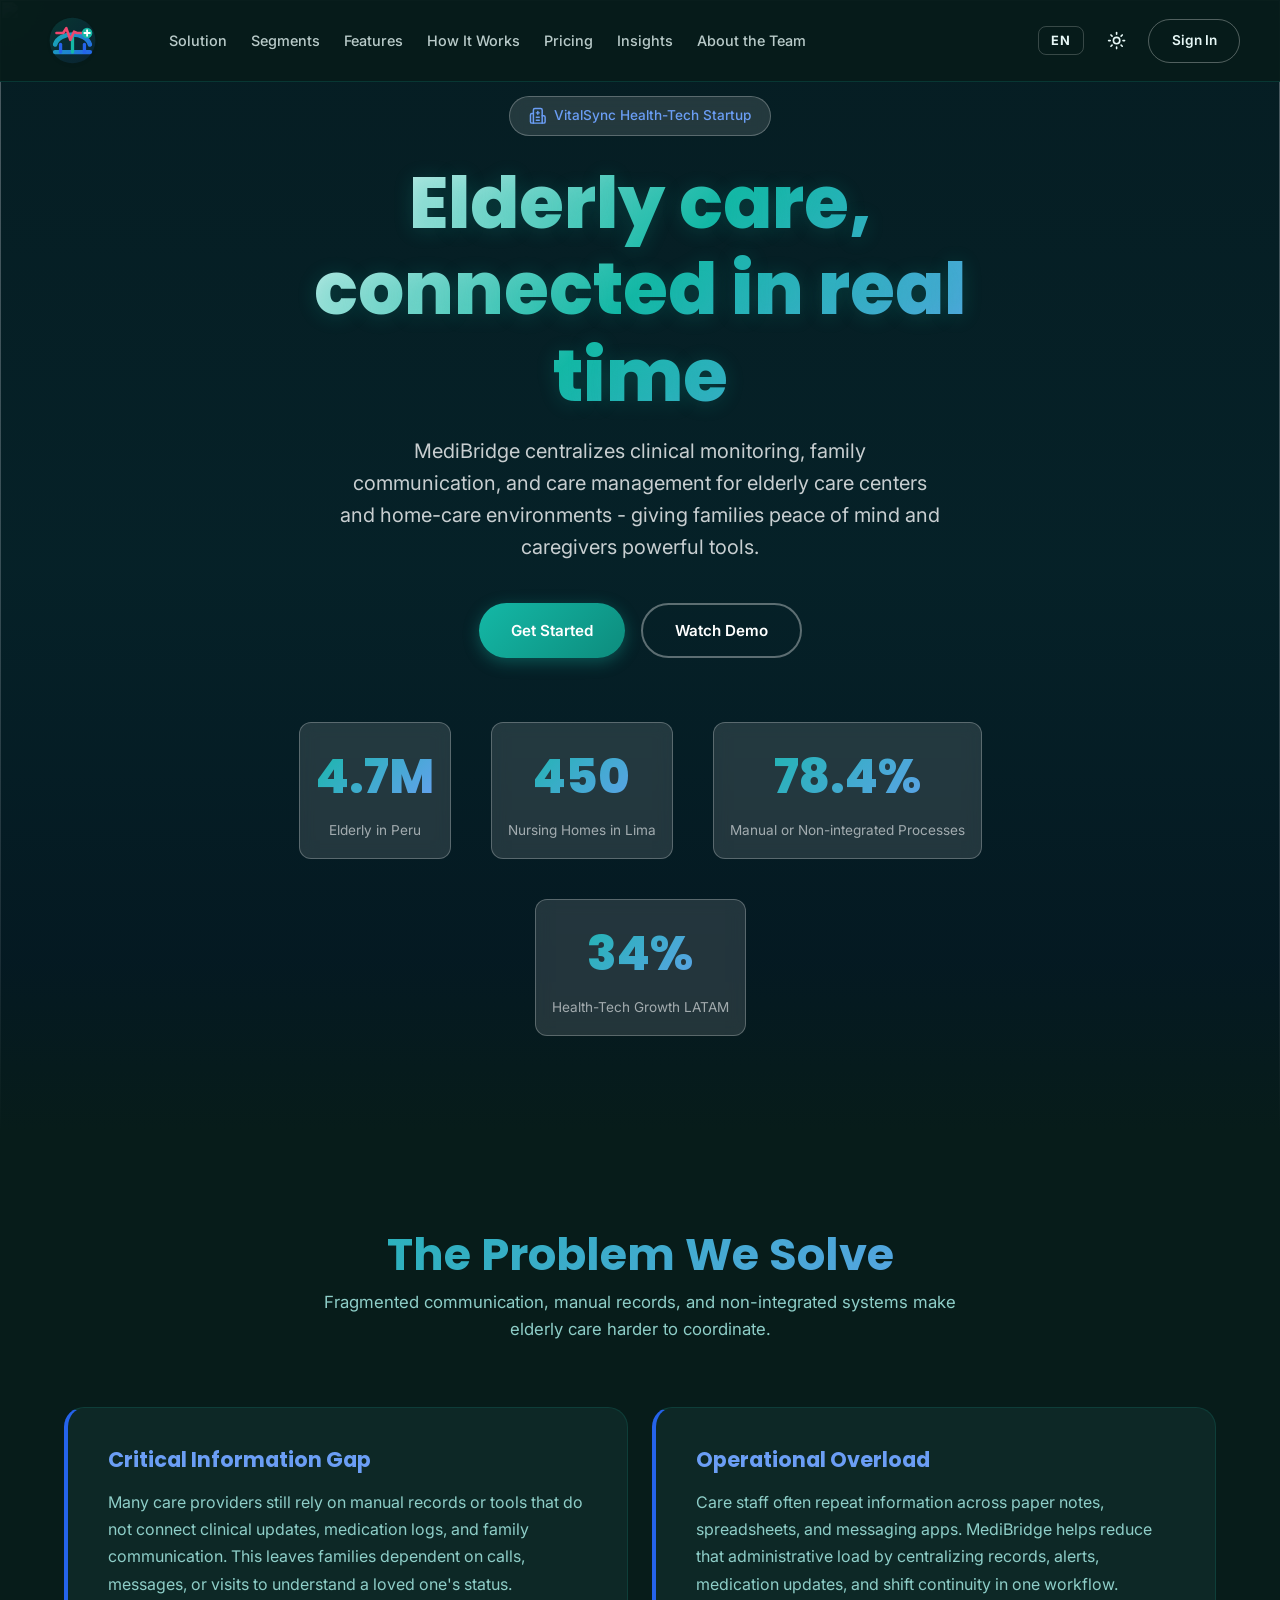
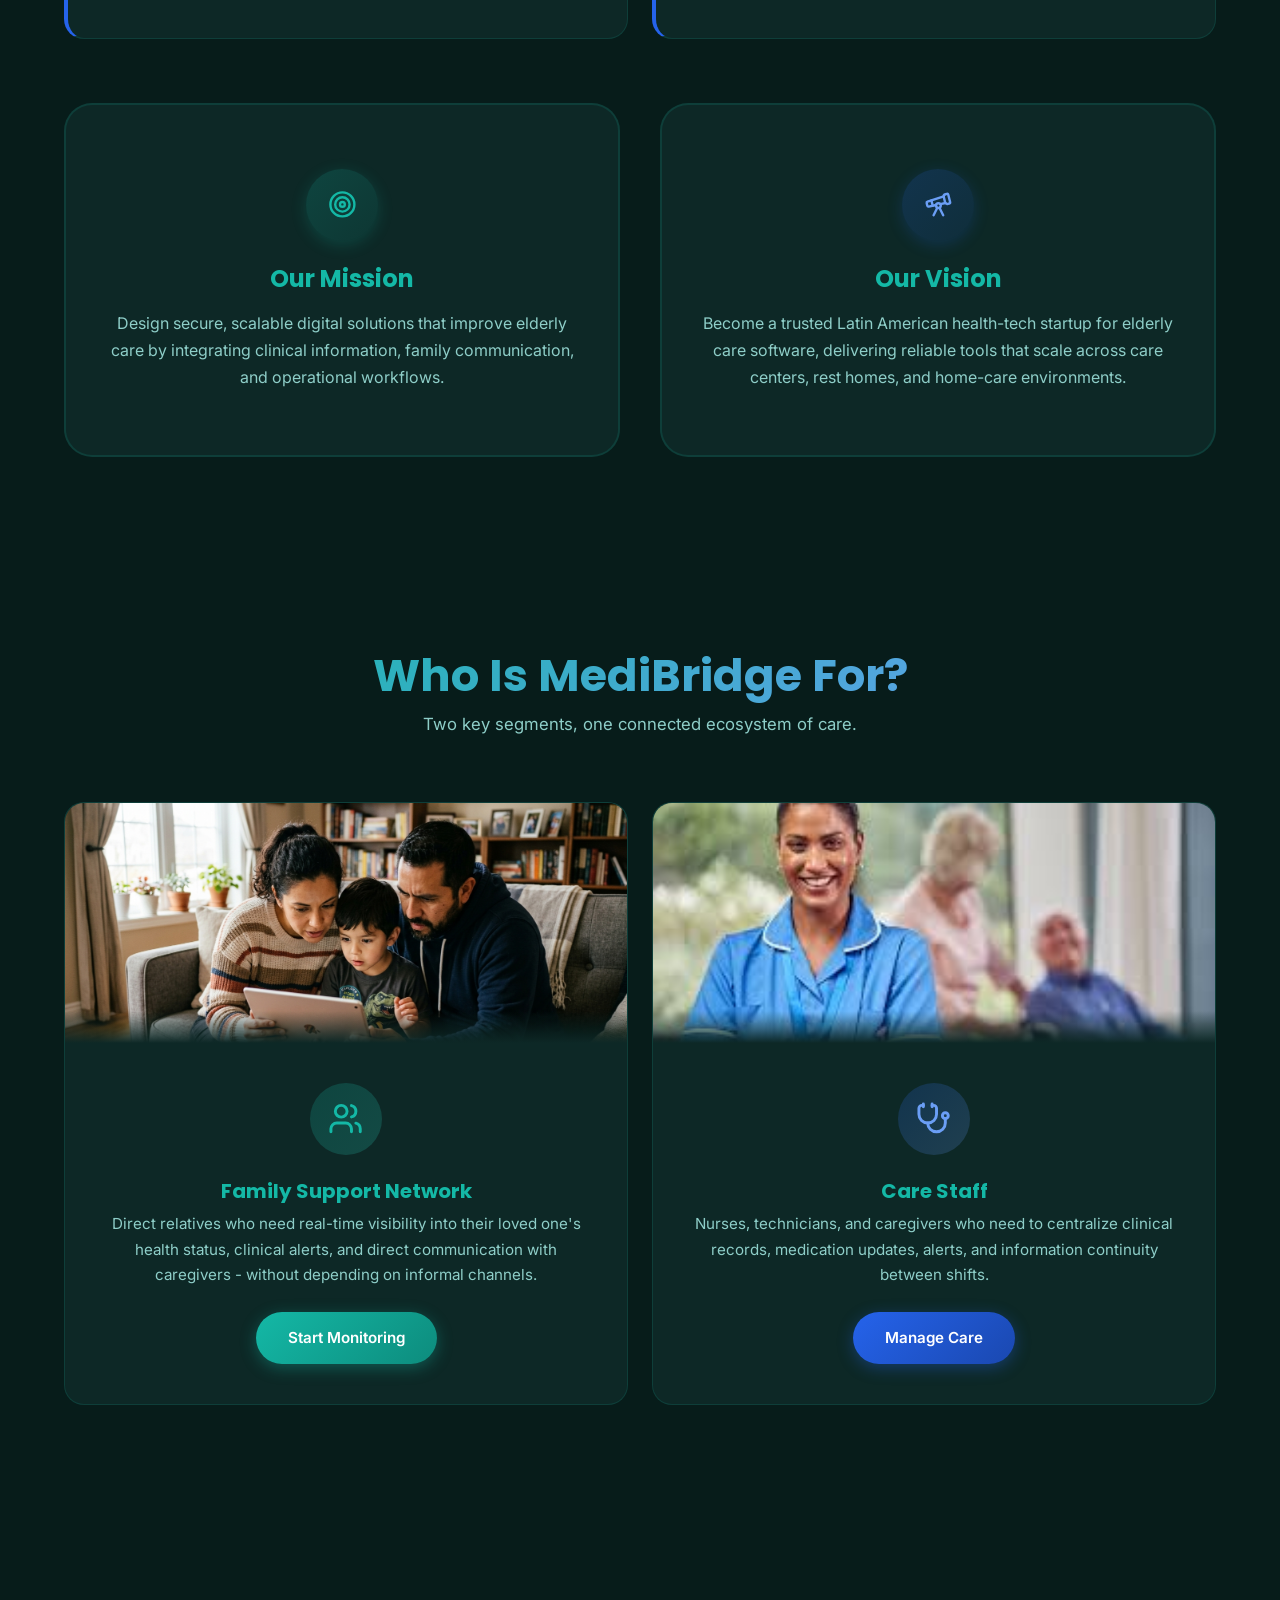
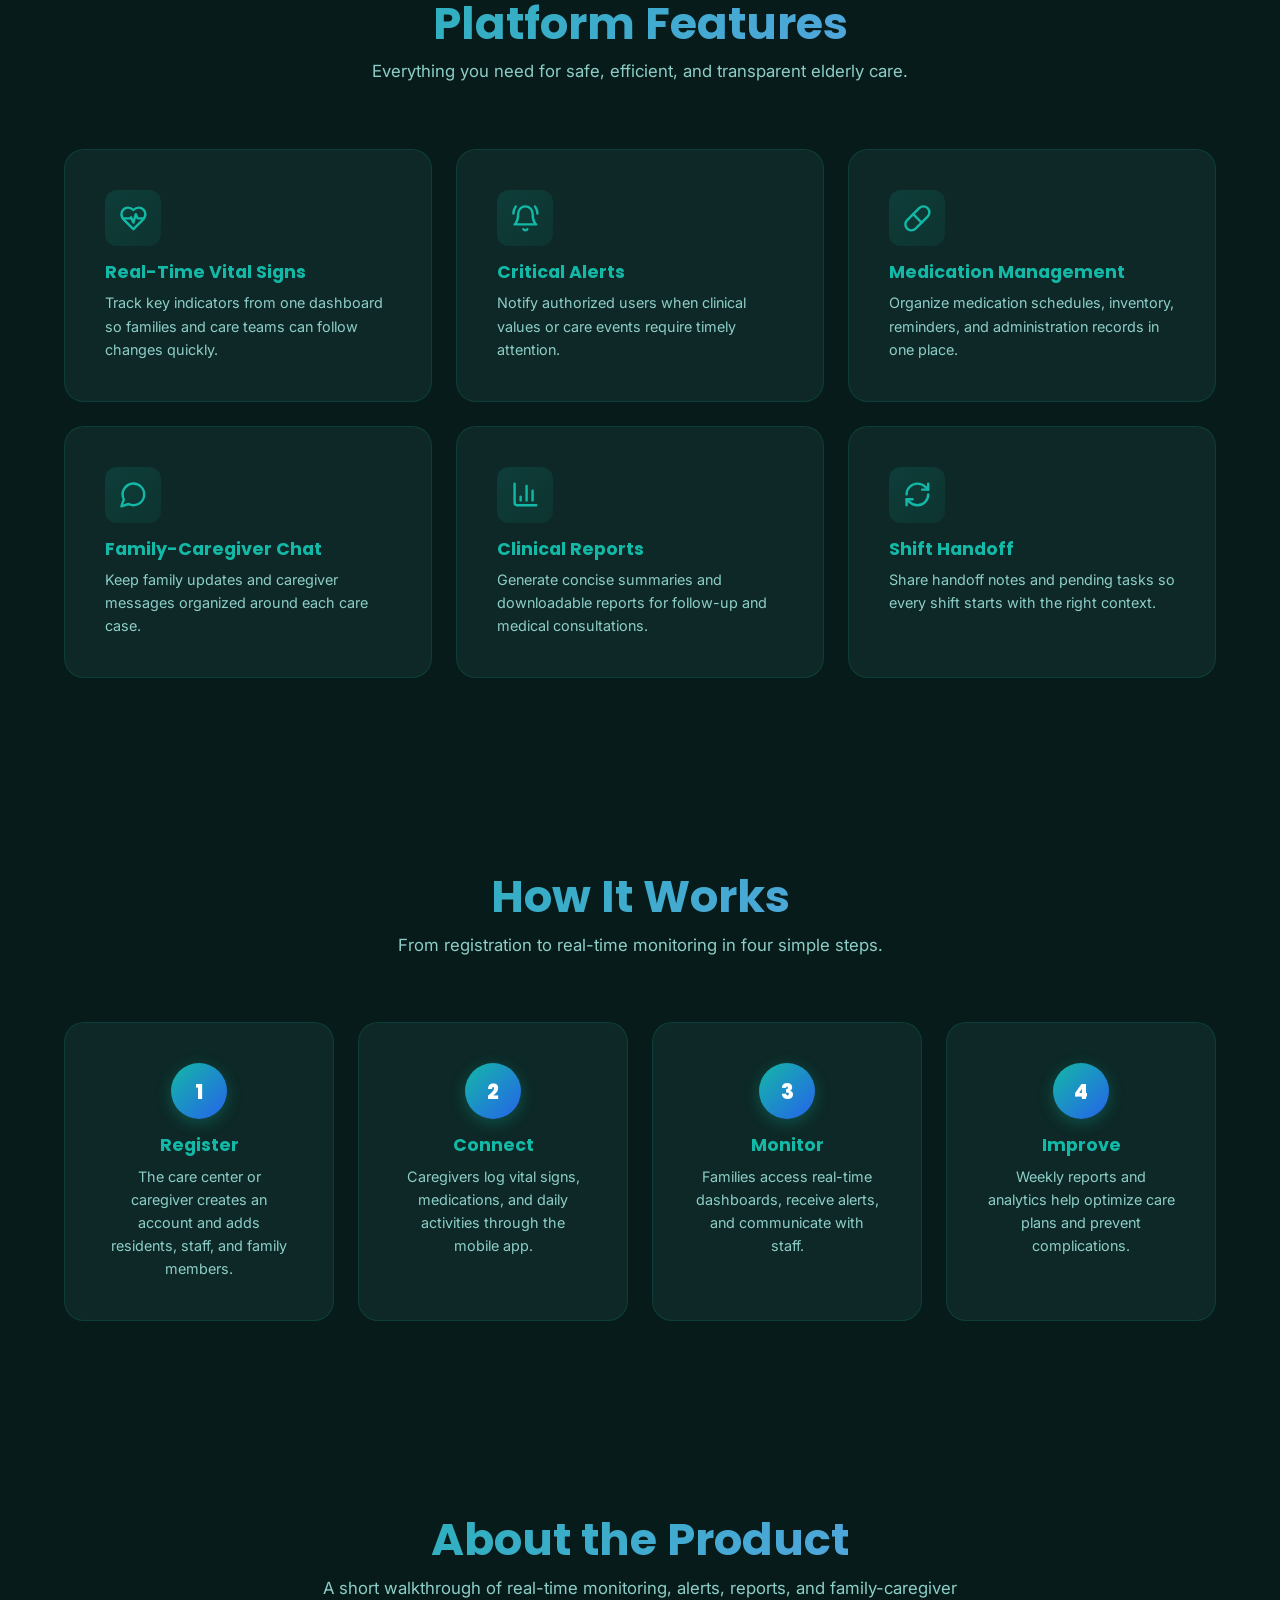
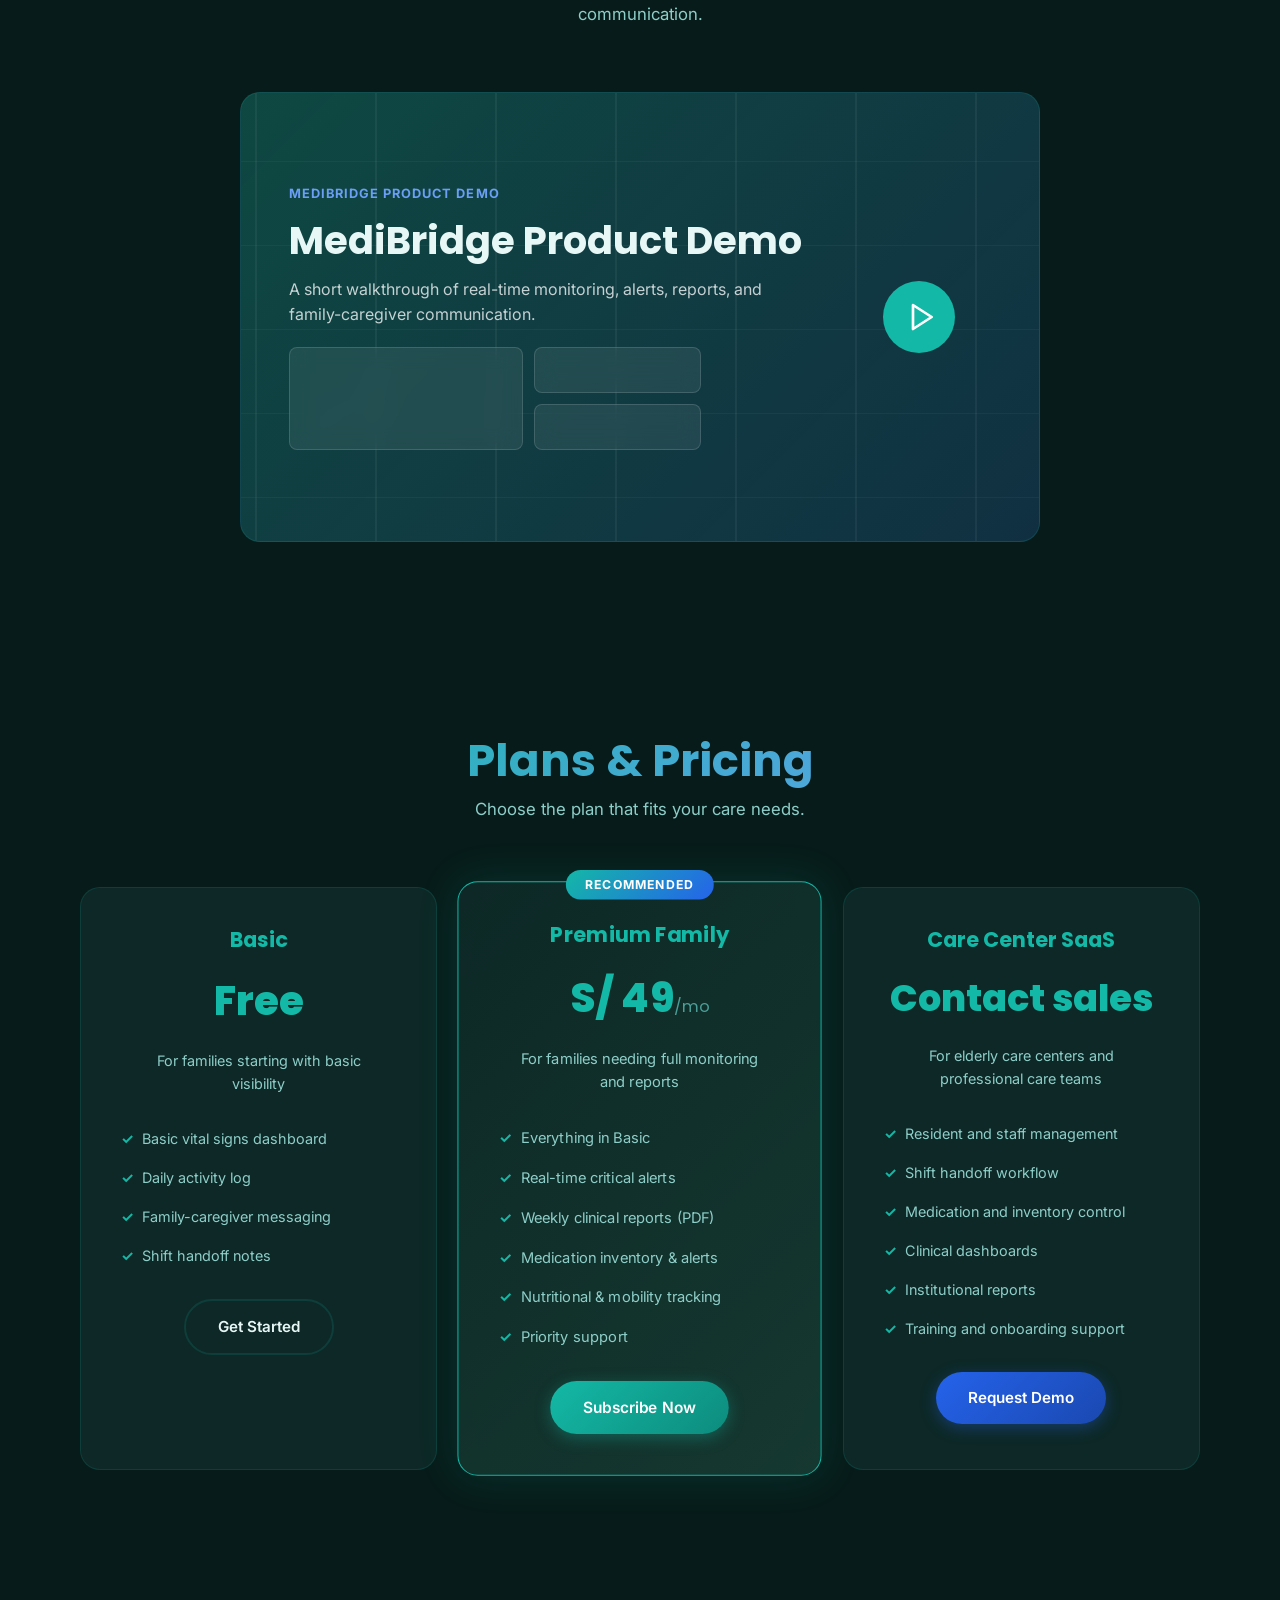
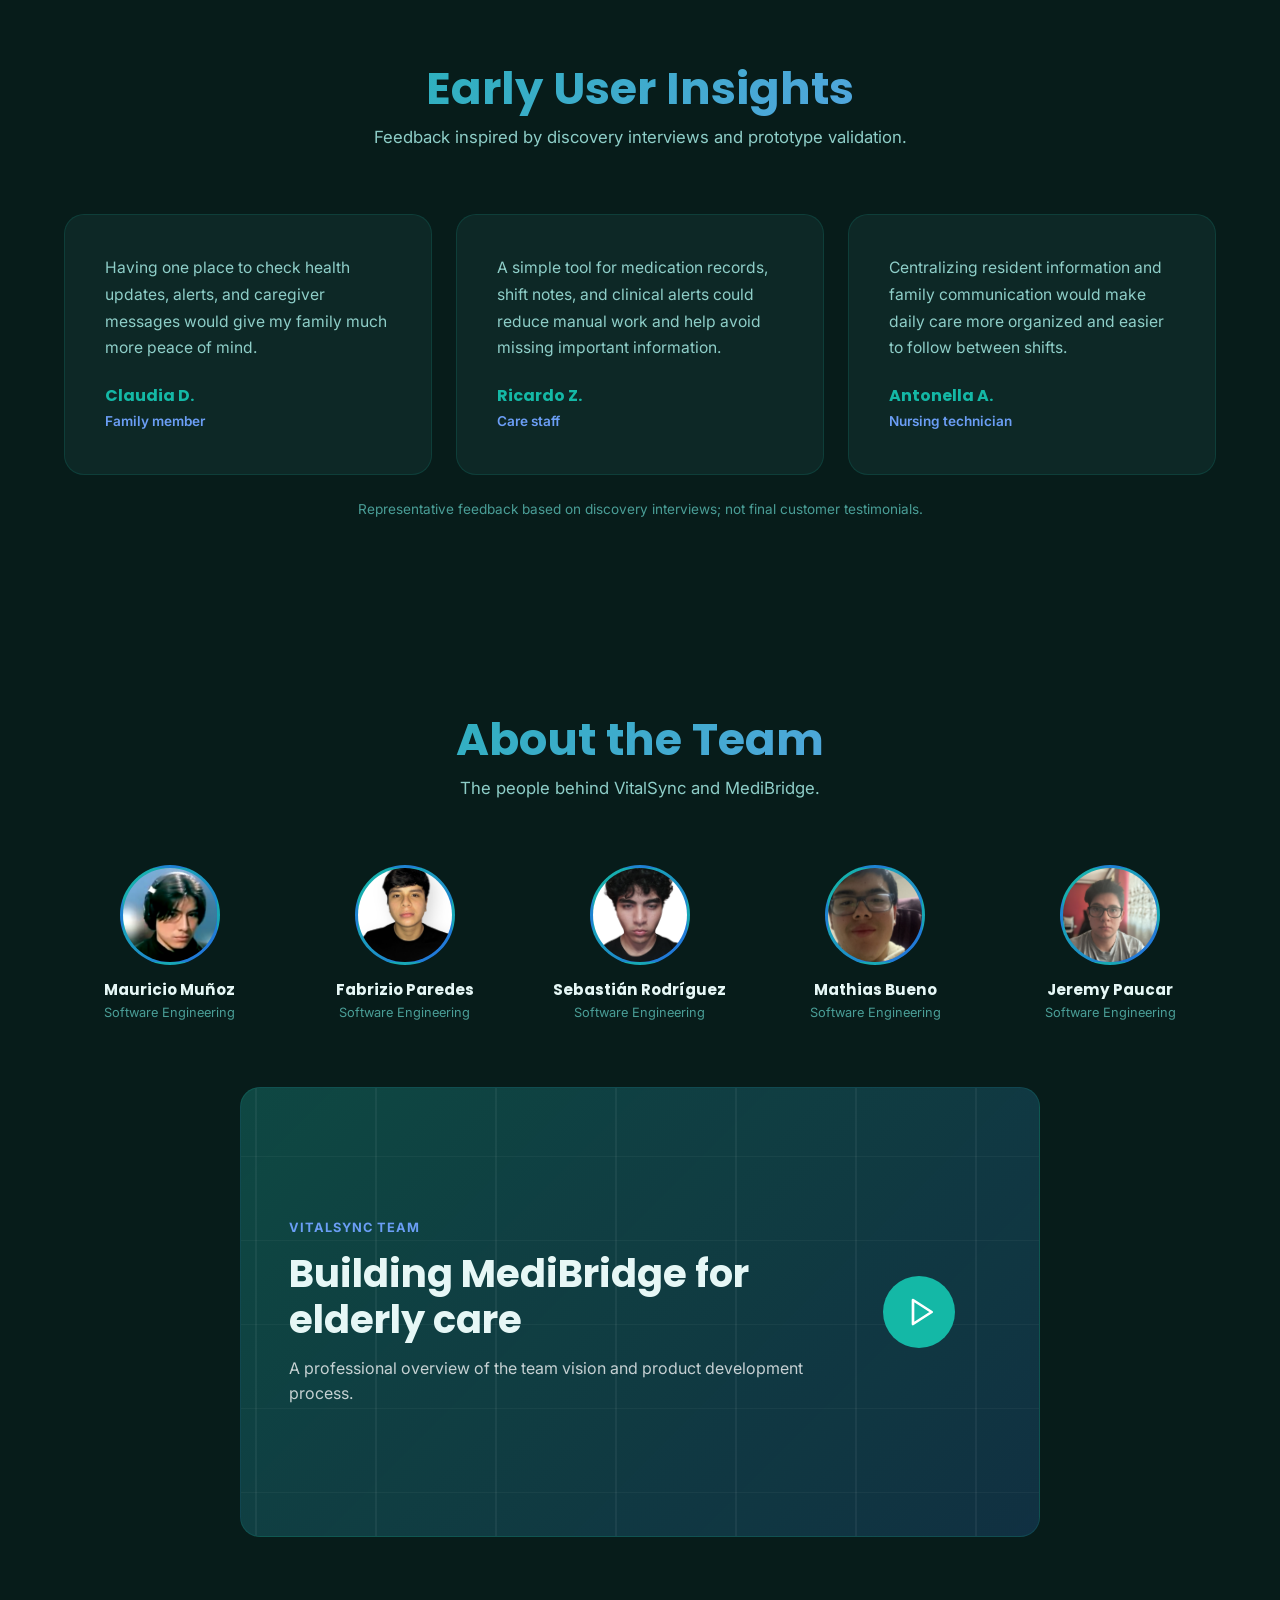
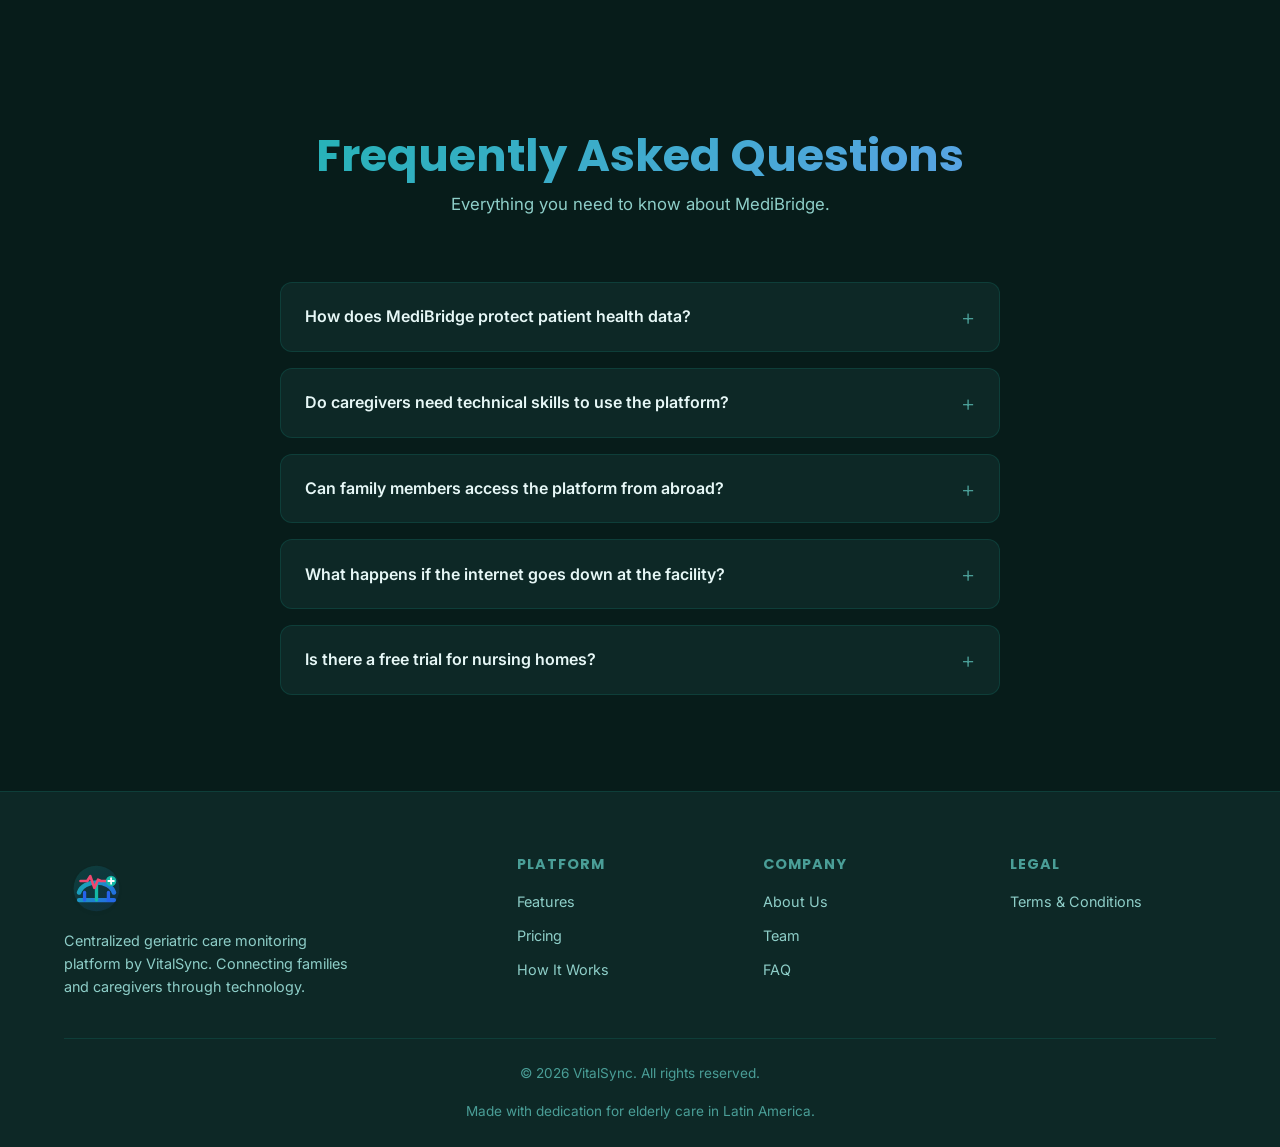
==== commit daf833d4: "feat:adding segments images" ====
--- a/index.html
+++ b/index.html
@@ -138,21 +138,27 @@
 
         <div class="profiles-grid fade-up">
           <div class="profile-card">
-            <div class="profile-icon" aria-hidden="true"><i data-lucide="users"></i></div>
-            <h3 data-section="profiles" data-value="familyTitle">Family Support Network</h3>
-            <p data-section="profiles" data-value="familyText">
-              Direct relatives who need real-time visibility into their loved one's health status, clinical alerts, and direct communication with caregivers - without depending on informal channels.
-            </p>
-            <a href="#subscription" class="btn btn-primary" data-section="profiles" data-value="familyCta">Start Monitoring</a>
+            <img class="profile-card-img" src="assets/img/segmento-familia.png" alt="Family checking health updates on tablet" />
+            <div class="profile-card-body">
+              <div class="profile-icon" aria-hidden="true"><i data-lucide="users"></i></div>
+              <h3 data-section="profiles" data-value="familyTitle">Family Support Network</h3>
+              <p data-section="profiles" data-value="familyText">
+                Direct relatives who need real-time visibility into their loved one's health status, clinical alerts, and direct communication with caregivers - without depending on informal channels.
+              </p>
+              <a href="#subscription" class="btn btn-primary" data-section="profiles" data-value="familyCta">Start Monitoring</a>
+            </div>
           </div>
 
           <div class="profile-card">
-            <div class="profile-icon" aria-hidden="true"><i data-lucide="stethoscope"></i></div>
-            <h3 data-section="profiles" data-value="caregiverTitle">Care Staff</h3>
-            <p data-section="profiles" data-value="caregiverText">
-              Nurses, technicians, and caregivers who need to centralize clinical records, medication updates, alerts, and information continuity between shifts.
-            </p>
-            <a href="#subscription" class="btn btn-accent" data-section="profiles" data-value="caregiverCta">Manage Care</a>
+            <img class="profile-card-img" src="assets/img/segmento-personal-cuidado.jpg" alt="Caregiver attending elderly patient" />
+            <div class="profile-card-body">
+              <div class="profile-icon" aria-hidden="true"><i data-lucide="stethoscope"></i></div>
+              <h3 data-section="profiles" data-value="caregiverTitle">Care Staff</h3>
+              <p data-section="profiles" data-value="caregiverText">
+                Nurses, technicians, and caregivers who need to centralize clinical records, medication updates, alerts, and information continuity between shifts.
+              </p>
+              <a href="#subscription" class="btn btn-accent" data-section="profiles" data-value="caregiverCta">Manage Care</a>
+            </div>
           </div>
         </div>
       </div>
--- a/style.css
+++ b/style.css
@@ -750,9 +750,37 @@
   background: var(--bg-surface);
   border: 1px solid var(--border);
   border-radius: var(--radius-lg);
+  overflow: hidden;
+  transition: all var(--transition);
+}
+
+.profile-card-img {
+  width: 100%;
+  height: 240px;
+  object-fit: cover;
+  object-position: center 30%;
+  display: block;
+  transition: transform 0.5s cubic-bezier(0.4, 0, 0.2, 1);
+}
+
+.profile-card:hover .profile-card-img {
+  transform: scale(1.06);
+}
+
+.profile-card-body {
   padding: var(--space-lg);
   text-align: center;
-  transition: all var(--transition);
+  position: relative;
+}
+
+.profile-card-body::before {
+  content: '';
+  position: absolute;
+  top: -32px;
+  left: 0;
+  right: 0;
+  height: 32px;
+  background: linear-gradient(to bottom, transparent, var(--bg-surface));
 }
 
 .profile-card:hover {
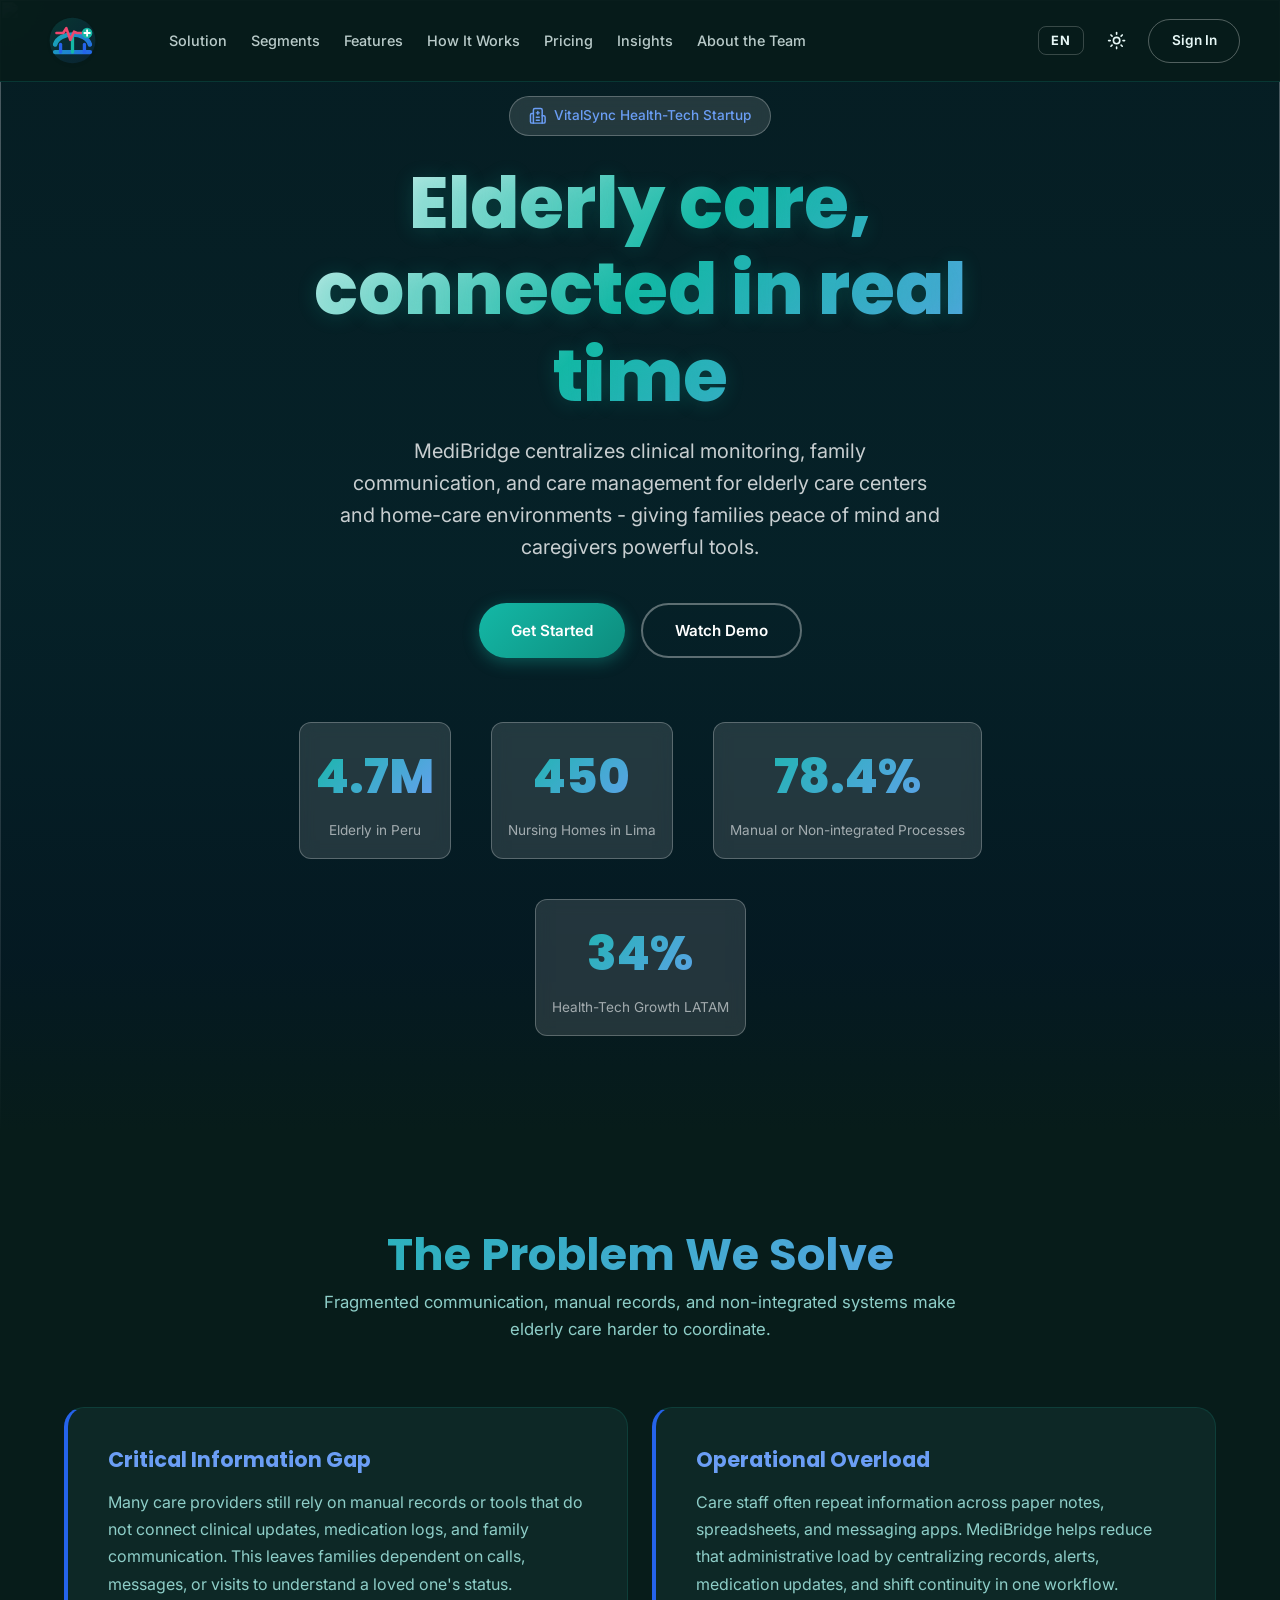
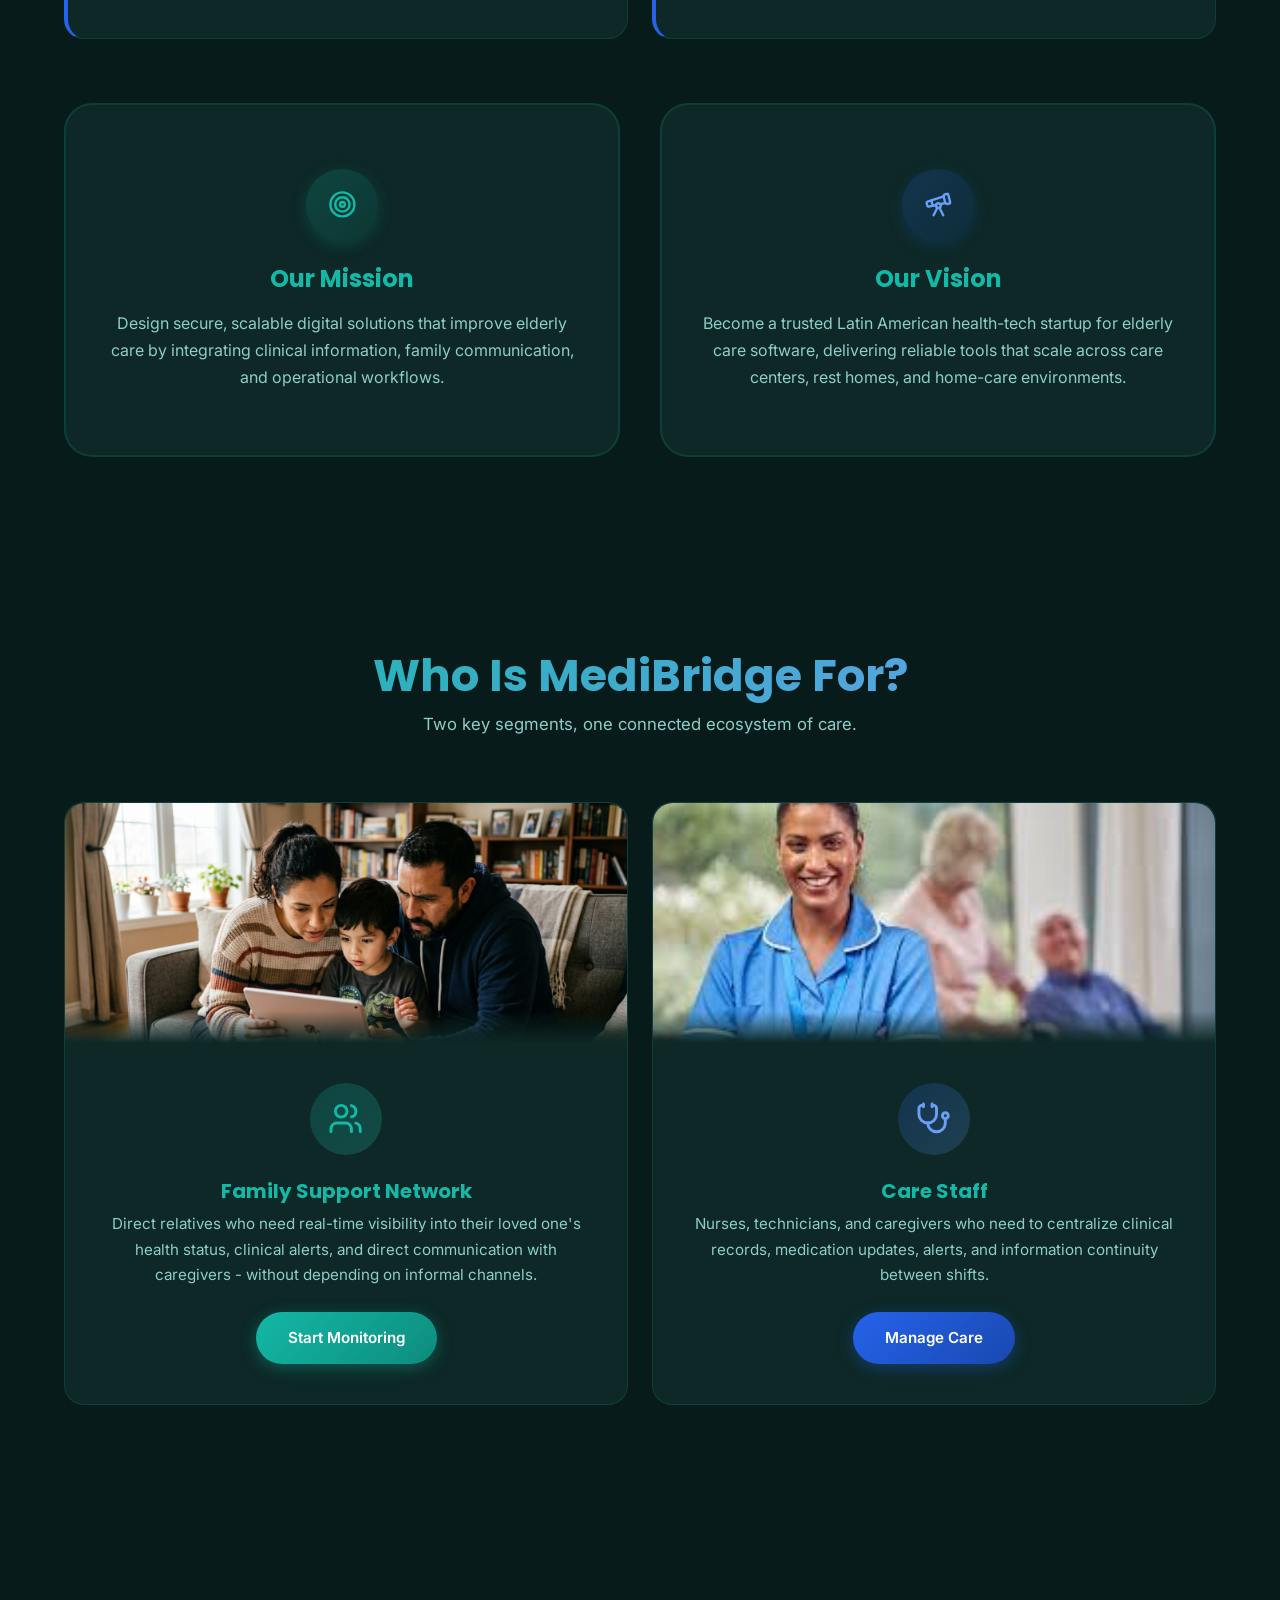
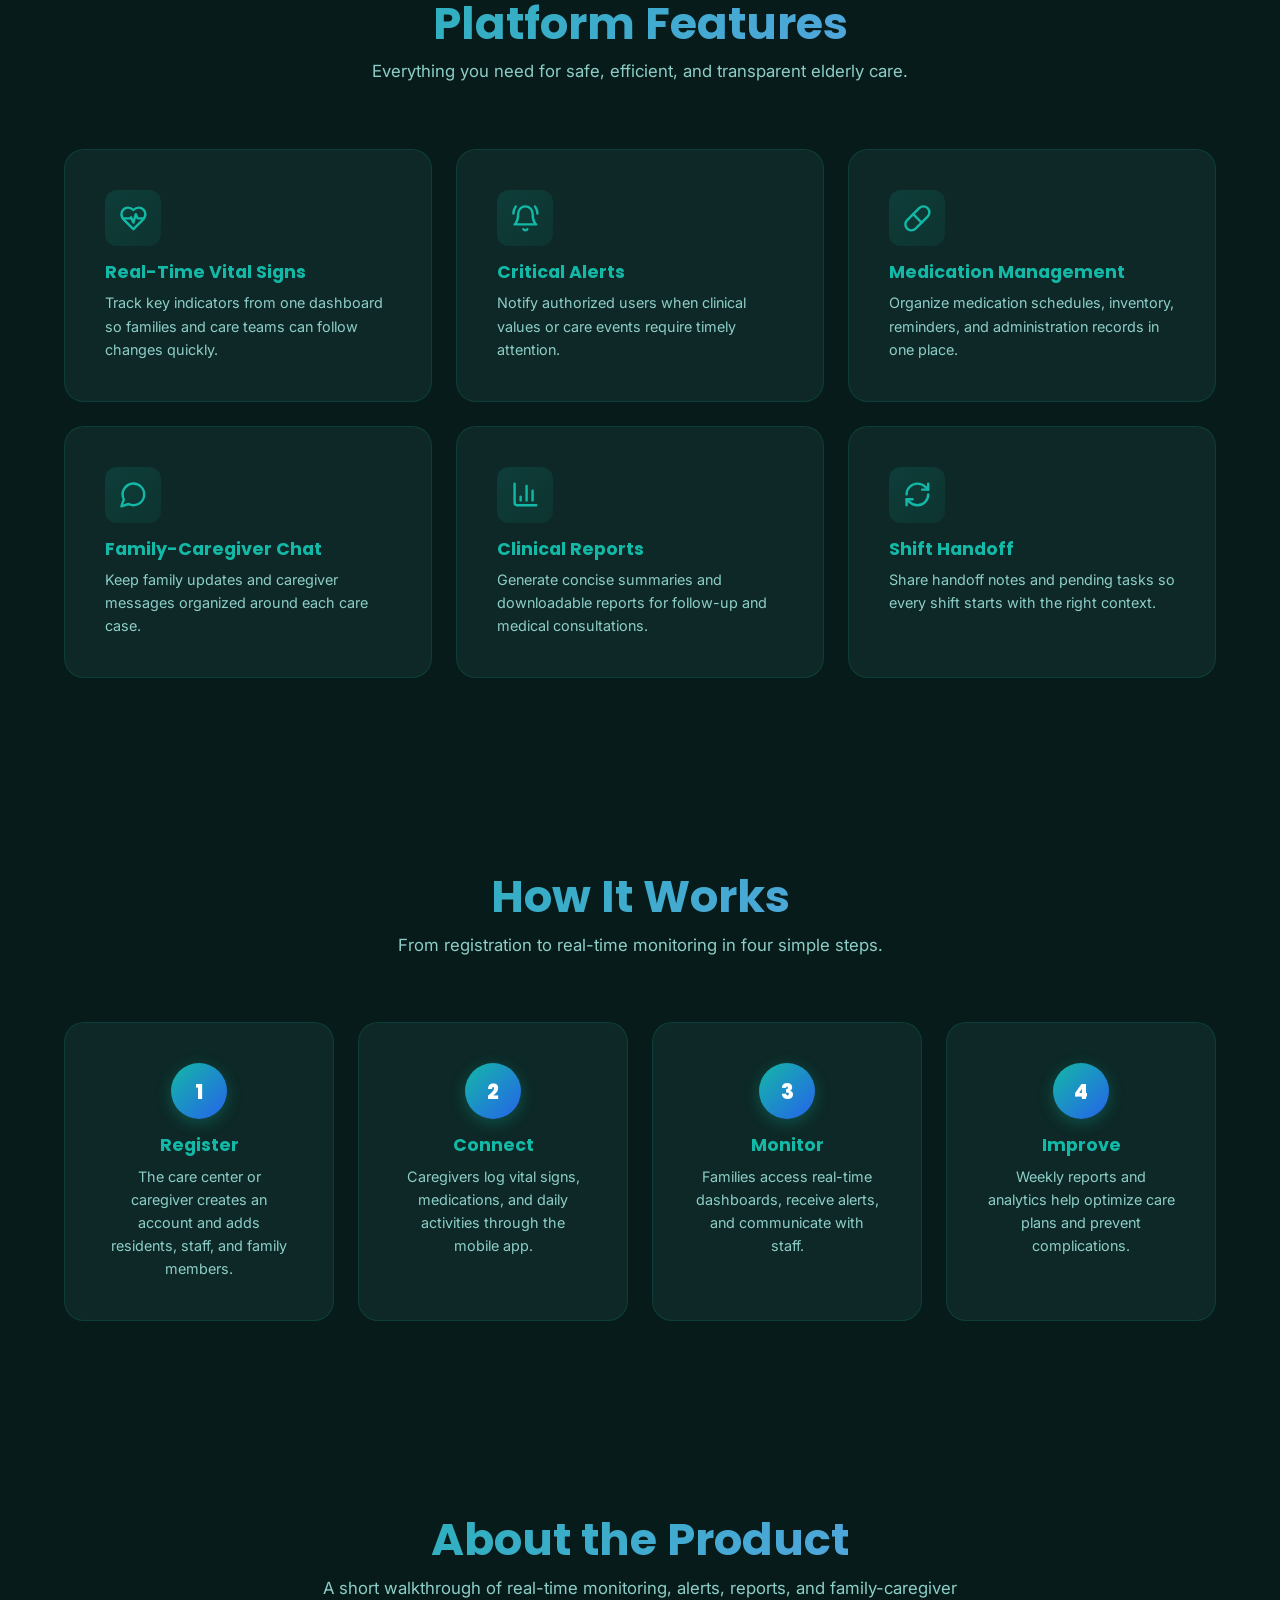
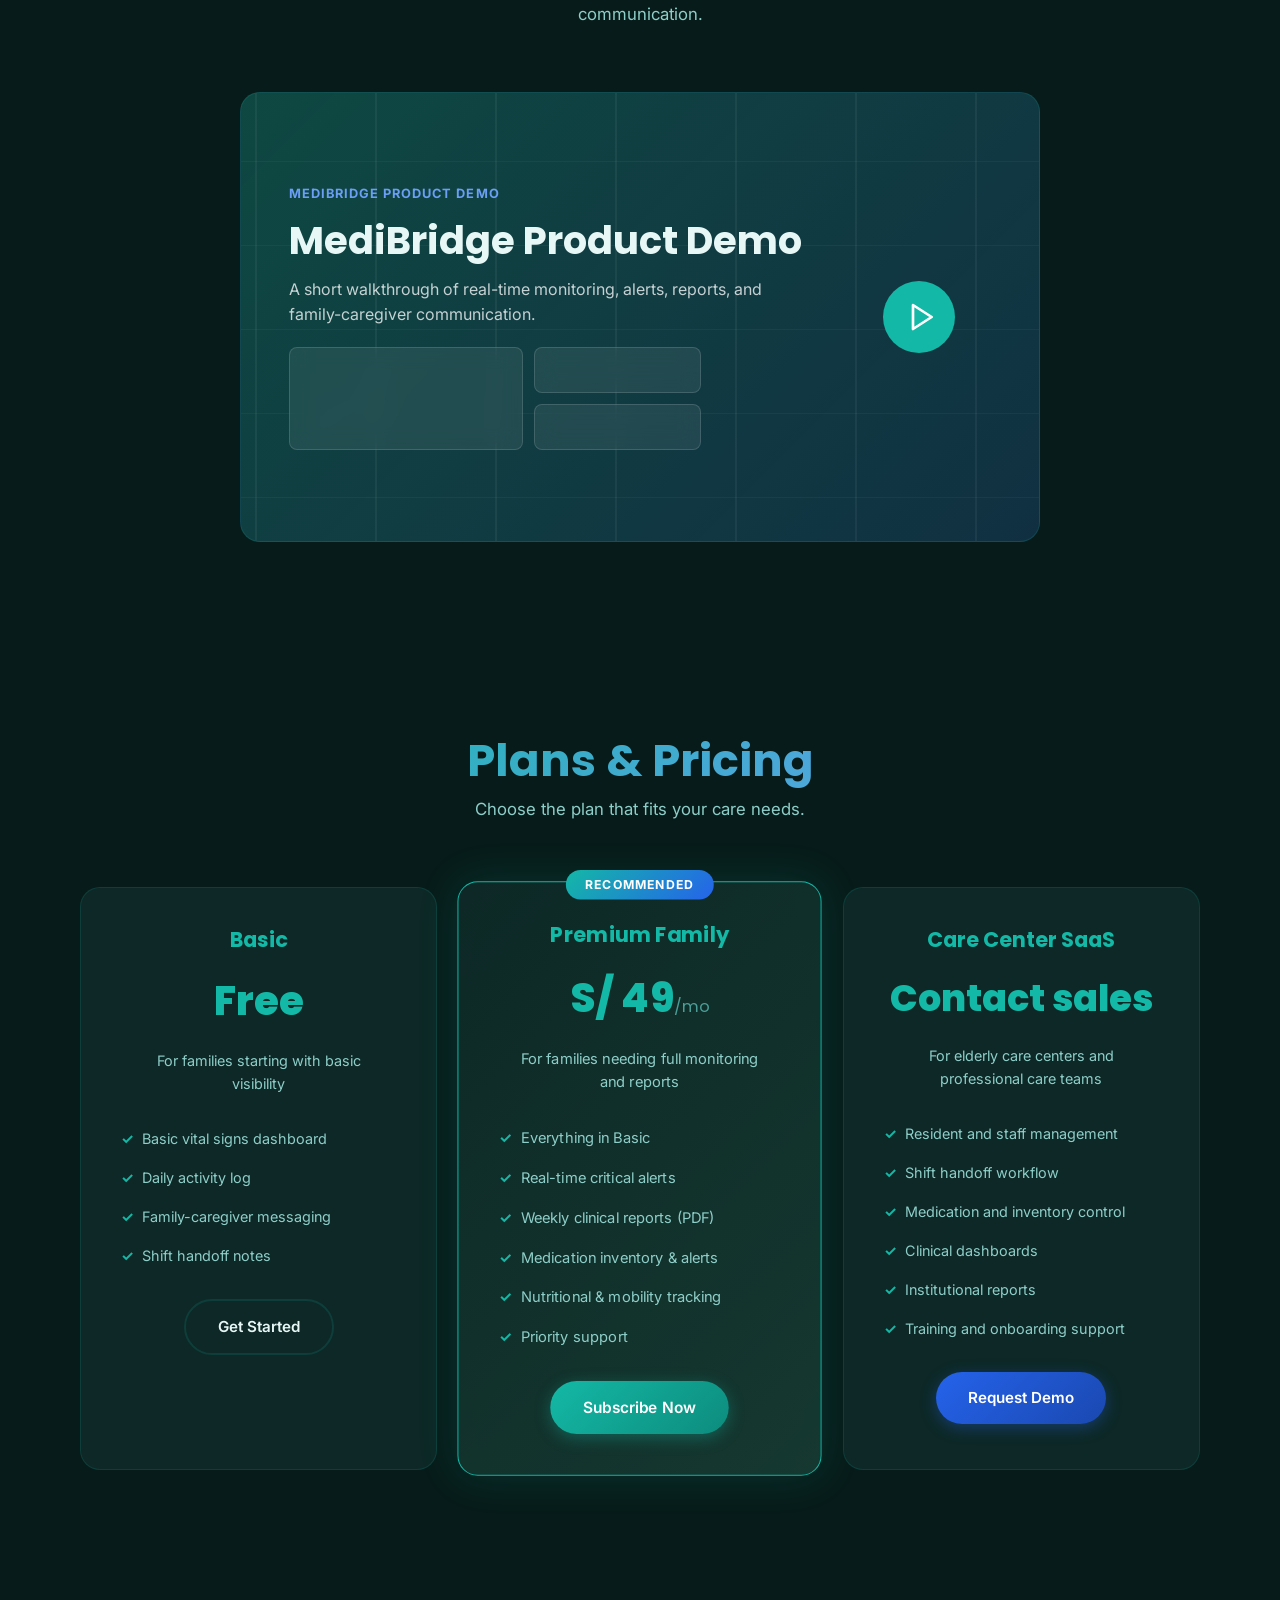
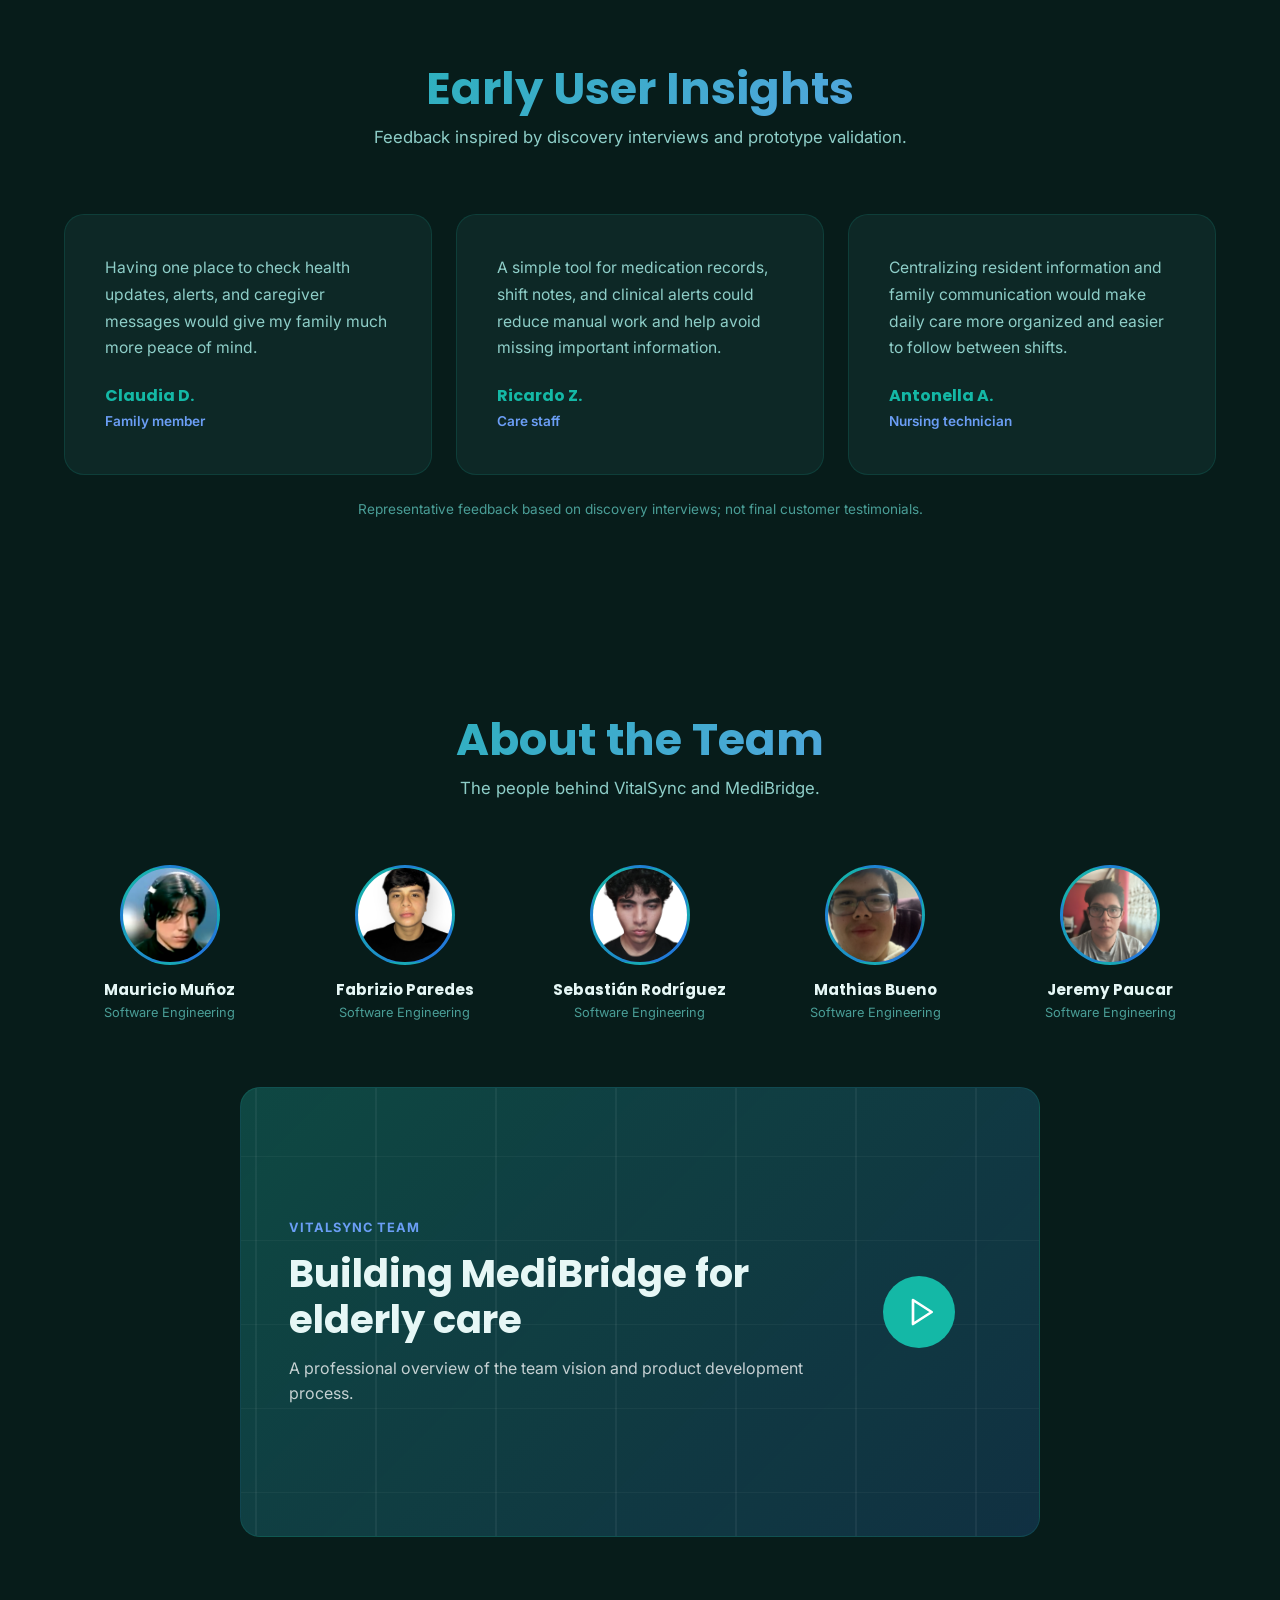
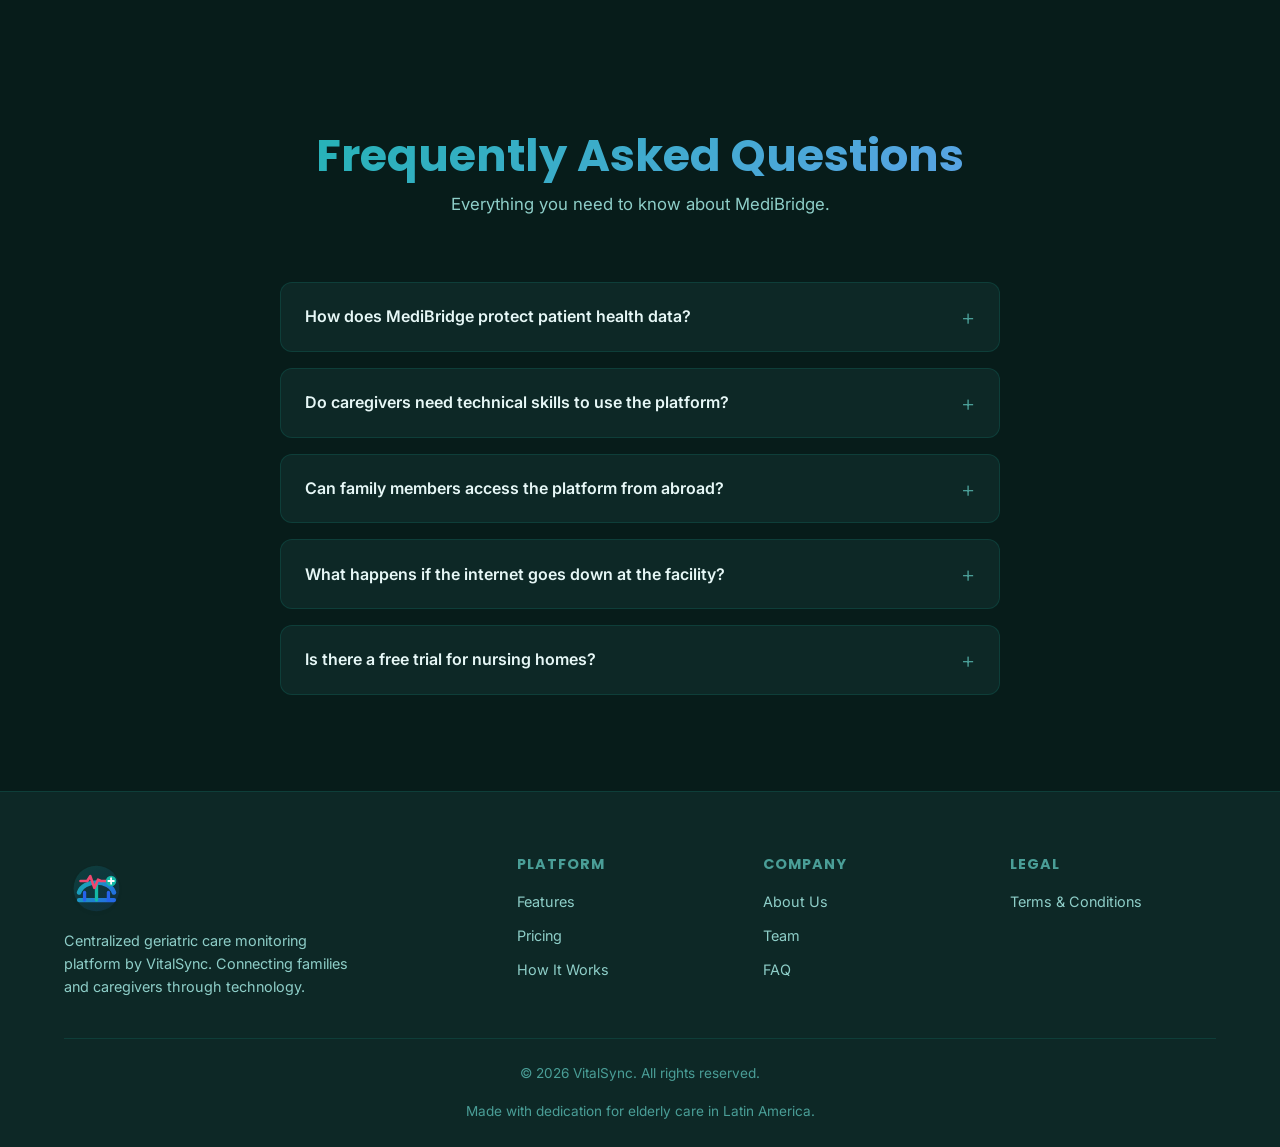
==== commit f90b3587: "fix:fixing minor image issues" ====
--- a/index.html
+++ b/index.html
@@ -138,7 +138,9 @@
 
         <div class="profiles-grid fade-up">
           <div class="profile-card">
-            <img class="profile-card-img" src="assets/img/segmento-familia.png" alt="Family checking health updates on tablet" />
+            <div class="profile-card-img-wrap">
+              <img class="profile-card-img" src="assets/img/segmento-familia.png" alt="Family checking health updates on tablet" />
+            </div>
             <div class="profile-card-body">
               <div class="profile-icon" aria-hidden="true"><i data-lucide="users"></i></div>
               <h3 data-section="profiles" data-value="familyTitle">Family Support Network</h3>
@@ -150,7 +152,9 @@
           </div>
 
           <div class="profile-card">
-            <img class="profile-card-img" src="assets/img/segmento-personal-cuidado.jpg" alt="Caregiver attending elderly patient" />
+            <div class="profile-card-img-wrap">
+              <img class="profile-card-img" src="assets/img/segmento-personal-cuidado.jpg" alt="Caregiver attending elderly patient" />
+            </div>
             <div class="profile-card-body">
               <div class="profile-icon" aria-hidden="true"><i data-lucide="stethoscope"></i></div>
               <h3 data-section="profiles" data-value="caregiverTitle">Care Staff</h3>
--- a/style.css
+++ b/style.css
@@ -750,8 +750,14 @@
   background: var(--bg-surface);
   border: 1px solid var(--border);
   border-radius: var(--radius-lg);
+  overflow: visible;
+  transition: all var(--transition);
+}
+
+.profile-card-img-wrap {
+  border-radius: var(--radius-lg) var(--radius-lg) 0 0;
   overflow: hidden;
-  transition: all var(--transition);
+  line-height: 0;
 }
 
 .profile-card-img {
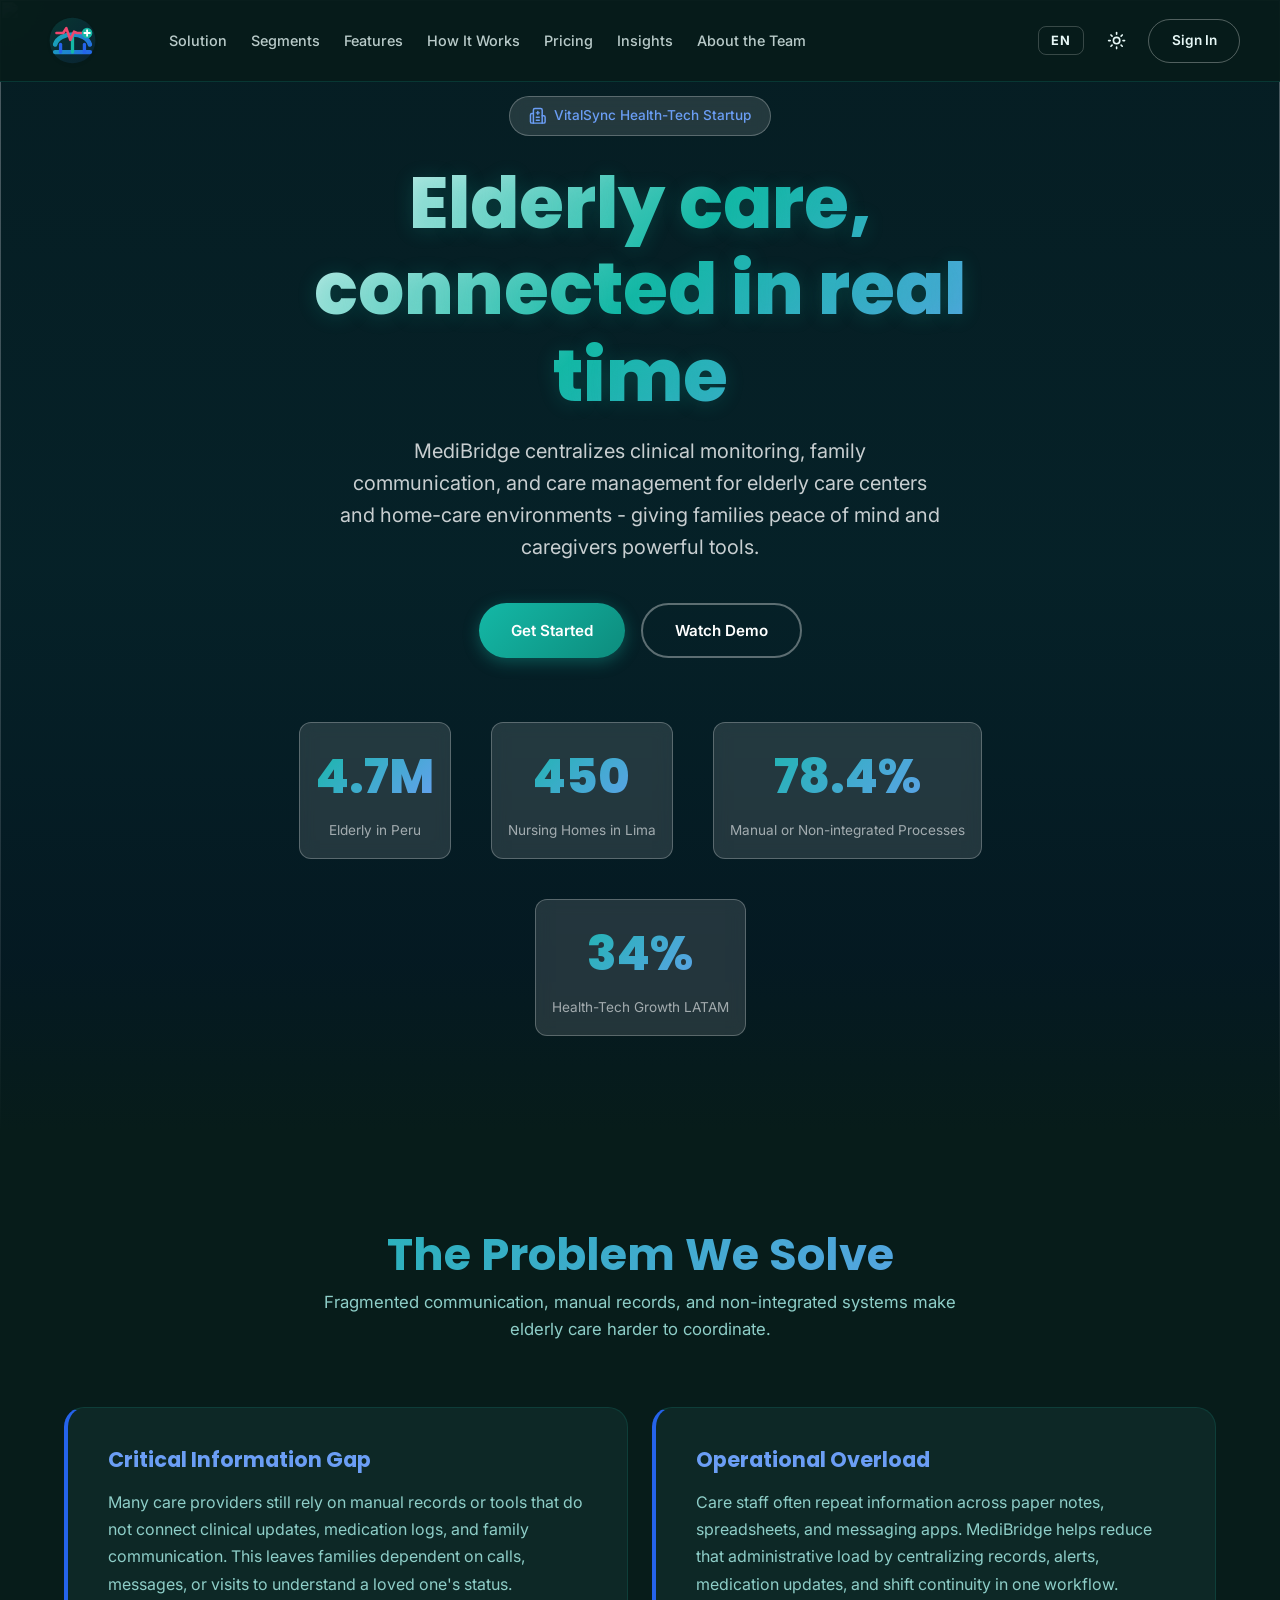
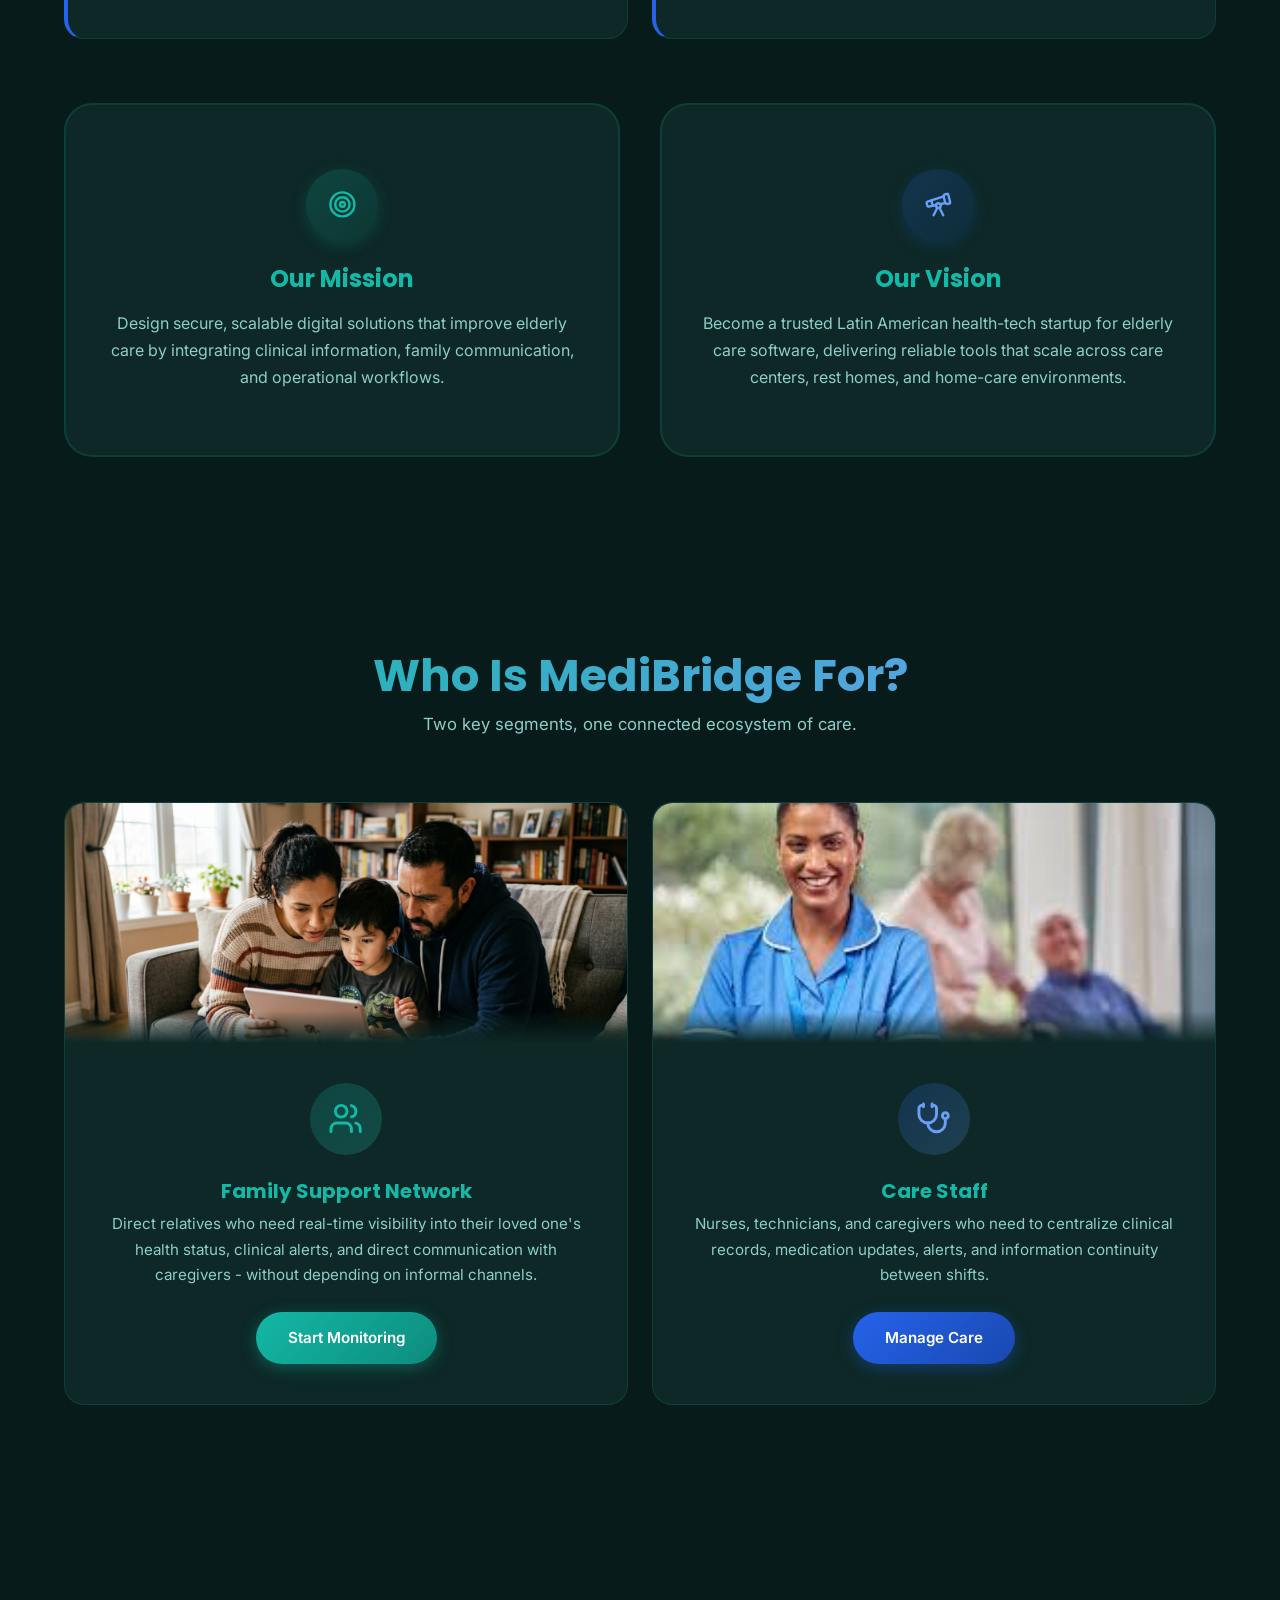
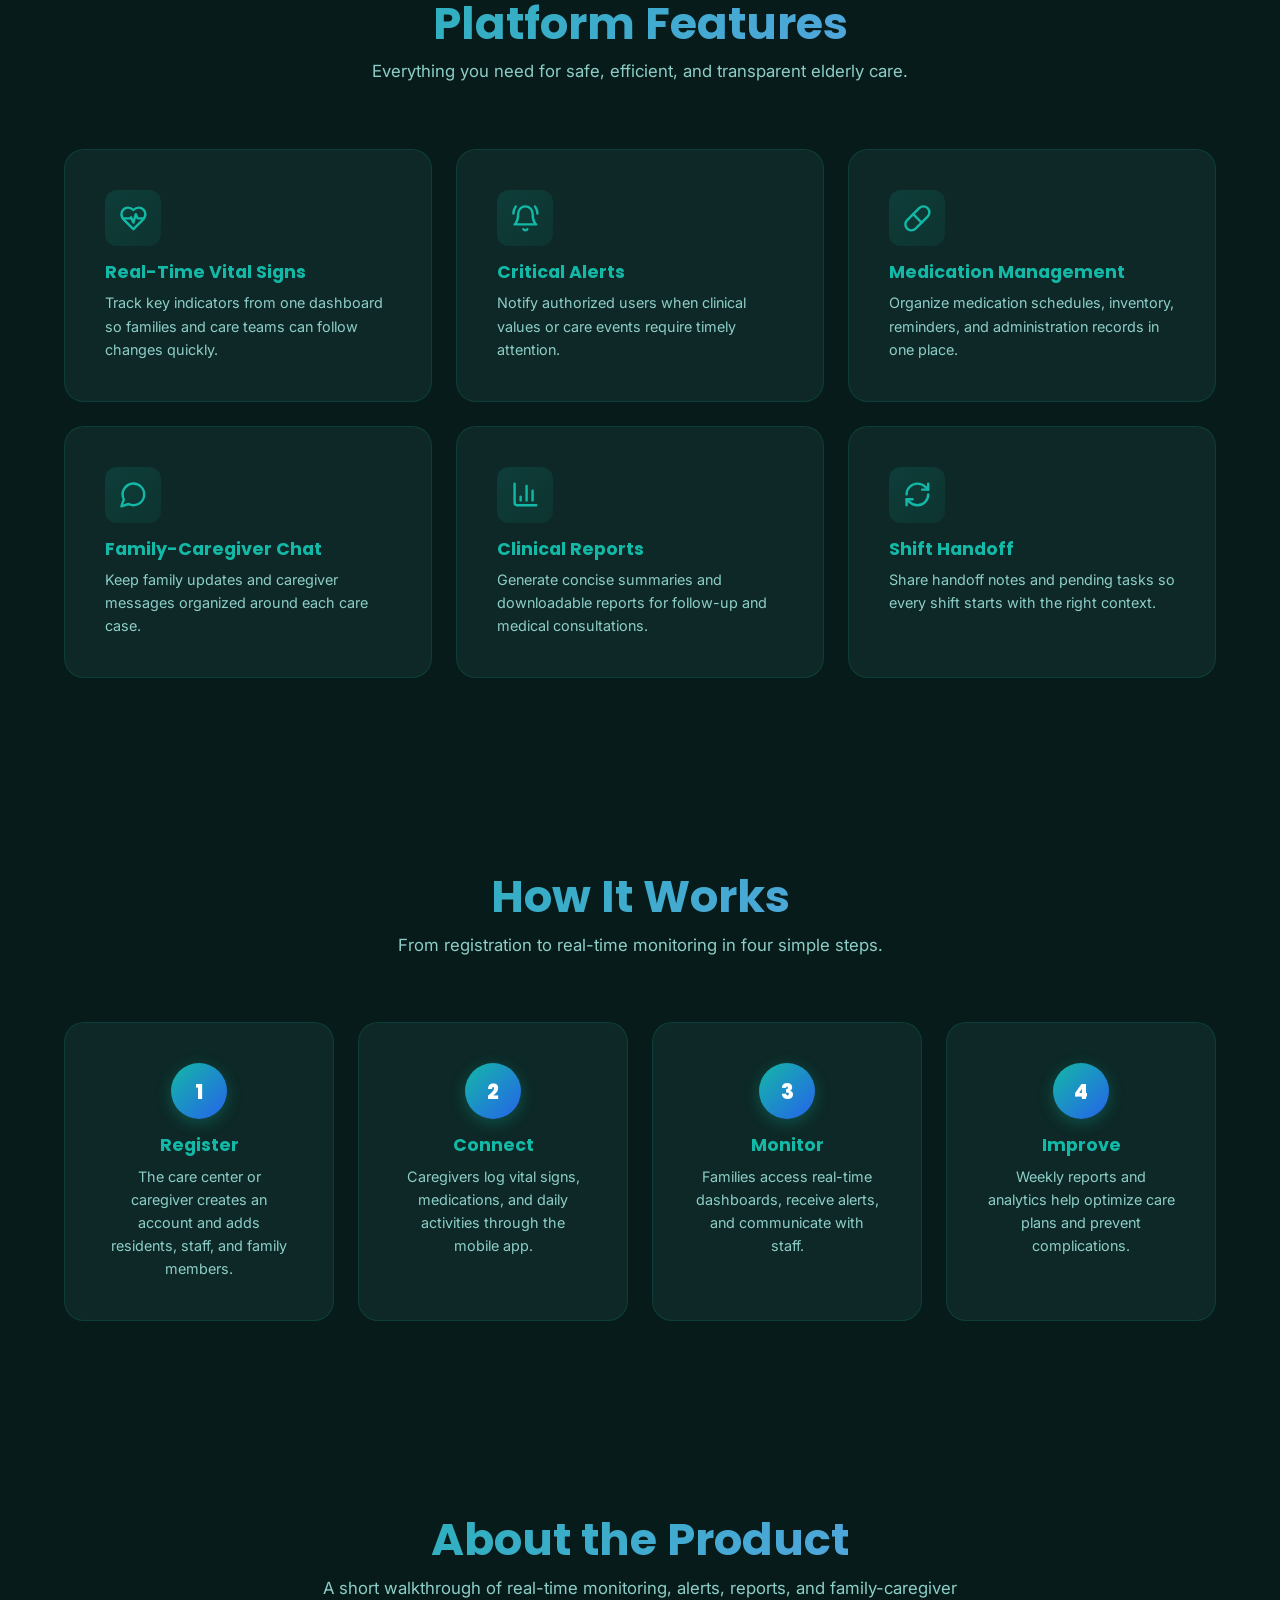
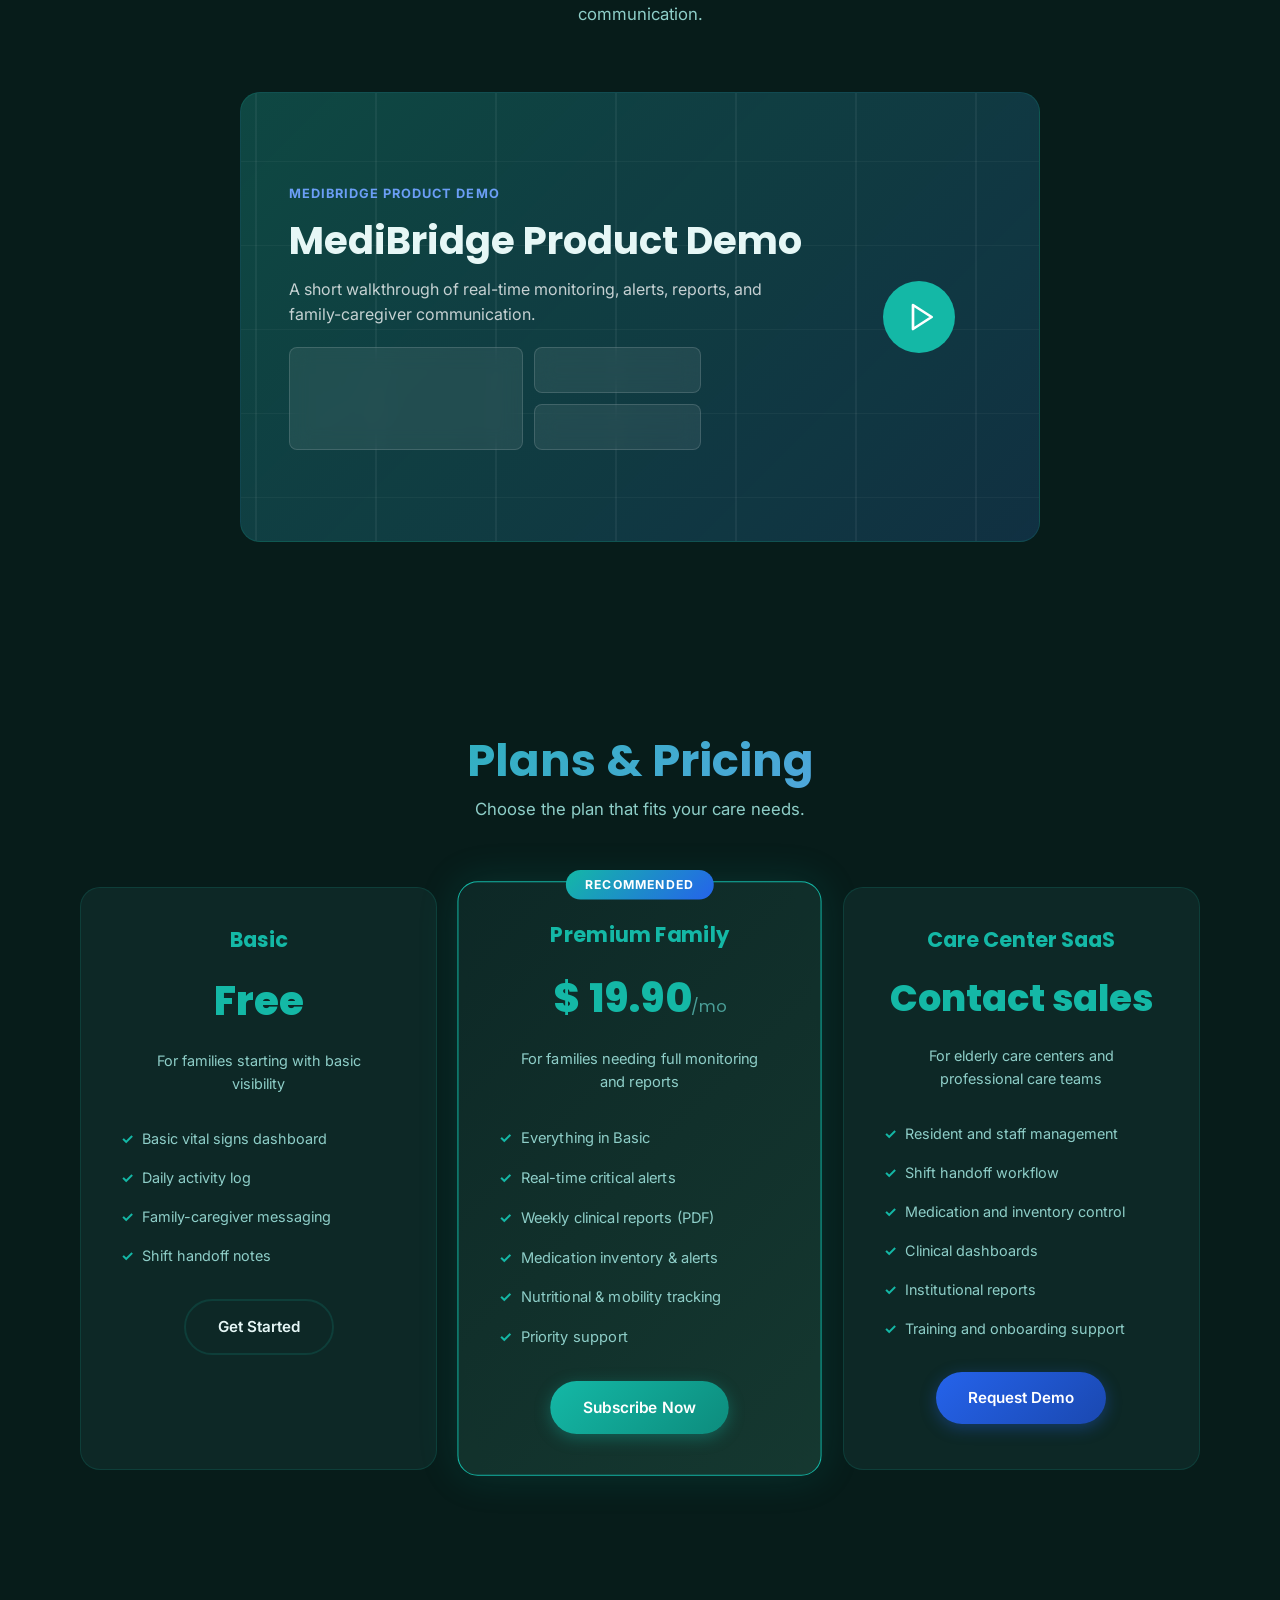
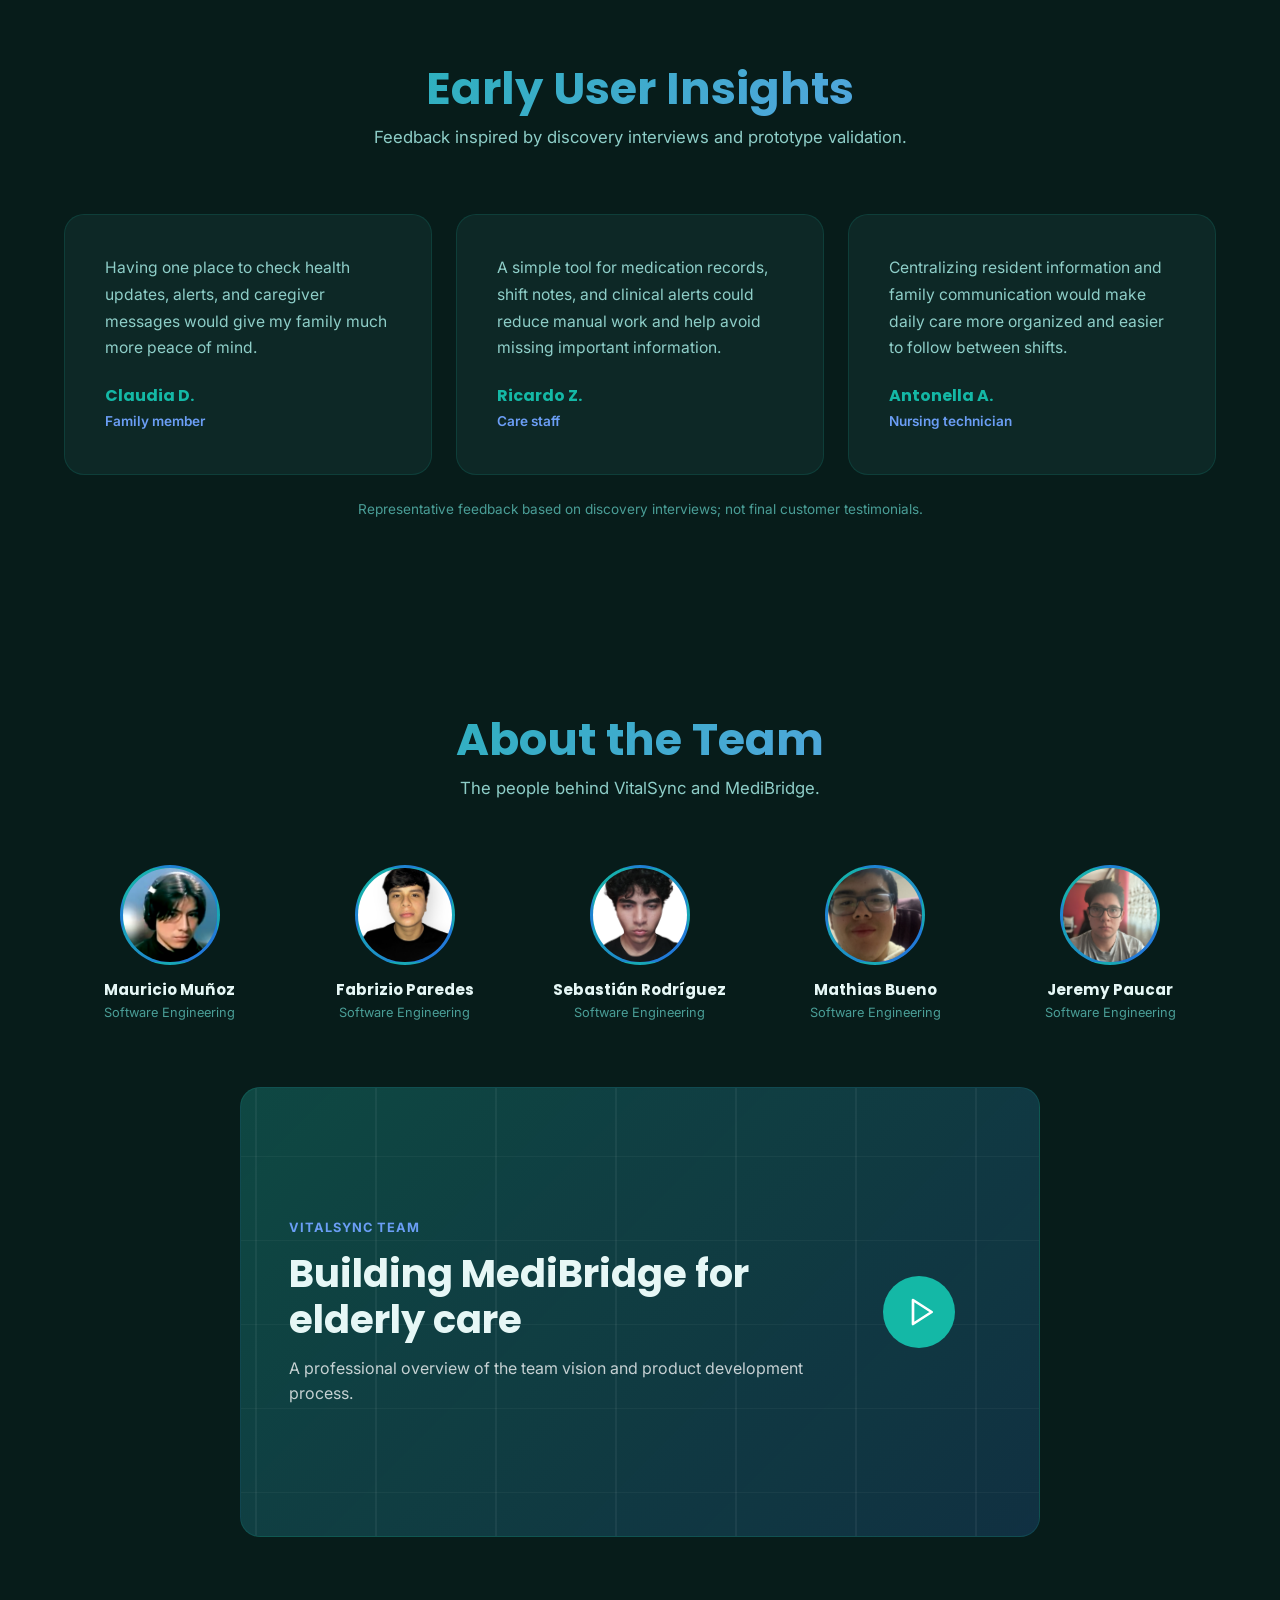
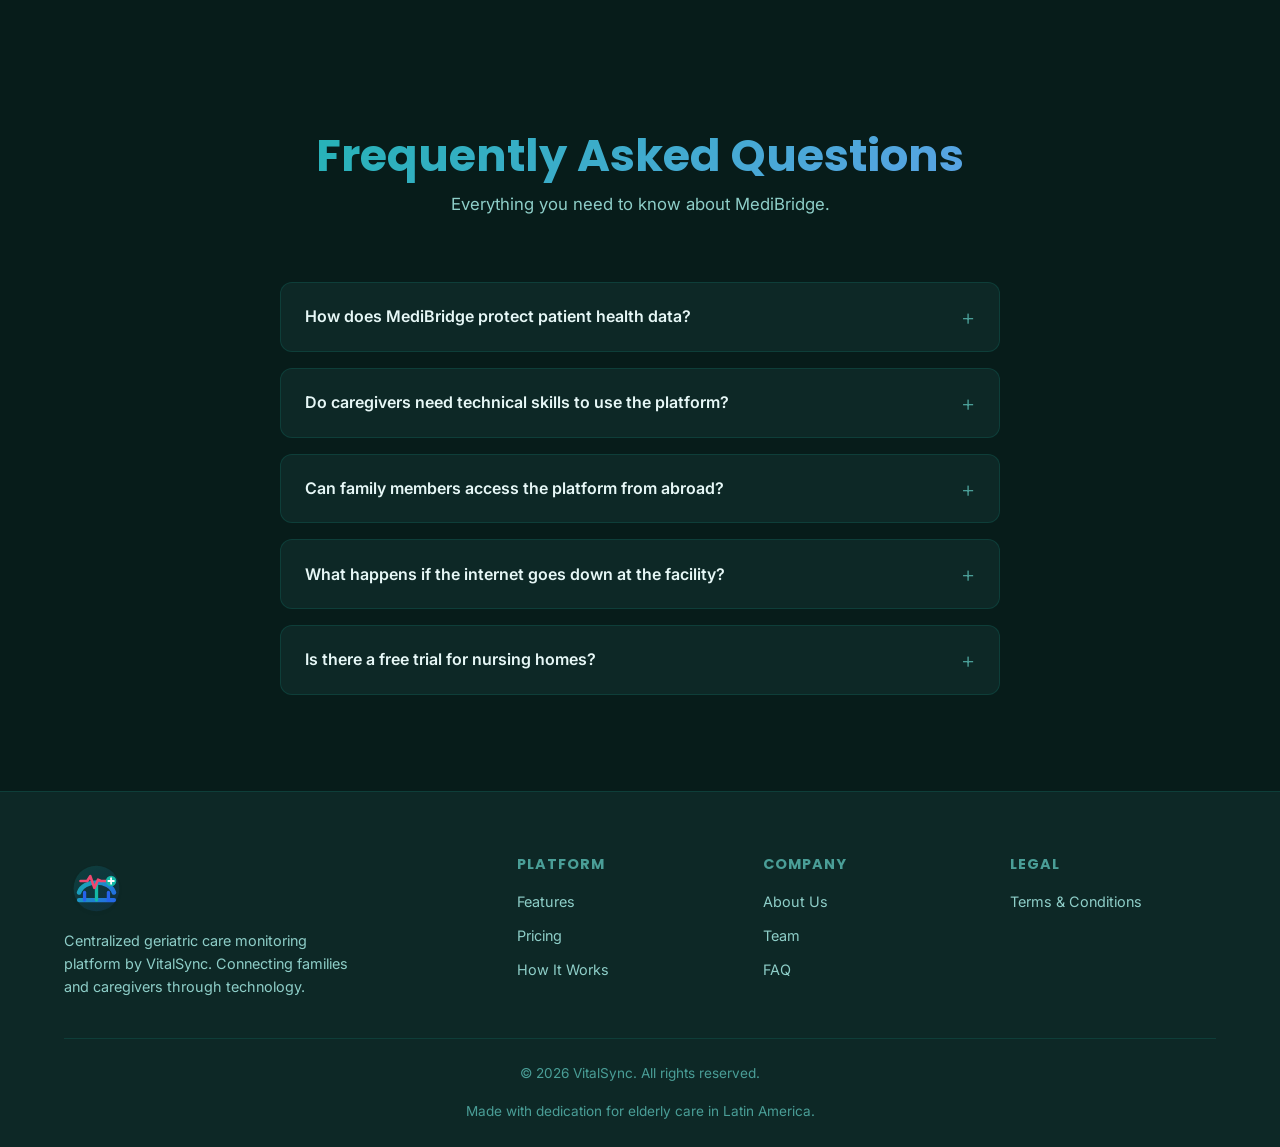
==== commit 2b25628d: "feat:changing subscription price" ====
--- a/index.html
+++ b/index.html
@@ -252,7 +252,7 @@
           A short walkthrough of real-time monitoring, alerts, reports, and family-caregiver communication.
         </p>
 
-        <div class="video-facade video-placeholder fade-up" id="productVideo" aria-label="MediBridge product demo placeholder">
+        <div class="video-facade video-placeholder fade-up" id="productVideo" data-video-id="IBKUVYhjeB0" aria-label="MediBridge product demo placeholder">
           <div class="video-placeholder-content">
             <span class="video-placeholder-kicker" data-section="product" data-value="demoKicker">MediBridge Product Demo</span>
             <h3 data-section="product" data-value="demoTitle">MediBridge Product Demo</h3>
@@ -293,7 +293,7 @@
           <div class="pricing-card featured">
             <div class="pricing-badge" data-section="subscription" data-value="premiumBadge">Recommended</div>
             <h3 data-section="subscription" data-value="premiumTitle">Premium Family</h3>
-            <div class="pricing-price">S/ 49<span data-section="subscription" data-value="premiumPeriod">/mo</span></div>
+            <div class="pricing-price">$ 19.90<span data-section="subscription" data-value="premiumPeriod">/mo</span></div>
             <p class="pricing-target" data-section="subscription" data-value="premiumTarget">For families needing full monitoring and reports</p>
             <ul class="pricing-features">
               <li data-section="subscription" data-value="premiumF1">Everything in Basic</li>
@@ -398,7 +398,7 @@
           </div>
         </div>
 
-        <div class="video-facade video-placeholder team-placeholder fade-up" id="teamVideo" aria-label="VitalSync team placeholder">
+        <div class="video-facade video-placeholder team-placeholder fade-up" id="teamVideo" data-video-id="-NDxauwPaHw" aria-label="VitalSync team placeholder">
           <div class="video-placeholder-content">
             <span class="video-placeholder-kicker" data-section="team" data-value="videoKicker">VitalSync Team</span>
             <h3 data-section="team" data-value="videoTitle">Building MediBridge for elderly care</h3>
